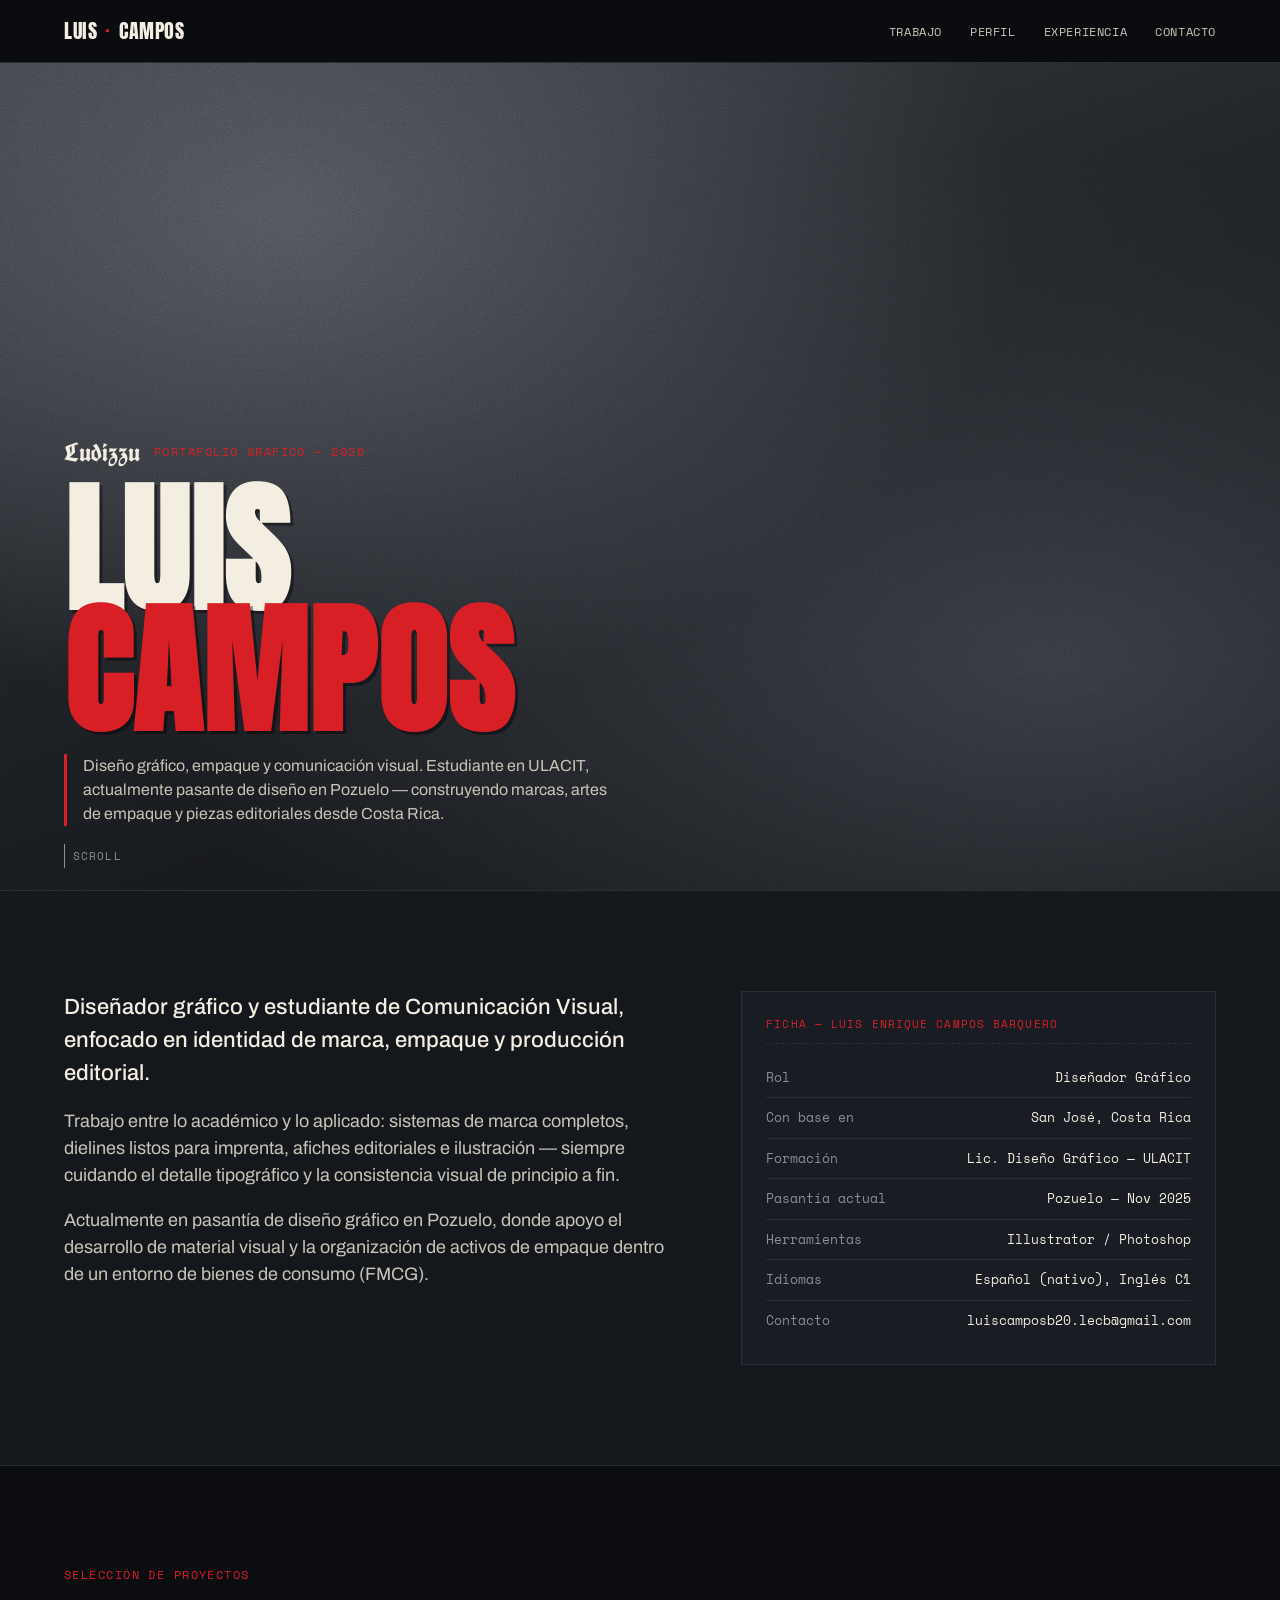
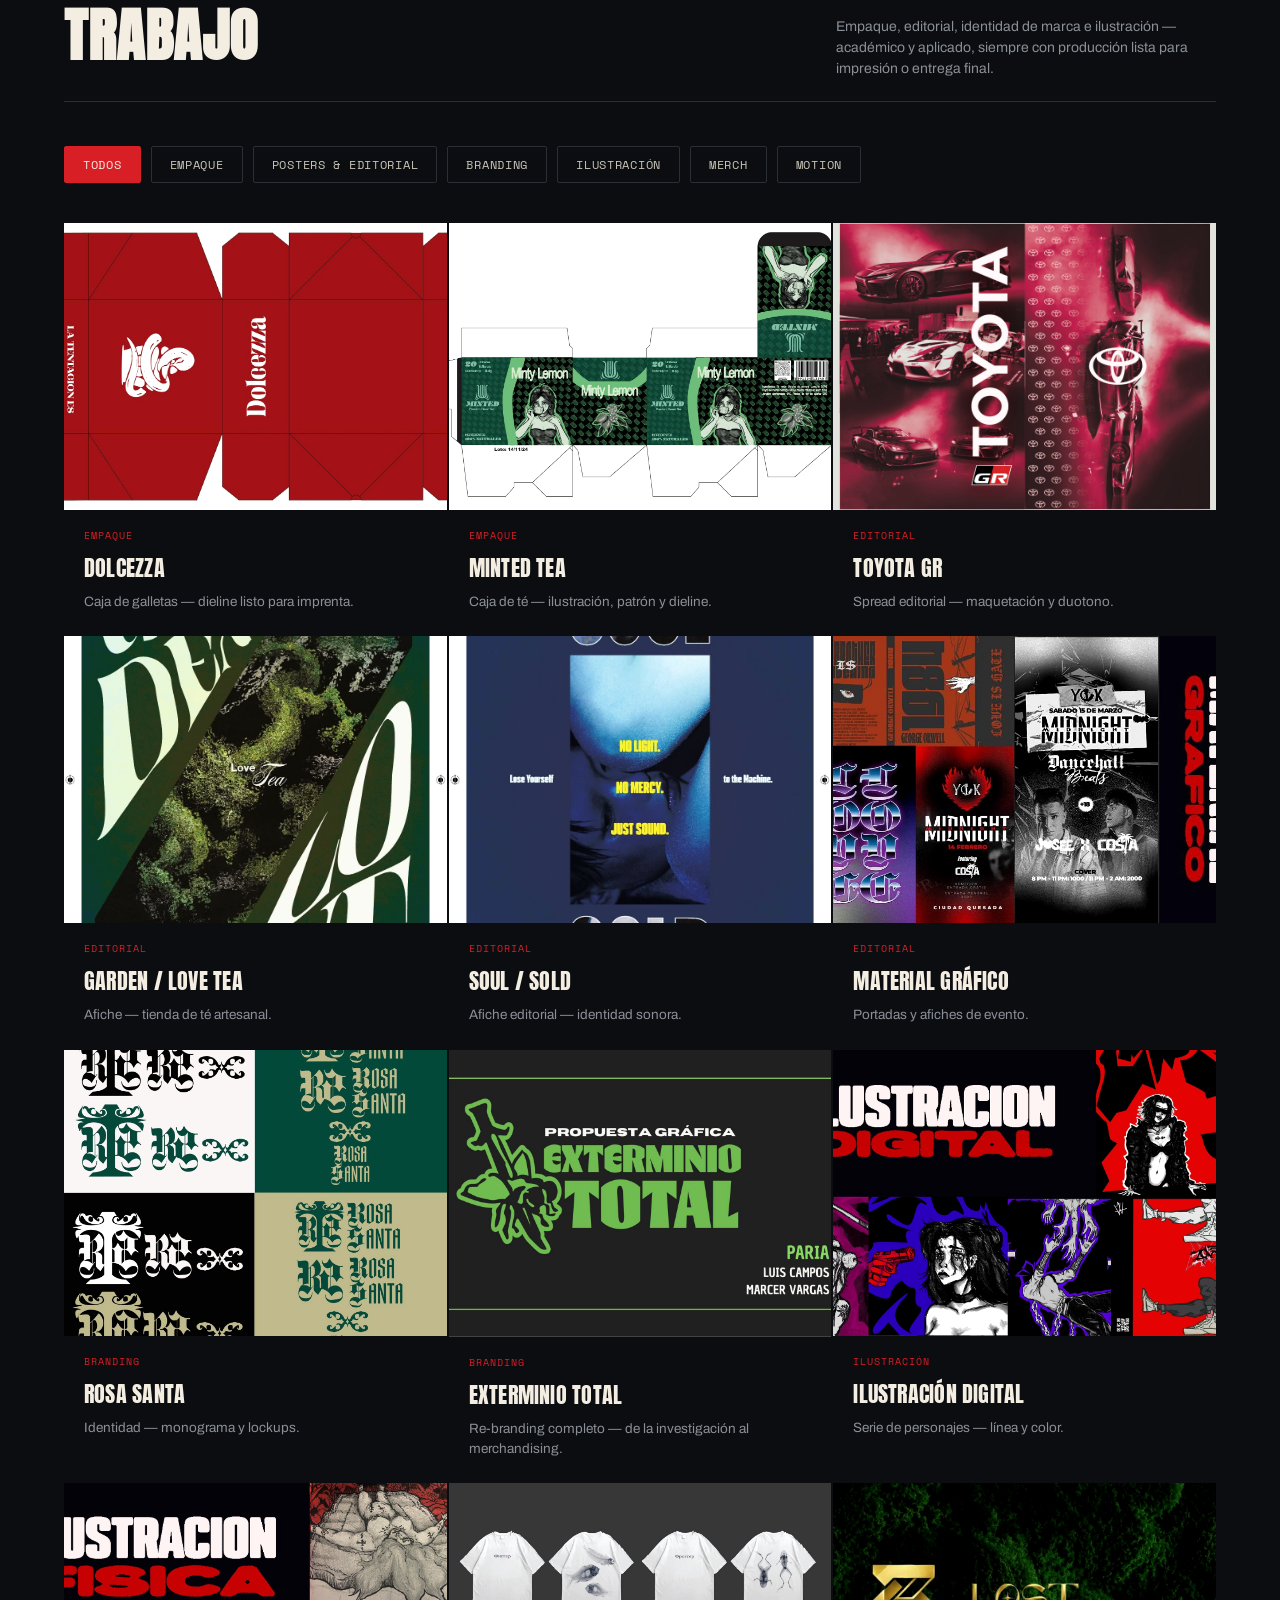
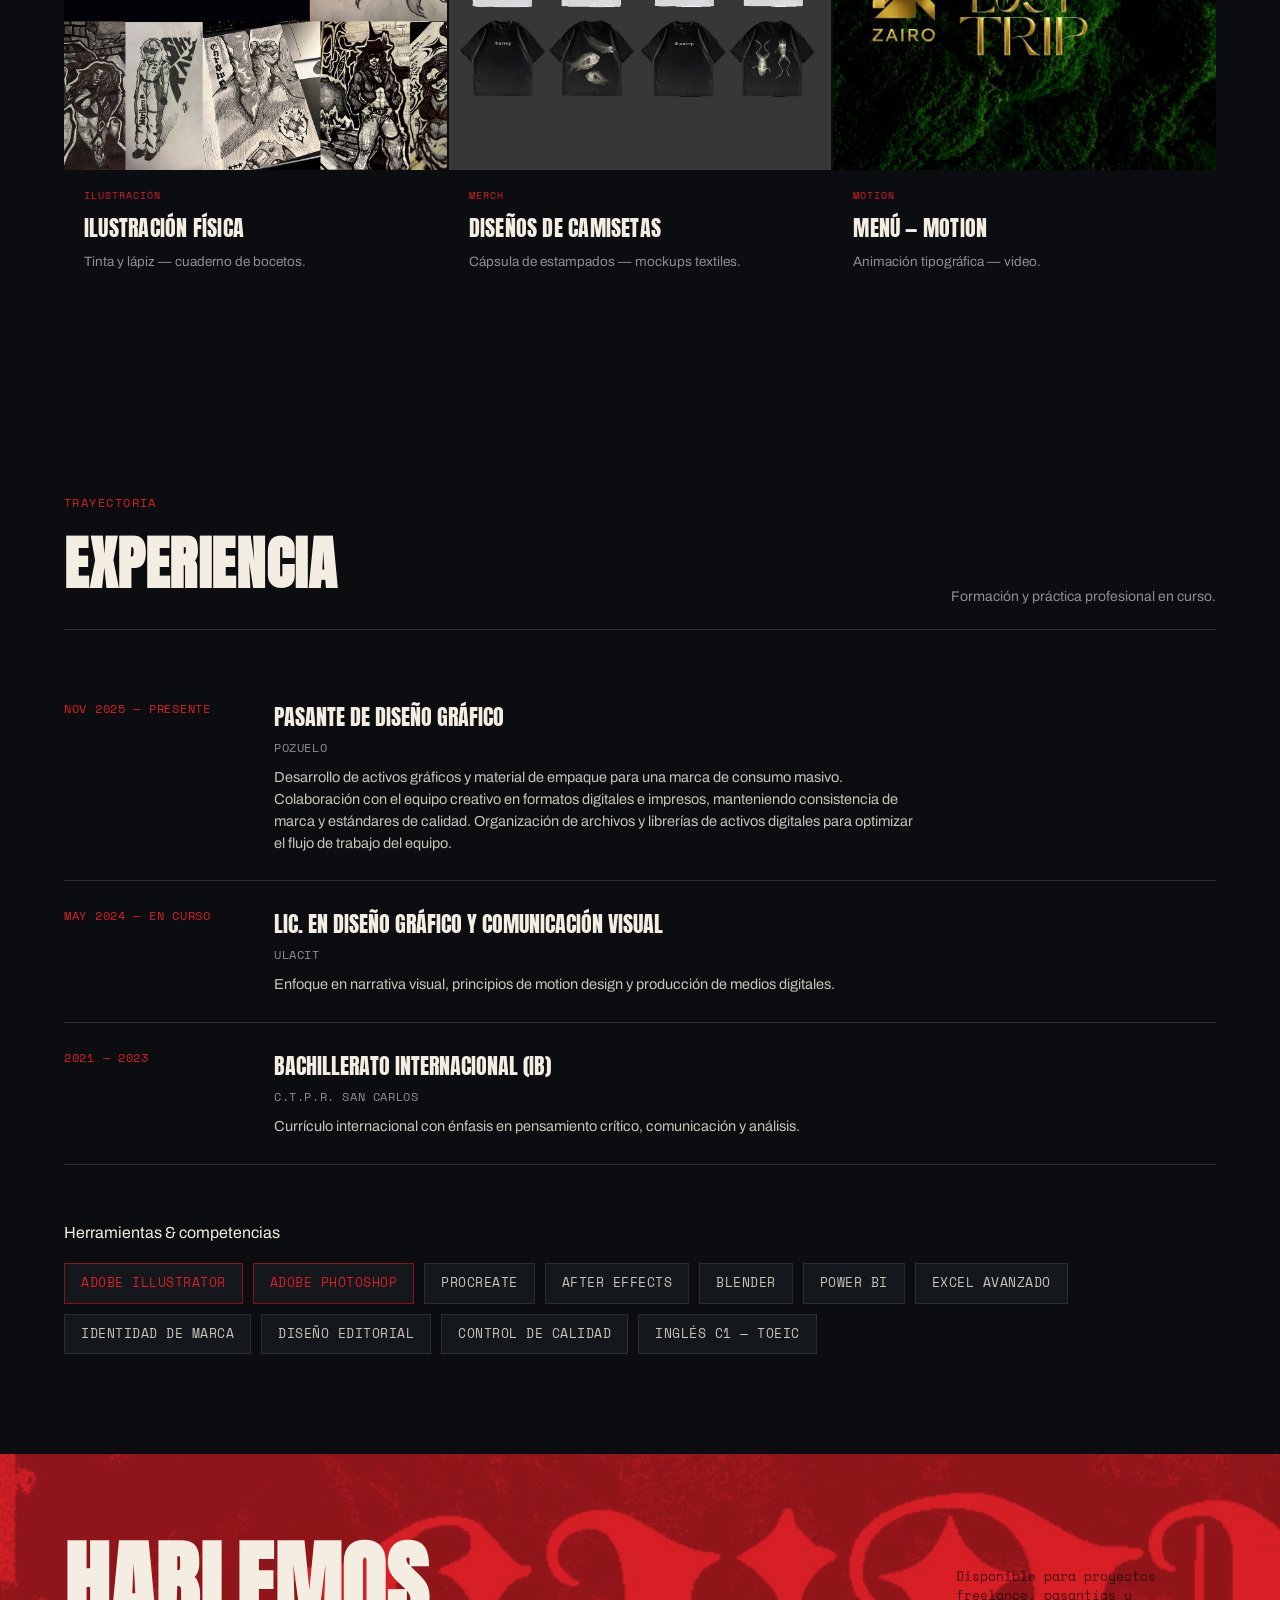
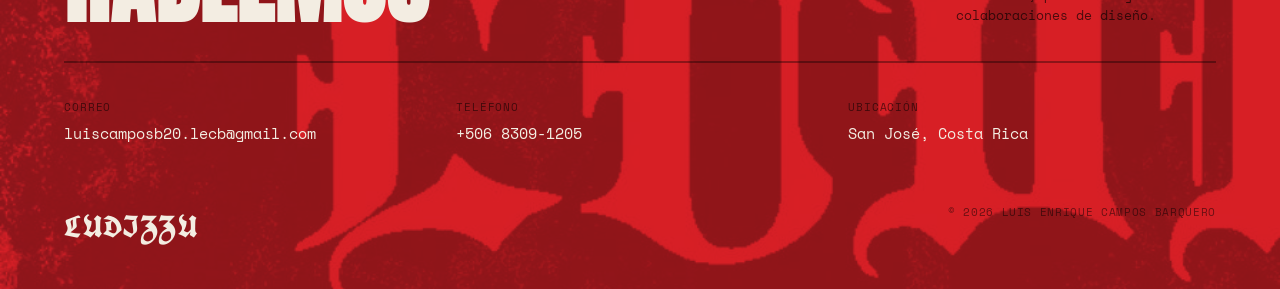
==== index.html @ 228c909e "Add files via upload" ====
<!DOCTYPE html>
<html lang="es">
<head>
<meta charset="UTF-8">
<meta name="viewport" content="width=device-width, initial-scale=1.0">
<title>Luis Campos — Portafolio Gráfico</title>
<meta name="description" content="Portafolio de diseño gráfico y comunicación visual de Luis Enrique Campos Barquero.">
<link rel="preconnect" href="https://fonts.googleapis.com">
<link rel="preconnect" href="https://fonts.gstatic.com" crossorigin>
<link href="https://fonts.googleapis.com/css2?family=Anton&family=Archivo:ital,wght@0,400;0,500;0,600;0,700;1,400&family=Space+Mono:wght@400;700&family=UnifrakturCook:wght@700&display=swap" rel="stylesheet">
<style>
  :root{
    --bg:#0b0d10;
    --bg-panel:#14171c;
    --bg-panel-2:#191c22;
    --ink:#f3ede2;
    --ink-dim:#c9c4b8;
    --red:#d81f26;
    --red-deep:#8f1116;
    --muted:#8b8f97;
    --line:#2a2e35;
    --olive:#b7b189;
    --green:#1f6b4a;
  }
  *{box-sizing:border-box; margin:0; padding:0;}
  html{scroll-behavior:smooth;}
  body{
    background:var(--bg);
    color:var(--ink);
    font-family:'Archivo', sans-serif;
    line-height:1.5;
    overflow-x:hidden;
  }
  ::selection{ background:var(--red); color:var(--ink); }

  .display{ font-family:'Anton', sans-serif; text-transform:uppercase; letter-spacing:0.01em; }
  .gothic{ font-family:'UnifrakturCook', serif; font-weight:700; }
  .mono{ font-family:'Space Mono', monospace; }

  a{ color:inherit; }

  img{ display:block; max-width:100%; }

  .noise{
    position:fixed; inset:0; pointer-events:none; z-index:2;
    opacity:0.05; mix-blend-mode:overlay;
    background-image:url("data:image/svg+xml,%3Csvg xmlns='http://www.w3.org/2000/svg' width='120' height='120'%3E%3Cfilter id='n'%3E%3CfeTurbulence type='fractalNoise' baseFrequency='0.9' numOctaves='2' stitchTiles='stitch'/%3E%3C/filter%3E%3Crect width='100%25' height='100%25' filter='url(%23n)'/%3E%3C/svg%3E");
  }

  /* ---------- NAV ---------- */
  header{
    position:sticky; top:0; z-index:50;
    display:flex; align-items:center; justify-content:space-between;
    padding:16px 5vw;
    background:rgba(11,13,16,0.88);
    backdrop-filter:blur(6px);
    border-bottom:1px solid var(--line);
  }
  .brandmark{
    display:flex; align-items:baseline; gap:8px;
    font-family:'Anton', sans-serif; font-size:20px; letter-spacing:0.03em;
  }
  .brandmark span{ color:var(--red); }
  nav ul{
    list-style:none; display:flex; gap:28px;
  }
  nav a{
    text-decoration:none; font-family:'Space Mono', monospace; font-size:12px;
    letter-spacing:0.05em; text-transform:uppercase; color:var(--ink-dim);
    position:relative; padding-bottom:4px;
    transition:color .2s ease;
  }
  nav a:hover{ color:var(--ink); }
  nav a::after{
    content:''; position:absolute; left:0; bottom:0; width:0; height:2px;
    background:var(--red); transition:width .25s ease;
  }
  nav a:hover::after{ width:100%; }
  .nav-toggle{ display:none; }

  /* ---------- HERO ---------- */
  .hero{
    position:relative;
    min-height:92vh;
    display:flex; align-items:flex-end;
    overflow:hidden;
    border-bottom:1px solid var(--line);
  }
  .hero::before{
    content:'';
    position:absolute; inset:0;
    background:
      radial-gradient(ellipse at 22% 18%, #4d5057 0%, transparent 52%),
      radial-gradient(ellipse at 82% 72%, #34373d 0%, transparent 60%),
      linear-gradient(160deg, #34373c 0%, #1b1d21 48%, #0b0d10 100%);
  }
  .hero::after{
    content:'';
    position:absolute; inset:0;
    opacity:0.5; mix-blend-mode:overlay;
    background-image:url("data:image/svg+xml,%3Csvg xmlns='http://www.w3.org/2000/svg' width='180' height='180'%3E%3Cfilter id='g'%3E%3CfeTurbulence type='fractalNoise' baseFrequency='0.85' numOctaves='3' stitchTiles='stitch'/%3E%3CfeColorMatrix type='saturate' values='0'/%3E%3C/filter%3E%3Crect width='100%25' height='100%25' filter='url(%23g)'/%3E%3C/svg%3E");
  }
  .hero-content{
    position:relative; z-index:2;
    padding:0 5vw 64px;
    width:100%;
  }
  .eyebrow-row{
    display:flex; align-items:center; gap:14px; margin-bottom:18px;
  }
  .eyebrow-row .gothic{ font-size:26px; color:var(--ink); }
  .eyebrow-row .mono{ font-size:12px; color:var(--red); letter-spacing:0.12em; text-transform:uppercase; }
  .hero h1{
    font-size:clamp(52px, 11vw, 148px);
    line-height:0.86;
    color:var(--ink);
    text-shadow: 3px 3px 0 rgba(0,0,0,0.4);
  }
  .hero h1 .accent{ color:var(--red); display:block; }
  .hero-sub{
    max-width:560px; margin-top:22px;
    font-size:16px; color:var(--ink-dim);
    border-left:3px solid var(--red); padding-left:16px;
  }
  .scroll-cue{
    position:absolute; bottom:22px; left:5vw; z-index:2;
    font-family:'Space Mono', monospace; font-size:11px; color:var(--muted);
    letter-spacing:0.1em; text-transform:uppercase;
    display:flex; align-items:center; gap:8px;
  }
  .scroll-cue .bar{ width:1px; height:24px; background:var(--muted); animation:pulse 1.8s infinite ease-in-out; }
  @keyframes pulse{ 0%,100%{opacity:.2} 50%{opacity:1} }

  /* ---------- SECTION SHELL ---------- */
  section{ padding:100px 5vw; position:relative; }
  .section-head{
    display:flex; justify-content:space-between; align-items:flex-end;
    gap:24px; margin-bottom:44px; flex-wrap:wrap;
    border-bottom:1px solid var(--line); padding-bottom:22px;
  }
  .section-head .tag{
    font-family:'Space Mono', monospace; font-size:12px; color:var(--red);
    text-transform:uppercase; letter-spacing:0.12em; margin-bottom:8px; display:block;
  }
  .section-head h2{ font-size:clamp(32px,5vw,58px); }
  .section-head p{ max-width:380px; color:var(--muted); font-size:14px; }

  /* ---------- ABOUT / SPEC STRIP ---------- */
  .about{ background:var(--bg-panel); border-bottom:1px solid var(--line); }
  .about-grid{
    display:grid; grid-template-columns:1.3fr 1fr; gap:60px;
  }
  .about-text p{ font-size:18px; color:var(--ink-dim); margin-bottom:18px; max-width:640px; }
  .about-text p:first-child{ font-size:22px; color:var(--ink); font-weight:500; }
  .spec-sheet{
    border:1px solid var(--line); padding:24px;
    background:var(--bg-panel-2);
  }
  .spec-sheet .label{
    font-family:'Space Mono', monospace; font-size:11px; color:var(--red);
    text-transform:uppercase; letter-spacing:0.1em; margin-bottom:14px;
    border-bottom:1px dashed var(--line); padding-bottom:10px;
  }
  .spec-row{
    display:flex; justify-content:space-between; gap:12px;
    padding:10px 0; border-bottom:1px solid var(--line);
    font-family:'Space Mono', monospace; font-size:13px;
  }
  .spec-row:last-child{ border-bottom:none; }
  .spec-row span:first-child{ color:var(--muted); }
  .spec-row span:last-child{ color:var(--ink); text-align:right; }

  /* ---------- FILTER ---------- */
  .filters{
    display:flex; flex-wrap:wrap; gap:10px; margin-bottom:40px;
  }
  .filter-btn{
    font-family:'Space Mono', monospace; font-size:12px; text-transform:uppercase;
    letter-spacing:0.06em; padding:9px 18px; border:1px solid var(--line);
    background:transparent; color:var(--ink-dim); cursor:pointer;
    transition:all .2s ease; border-radius:2px;
  }
  .filter-btn:hover{ border-color:var(--red); color:var(--ink); }
  .filter-btn.active{ background:var(--red); border-color:var(--red); color:var(--ink); }

  /* ---------- GRID ---------- */
  .grid{
    display:grid; grid-template-columns:repeat(3, 1fr); gap:2px;
    background:var(--bg);
  }
  @media (min-width:901px){
    .grid.few-3 { grid-template-columns:repeat(3, 1fr); }
    .grid.few-2 { grid-template-columns:repeat(2, 1fr); max-width:calc(2/3 * 100%); }
    .grid.few-1 { grid-template-columns:1fr; max-width:calc(1/3 * 100%); }
  }
  .card{
    background:var(--bg); cursor:pointer; position:relative; overflow:hidden;
    transition:transform 0.25s;
  }
  .card-img{
    position:relative; overflow:hidden; aspect-ratio:4/3; background:#000;
  }
  .card-img img{
    width:100%; height:100%; object-fit:cover;
    transition:transform .5s ease, filter .5s ease;
    filter:grayscale(0.15) contrast(1.05);
  }
  .card:hover .card-img img{ transform:scale(1.06); filter:grayscale(0) contrast(1.1); }
  .card-body{ padding:18px 20px 22px; }
  .card-cat{
    font-family:'Space Mono', monospace; font-size:10px; color:var(--red);
    text-transform:uppercase; letter-spacing:0.1em; margin-bottom:8px; display:block;
  }
  .card-title{ font-family:'Anton', sans-serif; font-size:22px; text-transform:uppercase; margin-bottom:8px; letter-spacing:0.01em;}
  .card-desc{ font-size:13.5px; color:var(--muted); line-height:1.5; }
  .card-view{
    position:absolute; top:14px; right:14px; z-index:2;
    font-family:'Space Mono', monospace; font-size:10px; color:var(--ink);
    background:rgba(0,0,0,0.55); border:1px solid rgba(255,255,255,0.2);
    padding:5px 10px; text-transform:uppercase; letter-spacing:0.08em;
    opacity:0; transition:opacity .25s ease;
  }
  .card:hover .card-view{ opacity:1; }
  .card.hide{ display:none; }

  /* ---------- EXPERIENCE ---------- */
  .exp-item{
    display:grid; grid-template-columns:180px 1fr; gap:30px;
    padding:26px 0; border-bottom:1px solid var(--line);
  }
  .exp-item:first-child{ border-top:1px solid var(--line); }
  .exp-date{ font-family:'Space Mono', monospace; font-size:12px; color:var(--red); text-transform:uppercase; letter-spacing:0.06em; }
  .exp-role{ font-family:'Anton', sans-serif; font-size:22px; text-transform:uppercase; margin-bottom:6px; }
  .exp-org{ font-family:'Space Mono', monospace; font-size:12px; color:var(--muted); margin-bottom:10px; text-transform:uppercase; letter-spacing:0.05em;}
  .exp-desc{ color:var(--ink-dim); font-size:14.5px; max-width:640px; }

  /* ---------- SKILLS ---------- */
  .skills-wrap{ display:flex; flex-wrap:wrap; gap:10px; }
  .chip{
    font-family:'Space Mono', monospace; font-size:12.5px; text-transform:uppercase;
    letter-spacing:0.04em; padding:10px 16px; border:1px solid var(--line);
    color:var(--ink-dim); background:var(--bg-panel);
  }
  .chip.red{ border-color:var(--red-deep); color:var(--red); }

  /* ---------- FOOTER ---------- */
  footer{
    background:var(--red);
    color:#1a0505;
    padding:90px 5vw 40px;
    position:relative; overflow:hidden;
  }
  footer::before{
    content:'';
    position:absolute; inset:0;
    background-image:url('assets/grunge_texture.jpg');
    background-size:cover; background-position:center;
    mix-blend-mode:multiply; opacity:0.35;
  }
  .footer-inner{ position:relative; z-index:1; }
  .footer-head{
    display:flex; justify-content:space-between; align-items:flex-end; flex-wrap:wrap;
    gap:20px; border-bottom:2px solid rgba(0,0,0,0.35); padding-bottom:36px; margin-bottom:36px;
  }
  footer h2{
    font-size:clamp(40px, 8vw, 90px); color:var(--ink);
    line-height:0.9;
  }
  .footer-cta{
    font-family:'Space Mono', monospace; font-size:13px; color:rgba(0,0,0,0.65);
    max-width:260px;
  }
  .footer-contact{
    display:grid; grid-template-columns:repeat(3,1fr); gap:24px;
    font-family:'Space Mono', monospace; font-size:13px;
  }
  .footer-contact .label{ display:block; color:rgba(0,0,0,0.55); margin-bottom:6px; text-transform:uppercase; font-size:11px; letter-spacing:0.08em;}
  .footer-contact a{ color:var(--ink); text-decoration:none; font-size:15px; }
  .footer-bottom{
    margin-top:60px; display:flex; justify-content:space-between; flex-wrap:wrap; gap:12px;
    font-family:'Space Mono', monospace; font-size:11px; color:rgba(0,0,0,0.5);
    text-transform:uppercase; letter-spacing:0.06em;
  }
  .footer-signature{ font-family:'UnifrakturCook', serif; font-size:30px; color:var(--ink); }

  /* ---------- LIGHTBOX ---------- */
  .lightbox{
    position:fixed; inset:0; z-index:100; background:rgba(6,7,9,0.94);
    display:flex; align-items:center; justify-content:center;
    opacity:0; pointer-events:none; transition:opacity .25s ease;
    padding:5vw;
  }
  .lightbox.open{ opacity:1; pointer-events:all; }
  .lightbox-inner{ max-width:1000px; width:100%; max-height:88vh; display:flex; flex-direction:column; }
  .lightbox-media{ position:relative; display:flex; align-items:center; justify-content:center; }
  .lightbox img{ width:100%; border:1px solid var(--line); max-height:70vh; object-fit:contain; background:#000; }
  .lightbox video{ width:100%; max-height:70vh; border:1px solid var(--line); background:#000; }
  .lightbox-nav{
    position:absolute; top:50%; transform:translateY(-50%);
    background:rgba(0,0,0,0.55); border:1px solid rgba(255,255,255,0.2); color:var(--ink);
    font-size:26px; width:44px; height:44px; cursor:pointer; z-index:3;
    display:flex; align-items:center; justify-content:center; line-height:1;
    transition:background .2s ease;
  }
  .lightbox-nav:hover{ background:var(--red); border-color:var(--red); }
  .lightbox-nav.prev{ left:10px; }
  .lightbox-nav.next{ right:10px; }
  .lightbox-nav.hidden{ display:none; }
  .lightbox-cap{ margin-top:18px; display:flex; justify-content:space-between; gap:20px; flex-wrap:wrap; align-items:flex-start;}
  .lightbox-cap h3{ font-family:'Anton', sans-serif; font-size:26px; text-transform:uppercase; }
  .lightbox-cap p{ color:var(--muted); font-size:13.5px; max-width:480px; }
  .lightbox-count{ font-size:12px; color:var(--muted); white-space:nowrap; }
  .lightbox-close{
    position:absolute; top:24px; right:5vw;
    font-family:'Space Mono', monospace; font-size:12px; color:var(--ink);
    border:1px solid var(--line); background:transparent; padding:10px 16px;
    cursor:pointer; text-transform:uppercase; letter-spacing:0.08em;
  }
  .lightbox-close:hover{ border-color:var(--red); color:var(--red); }

  /* ---------- RESPONSIVE ---------- */
  @media (max-width:900px){
    .about-grid{ grid-template-columns:1fr; }
    .grid{ grid-template-columns:repeat(2,1fr); }
    .exp-item{ grid-template-columns:1fr; gap:8px; }
    .footer-contact{ grid-template-columns:1fr; }
  }
  @media (max-width:640px){
    header{ padding:14px 6vw; flex-wrap:wrap; gap:10px; }
    nav ul{ gap:14px; width:100%; justify-content:flex-start; flex-wrap:wrap; }
    nav a{ font-size:10.5px; }
    .grid{ grid-template-columns:1fr; }
    .hero-figure{ opacity:0.5; }
    section{ padding:70px 6vw; }
  }
</style>
</head>
<body>

<div class="noise"></div>

<header>
  <div class="brandmark">LUIS<span>·</span>CAMPOS</div>
  <nav>
    <ul>
      <li><a href="#trabajo">Trabajo</a></li>
      <li><a href="#sobre-mi">Perfil</a></li>
      <li><a href="#experiencia">Experiencia</a></li>
      <li><a href="#contacto">Contacto</a></li>
    </ul>
  </nav>
</header>

<!-- HERO -->
<section class="hero" style="padding:0;">
  <div class="hero-content">
    <div class="eyebrow-row">
      <span class="gothic">Ludizzu</span>
      <span class="mono">Portafolio gráfico — 2026</span>
    </div>
    <h1 class="display">LUIS<span class="accent">CAMPOS</span></h1>
    <p class="hero-sub">Diseño gráfico, empaque y comunicación visual. Estudiante en ULACIT, actualmente pasante de diseño en Pozuelo — construyendo marcas, artes de empaque y piezas editoriales desde Costa Rica.</p>
  </div>
  <div class="scroll-cue"><span class="bar"></span> Scroll</div>
</section>

<!-- ABOUT -->
<section class="about" id="sobre-mi">
  <div class="about-grid">
    <div class="about-text">
      <p>Diseñador gráfico y estudiante de Comunicación Visual, enfocado en identidad de marca, empaque y producción editorial.</p>
      <p>Trabajo entre lo académico y lo aplicado: sistemas de marca completos, dielines listos para imprenta, afiches editoriales e ilustración — siempre cuidando el detalle tipográfico y la consistencia visual de principio a fin.</p>
      <p>Actualmente en pasantía de diseño gráfico en Pozuelo, donde apoyo el desarrollo de material visual y la organización de activos de empaque dentro de un entorno de bienes de consumo (FMCG).</p>
    </div>
    <div class="spec-sheet">
      <div class="label">Ficha — Luis Enrique Campos Barquero</div>
      <div class="spec-row"><span>Rol</span><span>Diseñador Gráfico</span></div>
      <div class="spec-row"><span>Con base en</span><span>San José, Costa Rica</span></div>
      <div class="spec-row"><span>Formación</span><span>Lic. Diseño Gráfico — ULACIT</span></div>
      <div class="spec-row"><span>Pasantía actual</span><span>Pozuelo — Nov 2025</span></div>
      <div class="spec-row"><span>Herramientas</span><span>Illustrator / Photoshop</span></div>
      <div class="spec-row"><span>Idiomas</span><span>Español (nativo), Inglés C1</span></div>
      <div class="spec-row"><span>Contacto</span><span>luiscamposb20.lecb@gmail.com</span></div>
    </div>
  </div>
</section>

<!-- WORK -->
<section id="trabajo">
  <div class="section-head">
    <div>
      <span class="tag">Selección de proyectos</span>
      <h2 class="display">Trabajo</h2>
    </div>
    <p>Empaque, editorial, identidad de marca e ilustración — académico y aplicado, siempre con producción lista para impresión o entrega final.</p>
  </div>

  <div class="filters" id="filters">
    <button class="filter-btn active" data-filter="all">Todos</button>
    <button class="filter-btn" data-filter="empaque">Empaque</button>
    <button class="filter-btn" data-filter="editorial">Posters &amp; Editorial</button>
    <button class="filter-btn" data-filter="branding">Branding</button>
    <button class="filter-btn" data-filter="ilustracion">Ilustración</button>
    <button class="filter-btn" data-filter="merch">Merch</button>
    <button class="filter-btn" data-filter="motion">Motion</button>
  </div>

  <div class="grid" id="grid">

    <div class="card" data-cat="empaque" data-img="assets/cookiebox-1.jpg"
      data-title="Dolcezza" data-desc="Dieline de empaque para caja de galletas estilo Crumbl. Tipografía serif editorial en blanco sobre rojo saturado, con justificación de diseño estructurada en 10 pasos.">
      <div class="card-img"><img src="assets/cookiebox-1.jpg" alt="Empaque Dolcezza"></div>
      <div class="card-view">Ver proyecto</div>
      <div class="card-body">
        <span class="card-cat">Empaque</span>
        <div class="card-title">Dolcezza</div>
        <p class="card-desc">Caja de galletas — dieline listo para imprenta.</p>
      </div>
    </div>

    <div class="card" data-cat="empaque" data-img="assets/tea-1.jpg"
      data-title="Minted — Minty Lemon" data-desc="Sistema de empaque para té verde premium. Ilustración de personaje, patrón geométrico repetitivo y dieline funcional con información nutricional e ingredientes.">
      <div class="card-img"><img src="assets/tea-1.jpg" alt="Empaque Minted Tea"></div>
      <div class="card-view">Ver proyecto</div>
      <div class="card-body">
        <span class="card-cat">Empaque</span>
        <div class="card-title">Minted Tea</div>
        <p class="card-desc">Caja de té — ilustración, patrón y dieline.</p>
      </div>
    </div>

    <div class="card" data-cat="editorial" data-img="assets/toyota_spread.jpg"
      data-title="Toyota GR — Spread Editorial" data-desc="Ejercicio de maquetación editorial a partir de material de archivo. Tratamiento tipográfico a gran escala, duotono y grid asimétrico sobre doble página.">
      <div class="card-img"><img src="assets/toyota_spread.jpg" alt="Spread editorial Toyota GR"></div>
      <div class="card-view">Ver proyecto</div>
      <div class="card-body">
        <span class="card-cat">Editorial</span>
        <div class="card-title">Toyota GR</div>
        <p class="card-desc">Spread editorial — maquetación y duotono.</p>
      </div>
    </div>

    <div class="card" data-cat="editorial" data-img="assets/afiche1-1.jpg"
      data-title="Garden — Love Tea" data-desc="Afiche promocional para tienda de té artesanal. Tipografía itálica a gran escala combinada con textura orgánica y paleta verde botella sobre negro.">
      <div class="card-img"><img src="assets/afiche1-1.jpg" alt="Afiche Garden Love Tea"></div>
      <div class="card-view">Ver proyecto</div>
      <div class="card-body">
        <span class="card-cat">Editorial</span>
        <div class="card-title">Garden / Love Tea</div>
        <p class="card-desc">Afiche — tienda de té artesanal.</p>
      </div>
    </div>

    <div class="card" data-cat="editorial" data-img="assets/afiche2-1.jpg"
      data-title="Soul / Sold" data-desc="Afiche editorial de identidad sonora. Tipografía impactada en alto contraste, fotografía en tono azul frío y ornamentos barrocos como contrapunto decorativo.">
      <div class="card-img"><img src="assets/afiche2-1.jpg" alt="Afiche Soul Sold"></div>
      <div class="card-view">Ver proyecto</div>
      <div class="card-body">
        <span class="card-cat">Editorial</span>
        <div class="card-title">Soul / Sold</div>
        <p class="card-desc">Afiche editorial — identidad sonora.</p>
      </div>
    </div>

    <div class="card" data-cat="editorial" data-img="assets/portafolio-2.jpg"
      data-title="Material Gráfico" data-desc="Portadas editoriales (1984 de George Orwell) y afiches de evento para noches de música electrónica — lettering, jerarquía tipográfica y composición fotográfica.">
      <div class="card-img"><img src="assets/portafolio-2.jpg" alt="Material gráfico — portadas y afiches"></div>
      <div class="card-view">Ver proyecto</div>
      <div class="card-body">
        <span class="card-cat">Editorial</span>
        <div class="card-title">Material Gráfico</div>
        <p class="card-desc">Portadas y afiches de evento.</p>
      </div>
    </div>

    <div class="card" data-cat="branding" data-img="assets/logo-2.jpg"
      data-title="Rosa Santa" data-desc="Sistema de marca de inspiración gótica: monograma, isotipo y lockups de wordmark resueltos en cuatro paletas de color, con set tipográfico blackletter a medida.">
      <div class="card-img"><img src="assets/logo-2.jpg" alt="Identidad Rosa Santa"></div>
      <div class="card-view">Ver proyecto</div>
      <div class="card-body">
        <span class="card-cat">Branding</span>
        <div class="card-title">Rosa Santa</div>
        <p class="card-desc">Identidad — monograma y lockups.</p>
      </div>
    </div>

    <div class="card" data-cat="branding"
      data-images='["assets/ext01_cover.jpg","assets/ext03_problema.jpg","assets/ext04_moodboard.jpg","assets/ext05_bocetaje.jpg","assets/ext07_rebranding.jpg","assets/ext09_papeleria.jpg","assets/ext17_banner.jpg","assets/ext20_camisetas.jpg"]'
      data-title="Exterminio Total" data-desc="Propuesta de re-branding completa para un servicio de control de plagas: investigación de público, moodboard, bocetaje, sistema de logotipo, papelería, piezas para redes sociales, banners y aplicaciones textiles. Proyecto en conjunto con Marcer Vargas.">
      <div class="card-img"><img src="assets/ext01_cover.jpg" alt="Re-branding Exterminio Total"></div>
      <div class="card-view">Ver proyecto</div>
      <div class="card-body">
        <span class="card-cat">Branding</span>
        <div class="card-title">Exterminio Total</div>
        <p class="card-desc">Re-branding completo — de la investigación al merchandising.</p>
      </div>
    </div>

    <div class="card" data-cat="ilustracion" data-img="assets/ilustracion_digital.jpg"
      data-title="Ilustración Digital" data-desc="Serie de ilustración digital de estilo cómic/manga — línea marcada, paletas saturadas de dos y tres colores, y composición dinámica de personajes.">
      <div class="card-img"><img src="assets/ilustracion_digital.jpg" alt="Ilustración digital"></div>
      <div class="card-view">Ver proyecto</div>
      <div class="card-body">
        <span class="card-cat">Ilustración</span>
        <div class="card-title">Ilustración Digital</div>
        <p class="card-desc">Serie de personajes — línea y color.</p>
      </div>
    </div>

    <div class="card" data-cat="ilustracion" data-img="assets/ilustracion_fisica.jpg"
      data-title="Ilustración Física" data-desc="Trabajo de ilustración a mano en tinta y lápiz — bocetos de cuaderno, estudios de personaje y composiciones exploratorias en blanco y negro.">
      <div class="card-img"><img src="assets/ilustracion_fisica.jpg" alt="Ilustración física"></div>
      <div class="card-view">Ver proyecto</div>
      <div class="card-body">
        <span class="card-cat">Ilustración</span>
        <div class="card-title">Ilustración Física</div>
        <p class="card-desc">Tinta y lápiz — cuaderno de bocetos.</p>
      </div>
    </div>

    <div class="card" data-cat="merch"
      data-images='["assets/camisetas_01.jpg","assets/camisetas_02.jpg","assets/camisetas_03.jpg"]'
      data-title="Diseños de Camisetas" data-desc="Cápsula de estampados para camiseta oversize — ilustración de radiografías de animales, figuras vintage y estudios botánicos, cada uno con su propio nombre y mockup en blanco y negro.">
      <div class="card-img"><img src="assets/camisetas_01.jpg" alt="Diseños de camisetas"></div>
      <div class="card-view">Ver proyecto</div>
      <div class="card-body">
        <span class="card-cat">Merch</span>
        <div class="card-title">Diseños de Camisetas</div>
        <p class="card-desc">Cápsula de estampados — mockups textiles.</p>
      </div>
    </div>

    <div class="card" data-cat="motion" data-video="assets/menu.mp4" data-poster="assets/menu_poster.jpg"
      data-title="Menú — Motion" data-desc="Pieza de motion graphics para presentación de menú. Animación tipográfica y transiciones producidas para formato de video.">
      <div class="card-img"><img src="assets/menu_poster.jpg" alt="Motion — Menú"></div>
      <div class="card-view">Ver video</div>
      <div class="card-body">
        <span class="card-cat">Motion</span>
        <div class="card-title">Menú — Motion</div>
        <p class="card-desc">Animación tipográfica — video.</p>
      </div>
    </div>

  </div>
</section>

<!-- EXPERIENCE -->
<section id="experiencia">
  <div class="section-head">
    <div>
      <span class="tag">Trayectoria</span>
      <h2 class="display">Experiencia</h2>
    </div>
    <p>Formación y práctica profesional en curso.</p>
  </div>

  <div class="exp-item">
    <div class="exp-date">Nov 2025 — Presente</div>
    <div>
      <div class="exp-role">Pasante de Diseño Gráfico</div>
      <div class="exp-org">Pozuelo</div>
      <p class="exp-desc">Desarrollo de activos gráficos y material de empaque para una marca de consumo masivo. Colaboración con el equipo creativo en formatos digitales e impresos, manteniendo consistencia de marca y estándares de calidad. Organización de archivos y librerías de activos digitales para optimizar el flujo de trabajo del equipo.</p>
    </div>
  </div>
  <div class="exp-item">
    <div class="exp-date">May 2024 — En curso</div>
    <div>
      <div class="exp-role">Lic. en Diseño Gráfico y Comunicación Visual</div>
      <div class="exp-org">ULACIT</div>
      <p class="exp-desc">Enfoque en narrativa visual, principios de motion design y producción de medios digitales.</p>
    </div>
  </div>
  <div class="exp-item">
    <div class="exp-date">2021 — 2023</div>
    <div>
      <div class="exp-role">Bachillerato Internacional (IB)</div>
      <div class="exp-org">C.T.P.R. San Carlos</div>
      <p class="exp-desc">Currículo internacional con énfasis en pensamiento crítico, comunicación y análisis.</p>
    </div>
  </div>

  <div style="margin-top:56px;">
    <span class="tag" style="display:block;margin-bottom:18px;">Herramientas &amp; competencias</span>
    <div class="skills-wrap">
      <span class="chip red">Adobe Illustrator</span>
      <span class="chip red">Adobe Photoshop</span>
      <span class="chip">Procreate</span>
      <span class="chip">After Effects</span>
      <span class="chip">Blender</span>
      <span class="chip">Power BI</span>
      <span class="chip">Excel avanzado</span>
      <span class="chip">Identidad de marca</span>
      <span class="chip">Diseño editorial</span>
      <span class="chip">Control de calidad</span>
      <span class="chip">Inglés C1 — TOEIC</span>
    </div>
  </div>
</section>

<!-- FOOTER / CONTACT -->
<footer id="contacto">
  <div class="footer-inner">
    <div class="footer-head">
      <h2 class="display">Hablemos</h2>
      <p class="footer-cta">Disponible para proyectos freelance, pasantías y colaboraciones de diseño.</p>
    </div>
    <div class="footer-contact">
      <div>
        <span class="label">Correo</span>
        <a href="mailto:luiscamposb20.lecb@gmail.com">luiscamposb20.lecb@gmail.com</a>
      </div>
      <div>
        <span class="label">Teléfono</span>
        <a href="tel:+50683091205">+506 8309-1205</a>
      </div>
      <div>
        <span class="label">Ubicación</span>
        <a href="#">San José, Costa Rica</a>
      </div>
    </div>
    <div class="footer-bottom">
      <span class="footer-signature gothic">Ludizzu</span>
      <span>© 2026 Luis Enrique Campos Barquero</span>
    </div>
  </div>
</footer>

<!-- LIGHTBOX -->
<div class="lightbox" id="lightbox">
  <button class="lightbox-close" id="lightboxClose">Cerrar ✕</button>
  <div class="lightbox-inner">
    <div class="lightbox-media">
      <button class="lightbox-nav prev" id="lightboxPrev">‹</button>
      <img id="lightboxImg" src="" alt="">
      <video id="lightboxVideo" controls playsinline style="display:none;"></video>
      <button class="lightbox-nav next" id="lightboxNext">›</button>
    </div>
    <div class="lightbox-cap">
      <div>
        <h3 id="lightboxTitle"></h3>
        <p id="lightboxDesc"></p>
      </div>
      <span class="lightbox-count mono" id="lightboxCount"></span>
    </div>
  </div>
</div>

<script>
  // Filtering
  const filterBtns = document.querySelectorAll('.filter-btn');
  const cards = document.querySelectorAll('.card');
  const grid = document.getElementById('grid');
  function applyGridWidth(){
    const visible = Array.from(cards).filter(c=>!c.classList.contains('hide')).length;
    grid.classList.remove('few-1','few-2','few-3');
    if(visible === 1) grid.classList.add('few-1');
    else if(visible === 2) grid.classList.add('few-2');
    else grid.classList.add('few-3');
  }
  filterBtns.forEach(btn=>{
    btn.addEventListener('click', ()=>{
      filterBtns.forEach(b=>b.classList.remove('active'));
      btn.classList.add('active');
      const f = btn.dataset.filter;
      cards.forEach(c=>{
        if(f === 'all' || c.dataset.cat === f){ c.classList.remove('hide'); }
        else{ c.classList.add('hide'); }
      });
      applyGridWidth();
    });
  });
  applyGridWidth();

  // Lightbox
  const lightbox = document.getElementById('lightbox');
  const lightboxImg = document.getElementById('lightboxImg');
  const lightboxVideo = document.getElementById('lightboxVideo');
  const lightboxTitle = document.getElementById('lightboxTitle');
  const lightboxDesc = document.getElementById('lightboxDesc');
  const lightboxCount = document.getElementById('lightboxCount');
  const lightboxClose = document.getElementById('lightboxClose');
  const lightboxPrev = document.getElementById('lightboxPrev');
  const lightboxNext = document.getElementById('lightboxNext');

  let currentImages = [];
  let currentIndex = 0;
  let isVideo = false;

  function stopVideo(){
    lightboxVideo.pause();
    lightboxVideo.removeAttribute('src');
    lightboxVideo.load();
  }

  function renderSlide(){
    if(isVideo){
      lightboxImg.style.display = 'none';
      lightboxVideo.style.display = 'block';
      lightboxVideo.src = currentImages[0];
      lightboxNav(false);
      lightboxCount.textContent = '';
    } else {
      lightboxVideo.style.display = 'none';
      lightboxImg.style.display = 'block';
      lightboxImg.src = currentImages[currentIndex];
      lightboxNav(currentImages.length > 1);
      lightboxCount.textContent = currentImages.length > 1 ? (currentIndex+1) + ' / ' + currentImages.length : '';
    }
  }
  function lightboxNav(show){
    lightboxPrev.classList.toggle('hidden', !show);
    lightboxNext.classList.toggle('hidden', !show);
  }

  cards.forEach(c=>{
    c.addEventListener('click', ()=>{
      stopVideo();
      lightboxTitle.textContent = c.dataset.title;
      lightboxDesc.textContent = c.dataset.desc;
      if(c.dataset.video){
        isVideo = true;
        currentImages = [c.dataset.video];
        currentIndex = 0;
      } else if(c.dataset.images){
        isVideo = false;
        currentImages = JSON.parse(c.dataset.images);
        currentIndex = 0;
      } else {
        isVideo = false;
        currentImages = [c.dataset.img];
        currentIndex = 0;
      }
      renderSlide();
      lightbox.classList.add('open');
    });
  });

  lightboxPrev.addEventListener('click', (e)=>{
    e.stopPropagation();
    currentIndex = (currentIndex - 1 + currentImages.length) % currentImages.length;
    renderSlide();
  });
  lightboxNext.addEventListener('click', (e)=>{
    e.stopPropagation();
    currentIndex = (currentIndex + 1) % currentImages.length;
    renderSlide();
  });

  function closeLightbox(){
    stopVideo();
    lightbox.classList.remove('open');
  }
  lightboxClose.addEventListener('click', closeLightbox);
  lightbox.addEventListener('click', (e)=>{ if(e.target === lightbox) closeLightbox(); });
  document.addEventListener('keydown', (e)=>{
    if(!lightbox.classList.contains('open')) return;
    if(e.key === 'Escape') closeLightbox();
    if(e.key === 'ArrowRight' && !isVideo && currentImages.length>1){ currentIndex=(currentIndex+1)%currentImages.length; renderSlide(); }
    if(e.key === 'ArrowLeft' && !isVideo && currentImages.length>1){ currentIndex=(currentIndex-1+currentImages.length)%currentImages.length; renderSlide(); }
  });
</script>

</body>
</html>
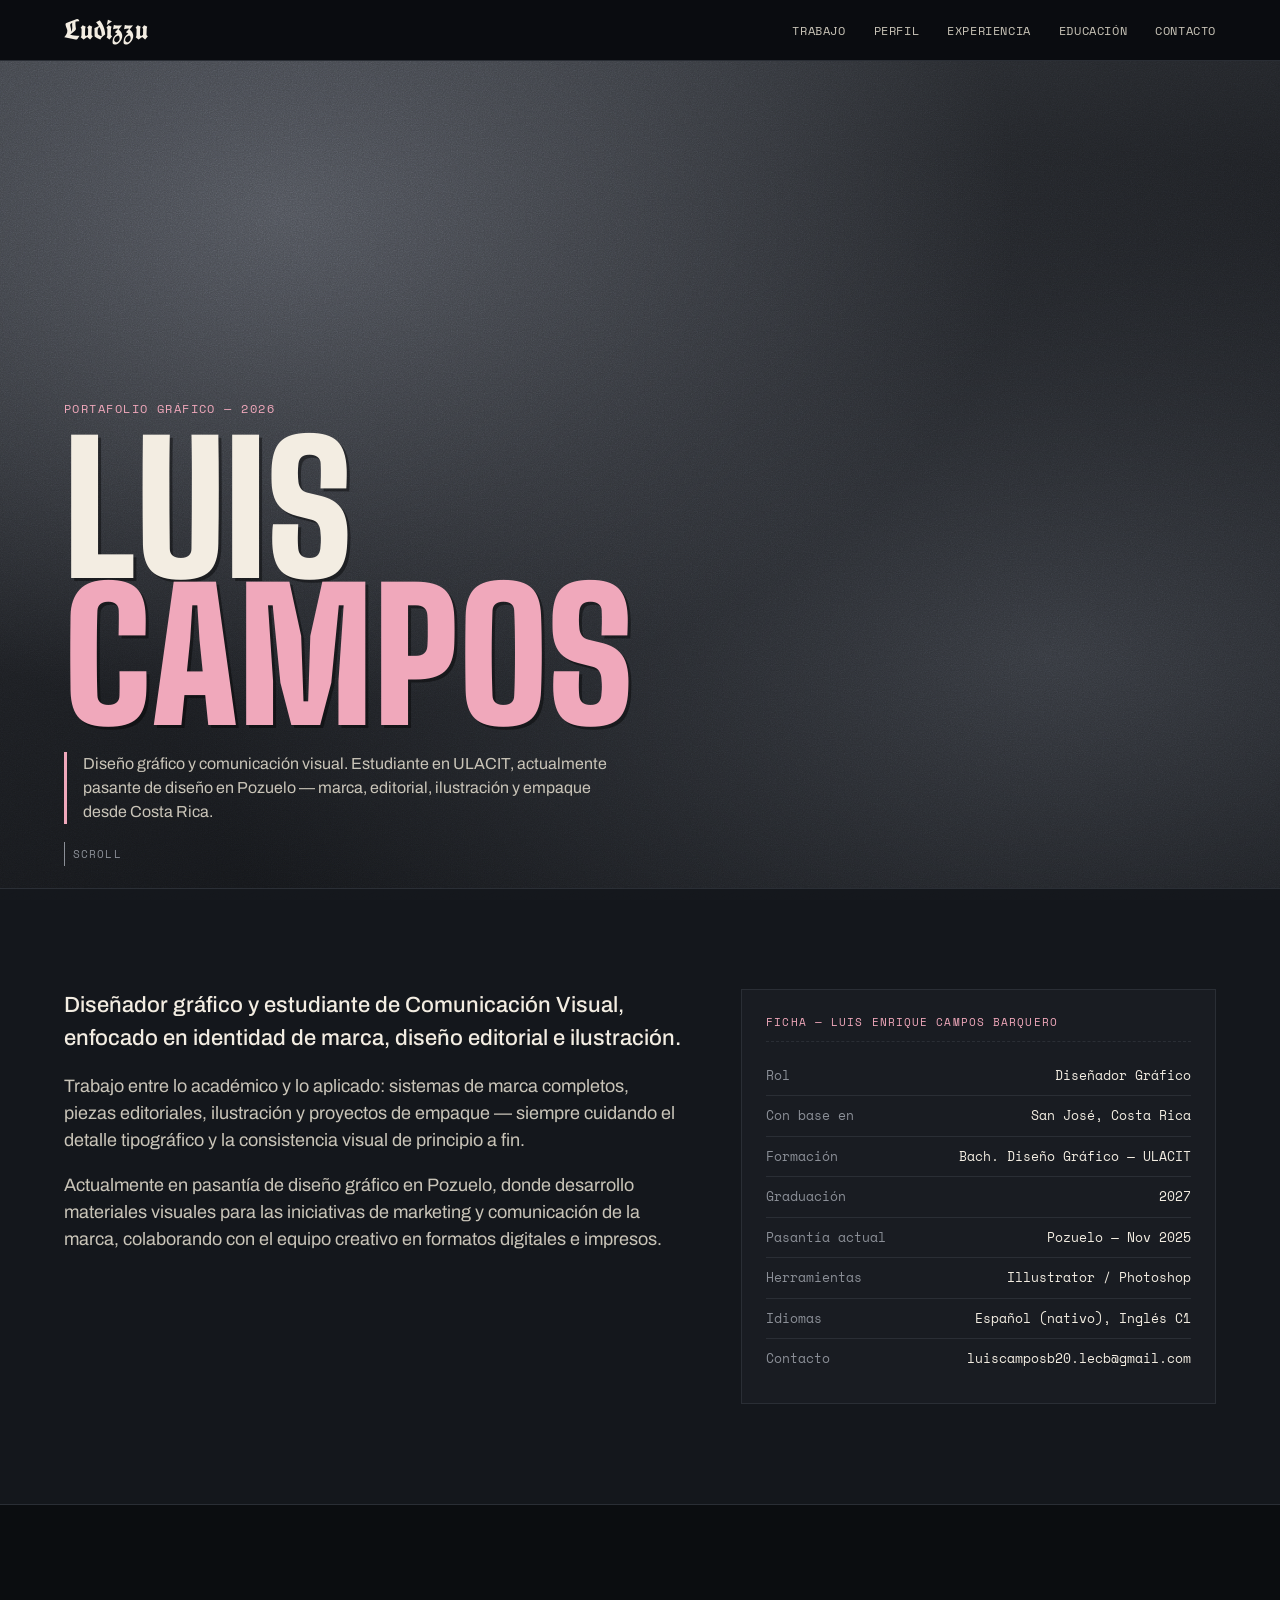
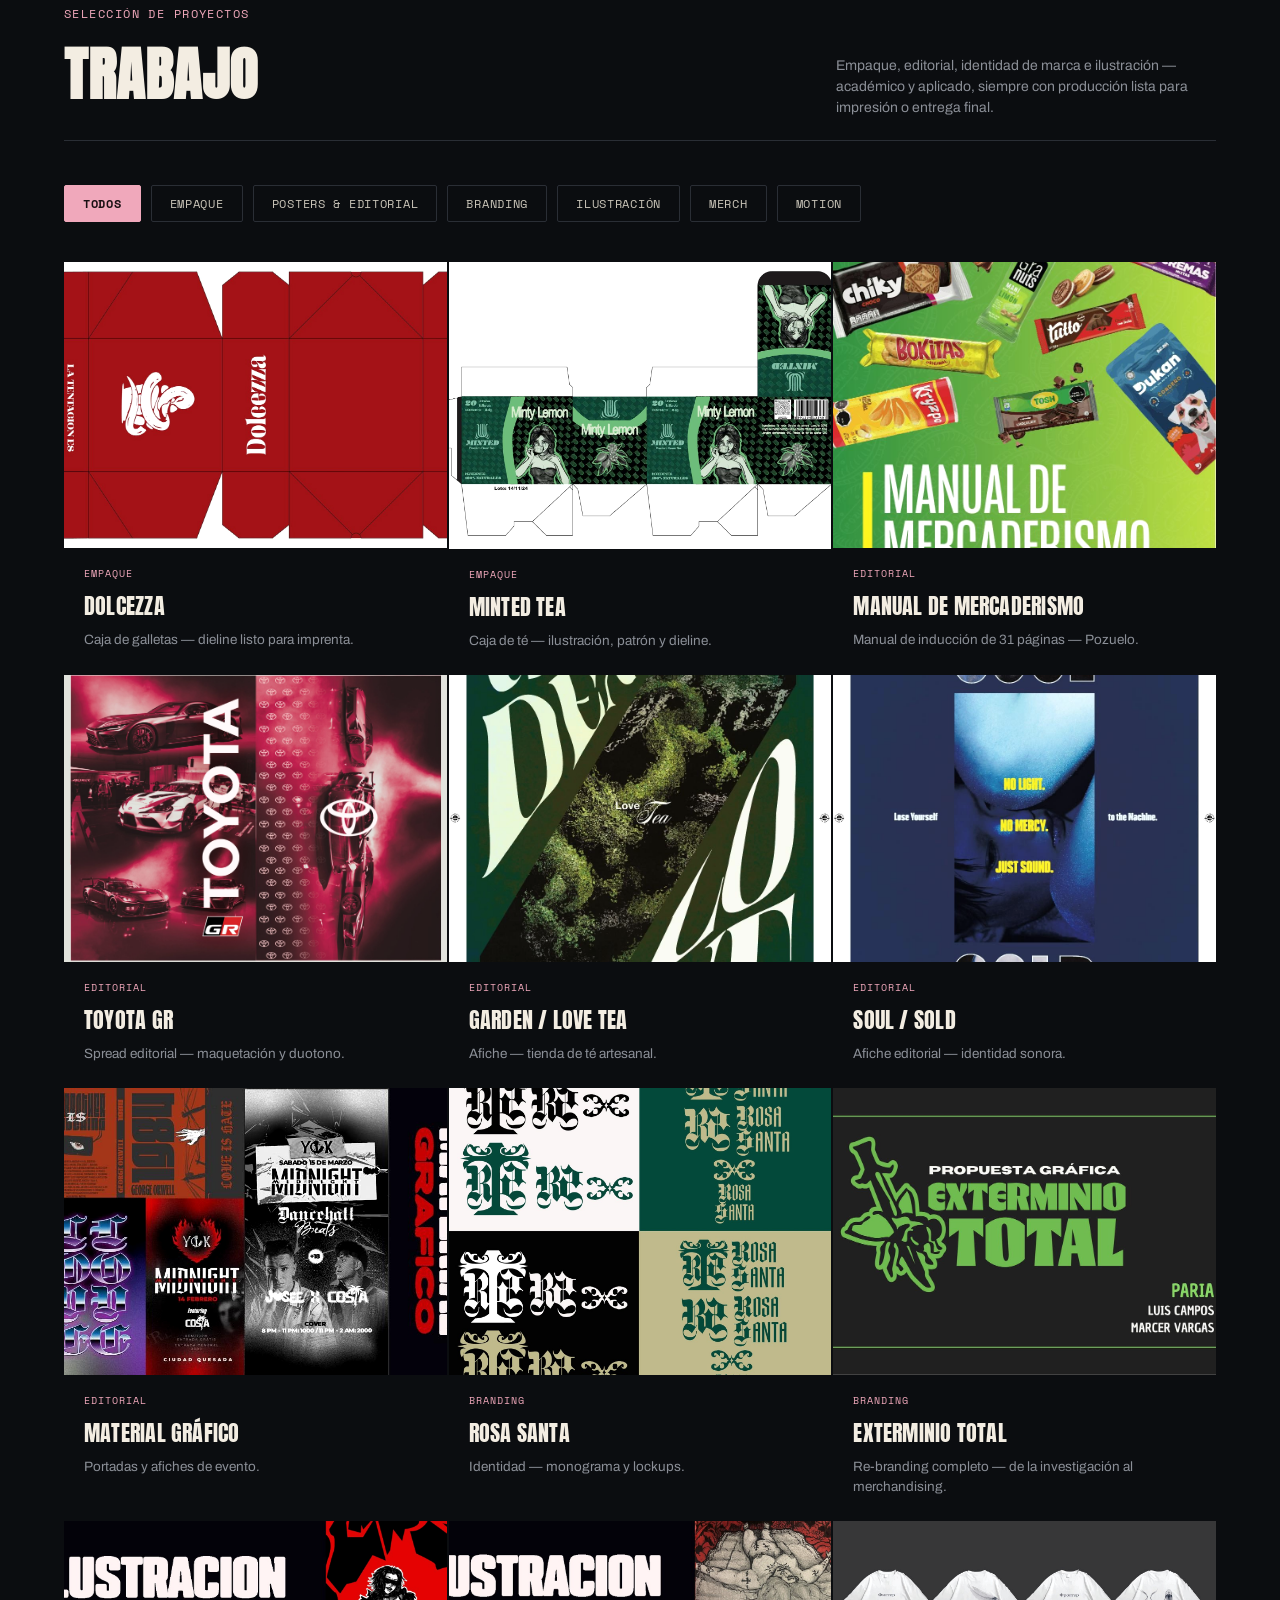
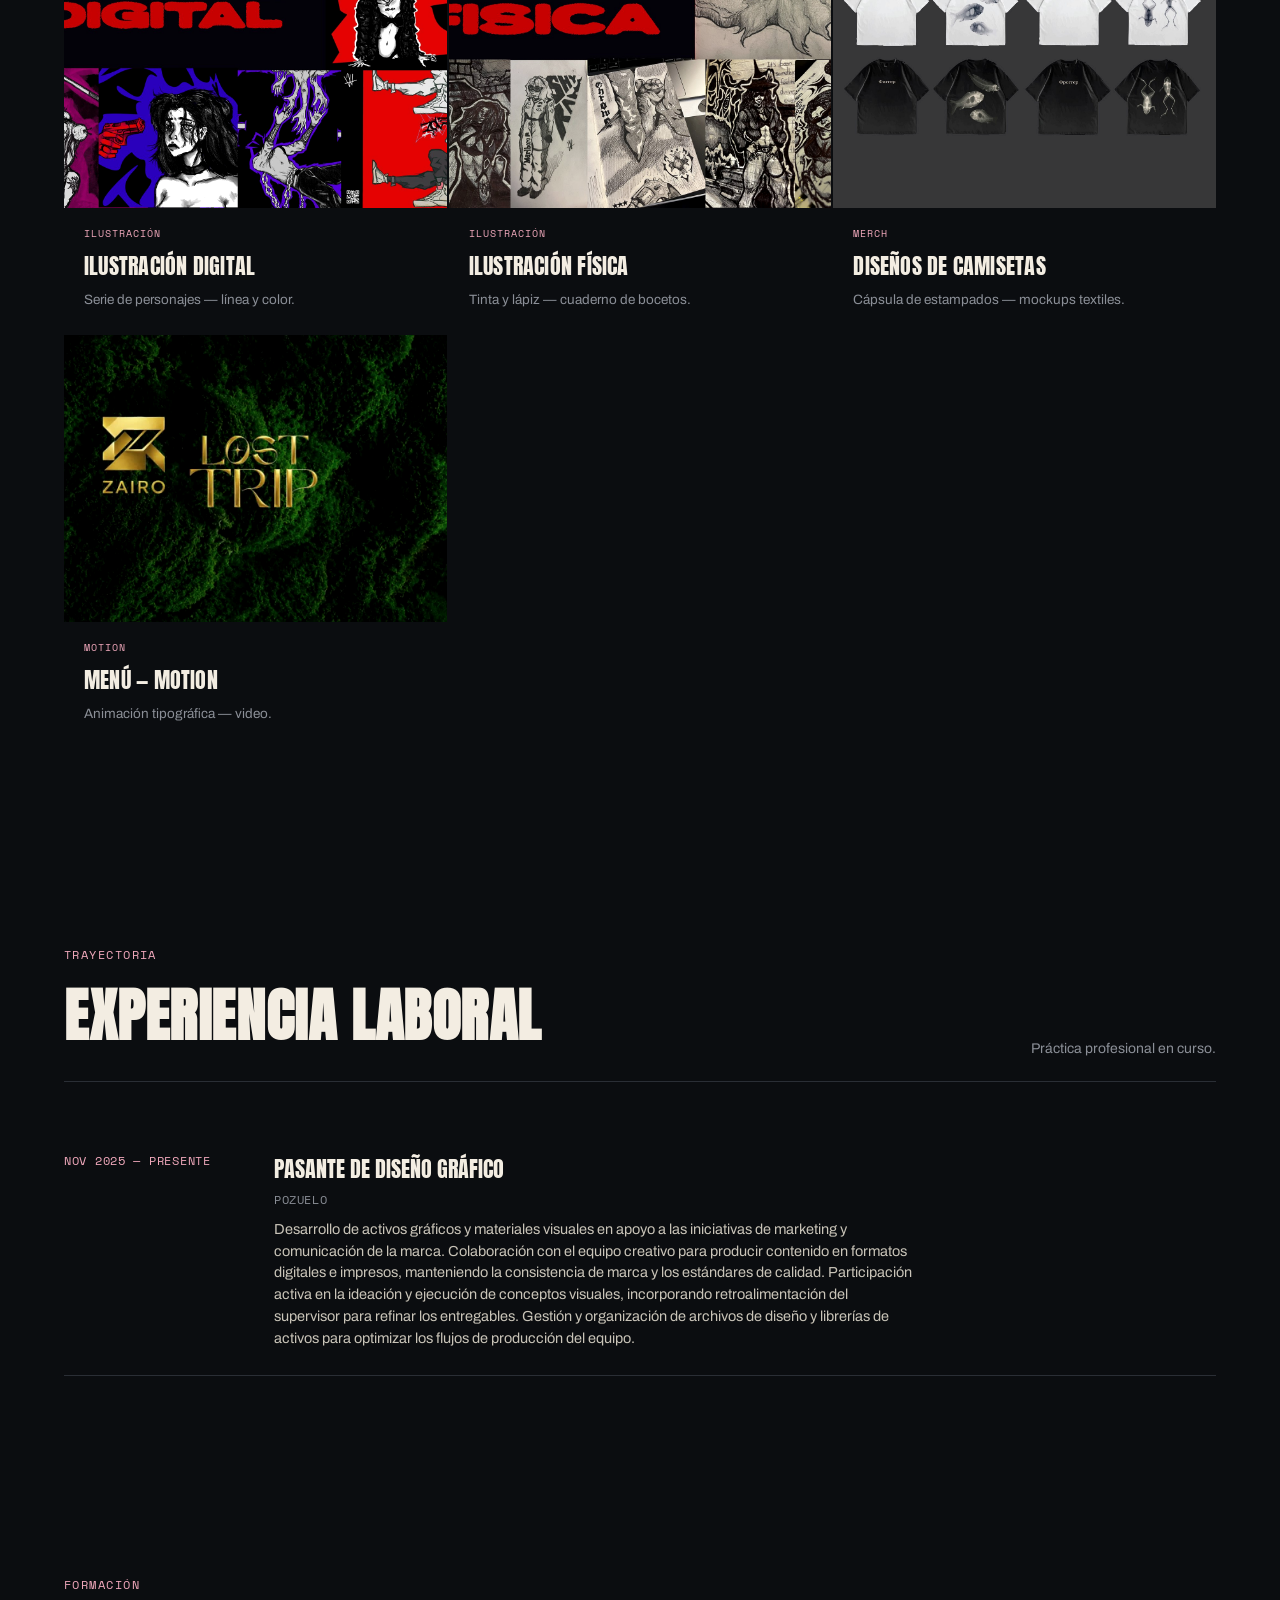
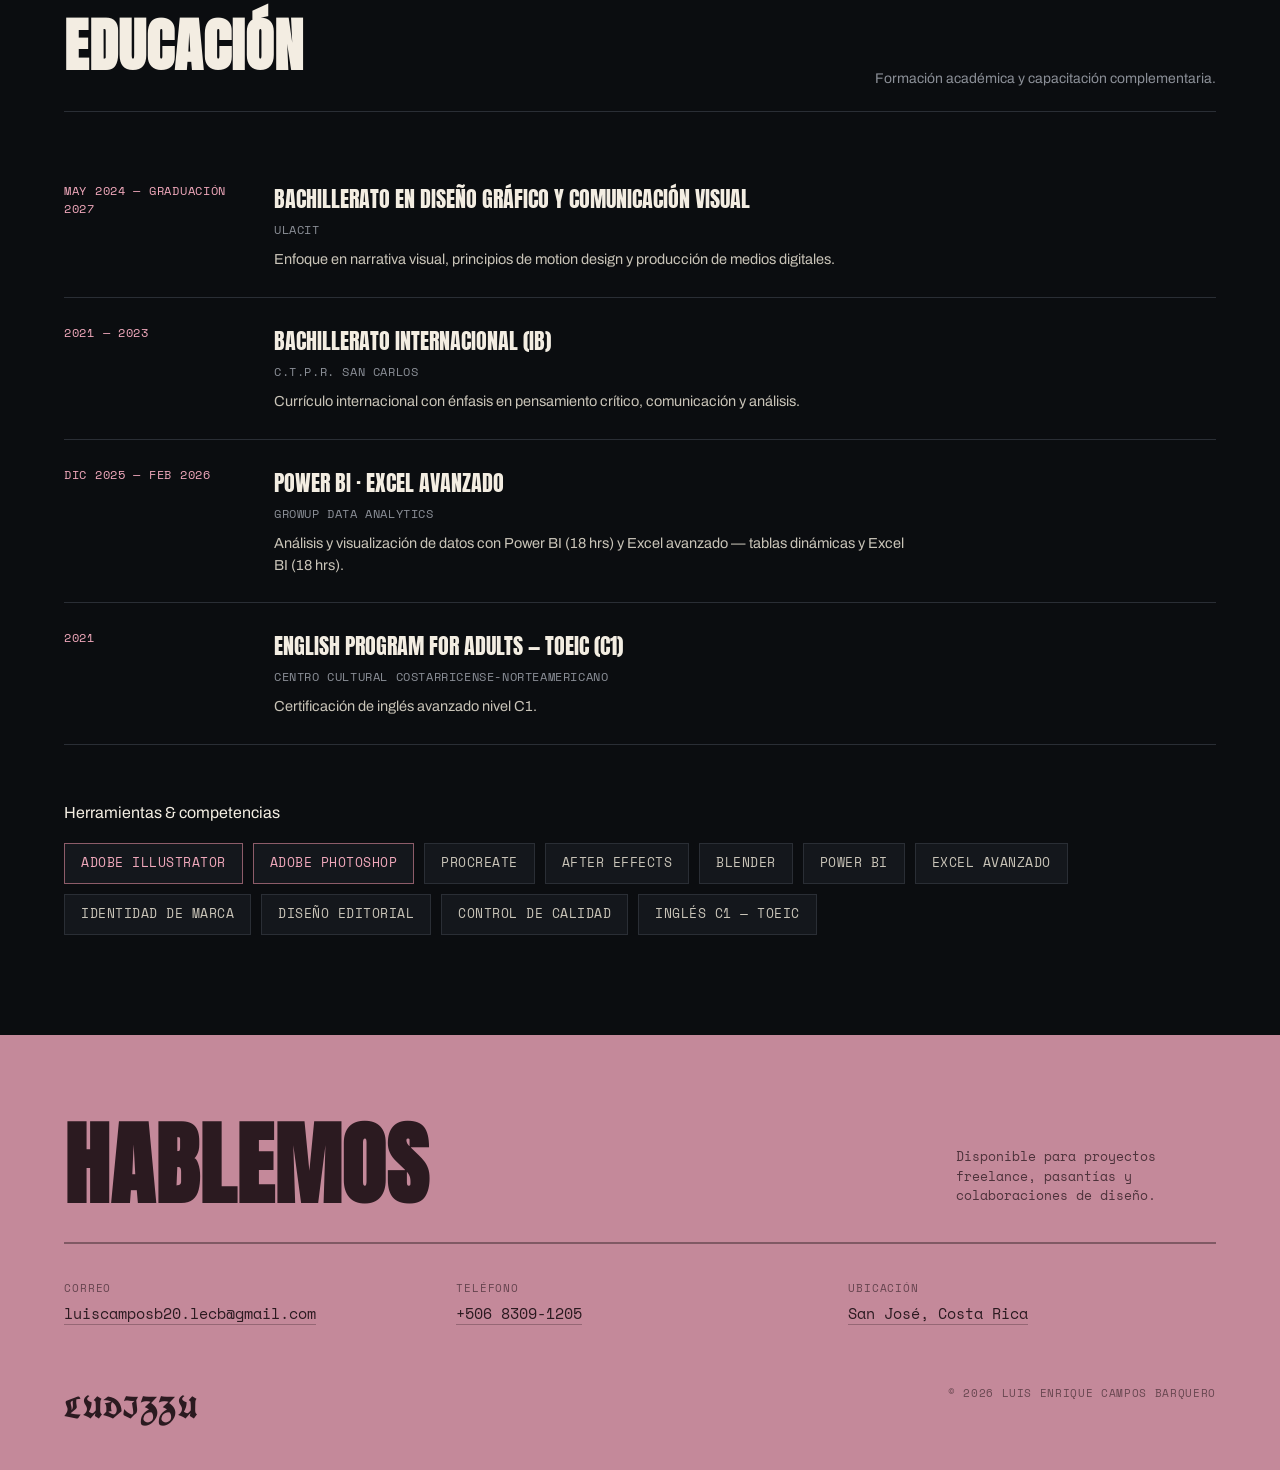
==== commit 0391f008: "Add files via upload" ====
--- a/index.html
+++ b/index.html
@@ -5,9 +5,27 @@
 <meta name="viewport" content="width=device-width, initial-scale=1.0">
 <title>Luis Campos — Portafolio Gráfico</title>
 <meta name="description" content="Portafolio de diseño gráfico y comunicación visual de Luis Enrique Campos Barquero.">
+
+<!-- Favicon — las dos "z" de Ludizzu (UnifrakturCook) en rosa #f0a8bb -->
+<link rel="icon" href="assets/favicon.svg" type="image/svg+xml">
+<link rel="icon" href="assets/favicon-32.png" type="image/png" sizes="32x32">
+<link rel="alternate icon" href="assets/favicon.ico" sizes="16x16 32x32 48x48">
+<link rel="apple-touch-icon" href="assets/apple-touch-icon.png" sizes="180x180">
+<meta name="theme-color" content="#0b0d10">
 <link rel="preconnect" href="https://fonts.googleapis.com">
 <link rel="preconnect" href="https://fonts.gstatic.com" crossorigin>
 <link href="https://fonts.googleapis.com/css2?family=Anton&family=Archivo:ital,wght@0,400;0,500;0,600;0,700;1,400&family=Space+Mono:wght@400;700&family=UnifrakturCook:wght@700&display=swap" rel="stylesheet">
+<link href="https://fonts.googleapis.com/css2?family=Big+Shoulders+Display:wght@700;800;900&display=swap" rel="stylesheet">
+<!--
+  TIPOGRAFÍA "MONGOOSE" (Kostic Type Foundry) — fuente comercial, no libre.
+  Está disponible en Adobe Fonts. Si tenés Adobe Creative Cloud:
+    1. Entrá a https://fonts.adobe.com/fonts/mongoose
+    2. Creá un "Web Project" y activá Mongoose
+    3. Pegá acá el <link> del kit que te da Adobe, por ejemplo:
+       <link rel="stylesheet" href="https://use.typekit.net/TU_KIT_ID.css">
+  Una vez agregado, el título principal usa Mongoose automáticamente.
+  Mientras tanto se muestra Big Shoulders Display, la alternativa libre más parecida.
+-->
 <style>
   :root{
     --bg:#0b0d10;
@@ -15,12 +33,16 @@
     --bg-panel-2:#191c22;
     --ink:#f3ede2;
     --ink-dim:#c9c4b8;
-    --red:#d81f26;
-    --red-deep:#8f1116;
+    /* Rosa pastel — reemplaza el rojo anterior */
+    --pink:#f0a8bb;
+    --pink-soft:#f7c9d5;
+    --pink-deep:#8d5c69;
+    --pink-dark:#c4899a;   /* rosa pastel oscuro — fondo de contacto */
     --muted:#8b8f97;
     --line:#2a2e35;
-    --olive:#b7b189;
-    --green:#1f6b4a;
+    /* Stack tipográfico del título principal */
+    --display-main:'Mongoose','Big Shoulders Display','Big Shoulders','Anton',
+                   'Archivo Narrow','Oswald',sans-serif;
   }
   *{box-sizing:border-box; margin:0; padding:0;}
   html{scroll-behavior:smooth;}
@@ -31,7 +53,7 @@
     line-height:1.5;
     overflow-x:hidden;
   }
-  ::selection{ background:var(--red); color:var(--ink); }
+  ::selection{ background:var(--pink); color:var(--ink); }
 
   .display{ font-family:'Anton', sans-serif; text-transform:uppercase; letter-spacing:0.01em; }
   .gothic{ font-family:'UnifrakturCook', serif; font-weight:700; }
@@ -57,10 +79,15 @@
     border-bottom:1px solid var(--line);
   }
   .brandmark{
-    display:flex; align-items:baseline; gap:8px;
-    font-family:'Anton', sans-serif; font-size:20px; letter-spacing:0.03em;
-  }
-  .brandmark span{ color:var(--red); }
+    display:inline-flex; align-items:center;
+    font-family:'UnifrakturCook', serif; font-weight:700;
+    font-size:28px; line-height:1; letter-spacing:0.01em;
+    color:var(--ink); text-decoration:none;
+    background:none; border:none; padding:0; cursor:pointer;
+    transition:color .2s ease, transform .2s ease;
+  }
+  .brandmark:hover{ color:var(--pink); transform:translateY(-1px); }
+  .brandmark:focus-visible{ outline:2px solid var(--pink); outline-offset:4px; }
   nav ul{
     list-style:none; display:flex; gap:28px;
   }
@@ -73,10 +100,11 @@
   nav a:hover{ color:var(--ink); }
   nav a::after{
     content:''; position:absolute; left:0; bottom:0; width:0; height:2px;
-    background:var(--red); transition:width .25s ease;
+    background:var(--pink); transition:width .25s ease;
   }
   nav a:hover::after{ width:100%; }
-  .nav-toggle{ display:none; }
+  /* Compensa el header fijo al navegar por anclas */
+  section[id], footer[id]{ scroll-margin-top:84px; }
 
   /* ---------- HERO ---------- */
   .hero{
@@ -109,18 +137,21 @@
     display:flex; align-items:center; gap:14px; margin-bottom:18px;
   }
   .eyebrow-row .gothic{ font-size:26px; color:var(--ink); }
-  .eyebrow-row .mono{ font-size:12px; color:var(--red); letter-spacing:0.12em; text-transform:uppercase; }
+  .eyebrow-row .mono{ font-size:12px; color:var(--pink); letter-spacing:0.12em; text-transform:uppercase; }
   .hero h1{
-    font-size:clamp(52px, 11vw, 148px);
-    line-height:0.86;
+    font-family:var(--display-main);
+    font-weight:900;
+    font-size:clamp(64px, 14vw, 190px);
+    line-height:0.82;
+    letter-spacing:0.005em;
     color:var(--ink);
     text-shadow: 3px 3px 0 rgba(0,0,0,0.4);
   }
-  .hero h1 .accent{ color:var(--red); display:block; }
+  .hero h1 .accent{ color:var(--pink); display:block; }
   .hero-sub{
     max-width:560px; margin-top:22px;
     font-size:16px; color:var(--ink-dim);
-    border-left:3px solid var(--red); padding-left:16px;
+    border-left:3px solid var(--pink); padding-left:16px;
   }
   .scroll-cue{
     position:absolute; bottom:22px; left:5vw; z-index:2;
@@ -139,7 +170,7 @@
     border-bottom:1px solid var(--line); padding-bottom:22px;
   }
   .section-head .tag{
-    font-family:'Space Mono', monospace; font-size:12px; color:var(--red);
+    font-family:'Space Mono', monospace; font-size:12px; color:var(--pink);
     text-transform:uppercase; letter-spacing:0.12em; margin-bottom:8px; display:block;
   }
   .section-head h2{ font-size:clamp(32px,5vw,58px); }
@@ -157,7 +188,7 @@
     background:var(--bg-panel-2);
   }
   .spec-sheet .label{
-    font-family:'Space Mono', monospace; font-size:11px; color:var(--red);
+    font-family:'Space Mono', monospace; font-size:11px; color:var(--pink);
     text-transform:uppercase; letter-spacing:0.1em; margin-bottom:14px;
     border-bottom:1px dashed var(--line); padding-bottom:10px;
   }
@@ -180,8 +211,8 @@
     background:transparent; color:var(--ink-dim); cursor:pointer;
     transition:all .2s ease; border-radius:2px;
   }
-  .filter-btn:hover{ border-color:var(--red); color:var(--ink); }
-  .filter-btn.active{ background:var(--red); border-color:var(--red); color:var(--ink); }
+  .filter-btn:hover{ border-color:var(--pink); color:var(--ink); }
+  .filter-btn.active{ background:var(--pink); border-color:var(--pink); color:#1a1013; font-weight:700; }
 
   /* ---------- GRID ---------- */
   .grid{
@@ -190,8 +221,8 @@
   }
   @media (min-width:901px){
     .grid.few-3 { grid-template-columns:repeat(3, 1fr); }
-    .grid.few-2 { grid-template-columns:repeat(2, 1fr); max-width:calc(2/3 * 100%); }
-    .grid.few-1 { grid-template-columns:1fr; max-width:calc(1/3 * 100%); }
+    .grid.few-2 { grid-template-columns:repeat(2, 1fr); max-width:calc(200% / 3); }
+    .grid.few-1 { grid-template-columns:1fr; max-width:calc(100% / 3); }
   }
   .card{
     background:var(--bg); cursor:pointer; position:relative; overflow:hidden;
@@ -208,7 +239,7 @@
   .card:hover .card-img img{ transform:scale(1.06); filter:grayscale(0) contrast(1.1); }
   .card-body{ padding:18px 20px 22px; }
   .card-cat{
-    font-family:'Space Mono', monospace; font-size:10px; color:var(--red);
+    font-family:'Space Mono', monospace; font-size:10px; color:var(--pink);
     text-transform:uppercase; letter-spacing:0.1em; margin-bottom:8px; display:block;
   }
   .card-title{ font-family:'Anton', sans-serif; font-size:22px; text-transform:uppercase; margin-bottom:8px; letter-spacing:0.01em;}
@@ -220,8 +251,13 @@
     padding:5px 10px; text-transform:uppercase; letter-spacing:0.08em;
     opacity:0; transition:opacity .25s ease;
   }
-  .card:hover .card-view{ opacity:1; }
+  .card:hover .card-view, .card:focus-visible .card-view{ opacity:1; }
+  .card:focus-visible{ outline:2px solid var(--pink); outline-offset:-2px; }
   .card.hide{ display:none; }
+  @media (prefers-reduced-motion: reduce){
+    *{ animation:none !important; transition:none !important; }
+    html{ scroll-behavior:auto; }
+  }
 
   /* ---------- EXPERIENCE ---------- */
   .exp-item{
@@ -229,7 +265,7 @@
     padding:26px 0; border-bottom:1px solid var(--line);
   }
   .exp-item:first-child{ border-top:1px solid var(--line); }
-  .exp-date{ font-family:'Space Mono', monospace; font-size:12px; color:var(--red); text-transform:uppercase; letter-spacing:0.06em; }
+  .exp-date{ font-family:'Space Mono', monospace; font-size:12px; color:var(--pink); text-transform:uppercase; letter-spacing:0.06em; }
   .exp-role{ font-family:'Anton', sans-serif; font-size:22px; text-transform:uppercase; margin-bottom:6px; }
   .exp-org{ font-family:'Space Mono', monospace; font-size:12px; color:var(--muted); margin-bottom:10px; text-transform:uppercase; letter-spacing:0.05em;}
   .exp-desc{ color:var(--ink-dim); font-size:14.5px; max-width:640px; }
@@ -241,21 +277,14 @@
     letter-spacing:0.04em; padding:10px 16px; border:1px solid var(--line);
     color:var(--ink-dim); background:var(--bg-panel);
   }
-  .chip.red{ border-color:var(--red-deep); color:var(--red); }
+  .chip.red{ border-color:var(--pink-deep); color:var(--pink); }
 
   /* ---------- FOOTER ---------- */
   footer{
-    background:var(--red);
-    color:#1a0505;
+    background:var(--pink-dark);
+    color:#2b1a20;
     padding:90px 5vw 40px;
     position:relative; overflow:hidden;
-  }
-  footer::before{
-    content:'';
-    position:absolute; inset:0;
-    background-image:url('assets/grunge_texture.jpg');
-    background-size:cover; background-position:center;
-    mix-blend-mode:multiply; opacity:0.35;
   }
   .footer-inner{ position:relative; z-index:1; }
   .footer-head{
@@ -263,25 +292,26 @@
     gap:20px; border-bottom:2px solid rgba(0,0,0,0.35); padding-bottom:36px; margin-bottom:36px;
   }
   footer h2{
-    font-size:clamp(40px, 8vw, 90px); color:var(--ink);
+    font-size:clamp(40px, 8vw, 90px); color:#2b1a20;
     line-height:0.9;
   }
   .footer-cta{
-    font-family:'Space Mono', monospace; font-size:13px; color:rgba(0,0,0,0.65);
+    font-family:'Space Mono', monospace; font-size:13px; color:rgba(43,26,32,0.78);
     max-width:260px;
   }
   .footer-contact{
     display:grid; grid-template-columns:repeat(3,1fr); gap:24px;
     font-family:'Space Mono', monospace; font-size:13px;
   }
-  .footer-contact .label{ display:block; color:rgba(0,0,0,0.55); margin-bottom:6px; text-transform:uppercase; font-size:11px; letter-spacing:0.08em;}
-  .footer-contact a{ color:var(--ink); text-decoration:none; font-size:15px; }
+  .footer-contact .label{ display:block; color:rgba(43,26,32,0.62); margin-bottom:6px; text-transform:uppercase; font-size:11px; letter-spacing:0.08em;}
+  .footer-contact a{ color:#2b1a20; text-decoration:none; font-size:15px; border-bottom:1px solid rgba(43,26,32,0.3); transition:border-color .2s ease; }
+  .footer-contact a:hover{ border-color:#2b1a20; }
   .footer-bottom{
     margin-top:60px; display:flex; justify-content:space-between; flex-wrap:wrap; gap:12px;
-    font-family:'Space Mono', monospace; font-size:11px; color:rgba(0,0,0,0.5);
+    font-family:'Space Mono', monospace; font-size:11px; color:rgba(43,26,32,0.6);
     text-transform:uppercase; letter-spacing:0.06em;
   }
-  .footer-signature{ font-family:'UnifrakturCook', serif; font-size:30px; color:var(--ink); }
+  .footer-signature{ font-family:'UnifrakturCook', serif; font-size:30px; color:#2b1a20; }
 
   /* ---------- LIGHTBOX ---------- */
   .lightbox{
@@ -302,7 +332,7 @@
     display:flex; align-items:center; justify-content:center; line-height:1;
     transition:background .2s ease;
   }
-  .lightbox-nav:hover{ background:var(--red); border-color:var(--red); }
+  .lightbox-nav:hover{ background:var(--pink); border-color:var(--pink); color:#1a1013; }
   .lightbox-nav.prev{ left:10px; }
   .lightbox-nav.next{ right:10px; }
   .lightbox-nav.hidden{ display:none; }
@@ -316,7 +346,7 @@
     border:1px solid var(--line); background:transparent; padding:10px 16px;
     cursor:pointer; text-transform:uppercase; letter-spacing:0.08em;
   }
-  .lightbox-close:hover{ border-color:var(--red); color:var(--red); }
+  .lightbox-close:hover{ border-color:var(--pink); color:var(--pink); }
 
   /* ---------- RESPONSIVE ---------- */
   @media (max-width:900px){
@@ -338,14 +368,16 @@
 <body>
 
 <div class="noise"></div>
+<span id="top"></span>
 
 <header>
-  <div class="brandmark">LUIS<span>·</span>CAMPOS</div>
+  <a class="brandmark" href="#top" id="brandHome" aria-label="Ludizzu — volver al inicio">Ludizzu</a>
   <nav>
     <ul>
       <li><a href="#trabajo">Trabajo</a></li>
       <li><a href="#sobre-mi">Perfil</a></li>
       <li><a href="#experiencia">Experiencia</a></li>
+      <li><a href="#educacion">Educación</a></li>
       <li><a href="#contacto">Contacto</a></li>
     </ul>
   </nav>
@@ -355,11 +387,10 @@
 <section class="hero" style="padding:0;">
   <div class="hero-content">
     <div class="eyebrow-row">
-      <span class="gothic">Ludizzu</span>
       <span class="mono">Portafolio gráfico — 2026</span>
     </div>
-    <h1 class="display">LUIS<span class="accent">CAMPOS</span></h1>
-    <p class="hero-sub">Diseño gráfico, empaque y comunicación visual. Estudiante en ULACIT, actualmente pasante de diseño en Pozuelo — construyendo marcas, artes de empaque y piezas editoriales desde Costa Rica.</p>
+    <h1>LUIS<span class="accent">CAMPOS</span></h1>
+    <p class="hero-sub">Diseño gráfico y comunicación visual. Estudiante en ULACIT, actualmente pasante de diseño en Pozuelo — marca, editorial, ilustración y empaque desde Costa Rica.</p>
   </div>
   <div class="scroll-cue"><span class="bar"></span> Scroll</div>
 </section>
@@ -368,15 +399,16 @@
 <section class="about" id="sobre-mi">
   <div class="about-grid">
     <div class="about-text">
-      <p>Diseñador gráfico y estudiante de Comunicación Visual, enfocado en identidad de marca, empaque y producción editorial.</p>
-      <p>Trabajo entre lo académico y lo aplicado: sistemas de marca completos, dielines listos para imprenta, afiches editoriales e ilustración — siempre cuidando el detalle tipográfico y la consistencia visual de principio a fin.</p>
-      <p>Actualmente en pasantía de diseño gráfico en Pozuelo, donde apoyo el desarrollo de material visual y la organización de activos de empaque dentro de un entorno de bienes de consumo (FMCG).</p>
+      <p>Diseñador gráfico y estudiante de Comunicación Visual, enfocado en identidad de marca, diseño editorial e ilustración.</p>
+      <p>Trabajo entre lo académico y lo aplicado: sistemas de marca completos, piezas editoriales, ilustración y proyectos de empaque — siempre cuidando el detalle tipográfico y la consistencia visual de principio a fin.</p>
+      <p>Actualmente en pasantía de diseño gráfico en Pozuelo, donde desarrollo materiales visuales para las iniciativas de marketing y comunicación de la marca, colaborando con el equipo creativo en formatos digitales e impresos.</p>
     </div>
     <div class="spec-sheet">
       <div class="label">Ficha — Luis Enrique Campos Barquero</div>
       <div class="spec-row"><span>Rol</span><span>Diseñador Gráfico</span></div>
       <div class="spec-row"><span>Con base en</span><span>San José, Costa Rica</span></div>
-      <div class="spec-row"><span>Formación</span><span>Lic. Diseño Gráfico — ULACIT</span></div>
+      <div class="spec-row"><span>Formación</span><span>Bach. Diseño Gráfico — ULACIT</span></div>
+      <div class="spec-row"><span>Graduación</span><span>2027</span></div>
       <div class="spec-row"><span>Pasantía actual</span><span>Pozuelo — Nov 2025</span></div>
       <div class="spec-row"><span>Herramientas</span><span>Illustrator / Photoshop</span></div>
       <div class="spec-row"><span>Idiomas</span><span>Español (nativo), Inglés C1</span></div>
@@ -429,6 +461,18 @@
       </div>
     </div>
 
+    <div class="card" data-cat="editorial"
+      data-images='["assets/MM_01.jpg","assets/MM_02.jpg","assets/MM_03.jpg","assets/MM_04.jpg","assets/MM_05.jpg","assets/MM_06.jpg","assets/MM_07.jpg","assets/MM_08.jpg","assets/MM_09.jpg","assets/MM_10.jpg","assets/MM_11.jpg","assets/MM_12.jpg","assets/MM_13.jpg","assets/MM_14.jpg","assets/MM_15.jpg","assets/MM_16.jpg","assets/MM_17.jpg","assets/MM_18.jpg","assets/MM_19.jpg","assets/MM_20.jpg","assets/MM_21.jpg","assets/MM_22.jpg","assets/MM_23.jpg","assets/MM_24.jpg","assets/MM_25.jpg","assets/MM_26.jpg","assets/MM_27.jpg","assets/MM_28.jpg","assets/MM_29.jpg","assets/MM_30.jpg","assets/MM_31.jpg"]'
+      data-title="Manual de Mercaderismo" data-desc="Manual de inducción de 31 páginas para el equipo de mercaderistas de Pozuelo. Diseño editorial completo: sistema de retícula, jerarquía de información, iconografía, ilustración de personajes y diagramación de procesos paso a paso para uso interno en punto de venta.">
+      <div class="card-img"><img src="assets/MM_01.jpg" alt="Manual de Mercaderismo — Pozuelo" loading="lazy"></div>
+      <div class="card-view">Ver proyecto</div>
+      <div class="card-body">
+        <span class="card-cat">Editorial</span>
+        <div class="card-title">Manual de Mercaderismo</div>
+        <p class="card-desc">Manual de inducción de 31 páginas — Pozuelo.</p>
+      </div>
+    </div>
+
     <div class="card" data-cat="editorial" data-img="assets/toyota_spread.jpg"
       data-title="Toyota GR — Spread Editorial" data-desc="Ejercicio de maquetación editorial a partir de material de archivo. Tratamiento tipográfico a gran escala, duotono y grid asimétrico sobre doble página.">
       <div class="card-img"><img src="assets/toyota_spread.jpg" alt="Spread editorial Toyota GR"></div>
@@ -485,9 +529,9 @@
     </div>
 
     <div class="card" data-cat="branding"
-      data-images='["assets/ext01_cover.jpg","assets/ext03_problema.jpg","assets/ext04_moodboard.jpg","assets/ext05_bocetaje.jpg","assets/ext07_rebranding.jpg","assets/ext09_papeleria.jpg","assets/ext17_banner.jpg","assets/ext20_camisetas.jpg"]'
-      data-title="Exterminio Total" data-desc="Propuesta de re-branding completa para un servicio de control de plagas: investigación de público, moodboard, bocetaje, sistema de logotipo, papelería, piezas para redes sociales, banners y aplicaciones textiles. Proyecto en conjunto con Marcer Vargas.">
-      <div class="card-img"><img src="assets/ext01_cover.jpg" alt="Re-branding Exterminio Total"></div>
+      data-images='["assets/ET_01.jpg","assets/ET_02.jpg","assets/ET_03.jpg","assets/ET_04.jpg","assets/ET_05.jpg","assets/ET_06.jpg","assets/ET_07.jpg","assets/ET_08.jpg","assets/ET_09.jpg","assets/ET_10.jpg","assets/ET_11.jpg","assets/ET_12.jpg","assets/ET_13.jpg","assets/ET_14.jpg","assets/ET_15.jpg","assets/ET_16.jpg","assets/ET_17.jpg","assets/ET_18.jpg","assets/ET_19.jpg","assets/ET_20.jpg","assets/ET_21.jpg"]'
+      data-title="Exterminio Total" data-desc="Propuesta de re-branding completa para un servicio de control de plagas: investigación de público, moodboard, bocetaje, sistema de logotipo, papelería, piezas para redes sociales, banners y aplicaciones textiles. Presentación completa de 21 páginas. Proyecto en conjunto con Marcer Vargas.">
+      <div class="card-img"><img src="assets/ET_01.jpg" alt="Re-branding Exterminio Total" loading="lazy"></div>
       <div class="card-view">Ver proyecto</div>
       <div class="card-body">
         <span class="card-cat">Branding</span>
@@ -549,9 +593,9 @@
   <div class="section-head">
     <div>
       <span class="tag">Trayectoria</span>
-      <h2 class="display">Experiencia</h2>
-    </div>
-    <p>Formación y práctica profesional en curso.</p>
+      <h2 class="display">Experiencia laboral</h2>
+    </div>
+    <p>Práctica profesional en curso.</p>
   </div>
 
   <div class="exp-item">
@@ -559,13 +603,24 @@
     <div>
       <div class="exp-role">Pasante de Diseño Gráfico</div>
       <div class="exp-org">Pozuelo</div>
-      <p class="exp-desc">Desarrollo de activos gráficos y material de empaque para una marca de consumo masivo. Colaboración con el equipo creativo en formatos digitales e impresos, manteniendo consistencia de marca y estándares de calidad. Organización de archivos y librerías de activos digitales para optimizar el flujo de trabajo del equipo.</p>
-    </div>
-  </div>
+      <p class="exp-desc">Desarrollo de activos gráficos y materiales visuales en apoyo a las iniciativas de marketing y comunicación de la marca. Colaboración con el equipo creativo para producir contenido en formatos digitales e impresos, manteniendo la consistencia de marca y los estándares de calidad. Participación activa en la ideación y ejecución de conceptos visuales, incorporando retroalimentación del supervisor para refinar los entregables. Gestión y organización de archivos de diseño y librerías de activos para optimizar los flujos de producción del equipo.</p>
+    </div>
+  </div>
+</section>
+
+<section id="educacion">
+  <div class="section-head">
+    <div>
+      <span class="tag">Formación</span>
+      <h2 class="display">Educación</h2>
+    </div>
+    <p>Formación académica y capacitación complementaria.</p>
+  </div>
+
   <div class="exp-item">
-    <div class="exp-date">May 2024 — En curso</div>
+    <div class="exp-date">May 2024 — Graduación 2027</div>
     <div>
-      <div class="exp-role">Lic. en Diseño Gráfico y Comunicación Visual</div>
+      <div class="exp-role">Bachillerato en Diseño Gráfico y Comunicación Visual</div>
       <div class="exp-org">ULACIT</div>
       <p class="exp-desc">Enfoque en narrativa visual, principios de motion design y producción de medios digitales.</p>
     </div>
@@ -576,6 +631,22 @@
       <div class="exp-role">Bachillerato Internacional (IB)</div>
       <div class="exp-org">C.T.P.R. San Carlos</div>
       <p class="exp-desc">Currículo internacional con énfasis en pensamiento crítico, comunicación y análisis.</p>
+    </div>
+  </div>
+  <div class="exp-item">
+    <div class="exp-date">Dic 2025 — Feb 2026</div>
+    <div>
+      <div class="exp-role">Power BI · Excel Avanzado</div>
+      <div class="exp-org">Growup Data Analytics</div>
+      <p class="exp-desc">Análisis y visualización de datos con Power BI (18 hrs) y Excel avanzado — tablas dinámicas y Excel BI (18 hrs).</p>
+    </div>
+  </div>
+  <div class="exp-item">
+    <div class="exp-date">2021</div>
+    <div>
+      <div class="exp-role">English Program for Adults — TOEIC (C1)</div>
+      <div class="exp-org">Centro Cultural Costarricense-Norteamericano</div>
+      <p class="exp-desc">Certificación de inglés avanzado nivel C1.</p>
     </div>
   </div>
 
@@ -632,7 +703,7 @@
     <div class="lightbox-media">
       <button class="lightbox-nav prev" id="lightboxPrev">‹</button>
       <img id="lightboxImg" src="" alt="">
-      <video id="lightboxVideo" controls playsinline style="display:none;"></video>
+      <video id="lightboxVideo" controls playsinline preload="metadata" style="display:none;"></video>
       <button class="lightbox-nav next" id="lightboxNext">›</button>
     </div>
     <div class="lightbox-cap">
@@ -711,6 +782,22 @@
     lightboxPrev.classList.toggle('hidden', !show);
     lightboxNext.classList.toggle('hidden', !show);
   }
+
+  // Accesibilidad: las tarjetas se pueden abrir con teclado
+  cards.forEach(c=>{
+    c.setAttribute('tabindex','0');
+    c.setAttribute('role','button');
+    c.setAttribute('aria-label','Ver proyecto: ' + (c.dataset.title || ''));
+    c.addEventListener('keydown', (e)=>{
+      if(e.key === 'Enter' || e.key === ' '){ e.preventDefault(); c.click(); }
+    });
+  });
+
+  // Carga diferida para todas las imágenes de las tarjetas
+  document.querySelectorAll('.card-img img').forEach(img=>{
+    if(!img.hasAttribute('loading')) img.setAttribute('loading','lazy');
+    img.setAttribute('decoding','async');
+  });
 
   cards.forEach(c=>{
     c.addEventListener('click', ()=>{
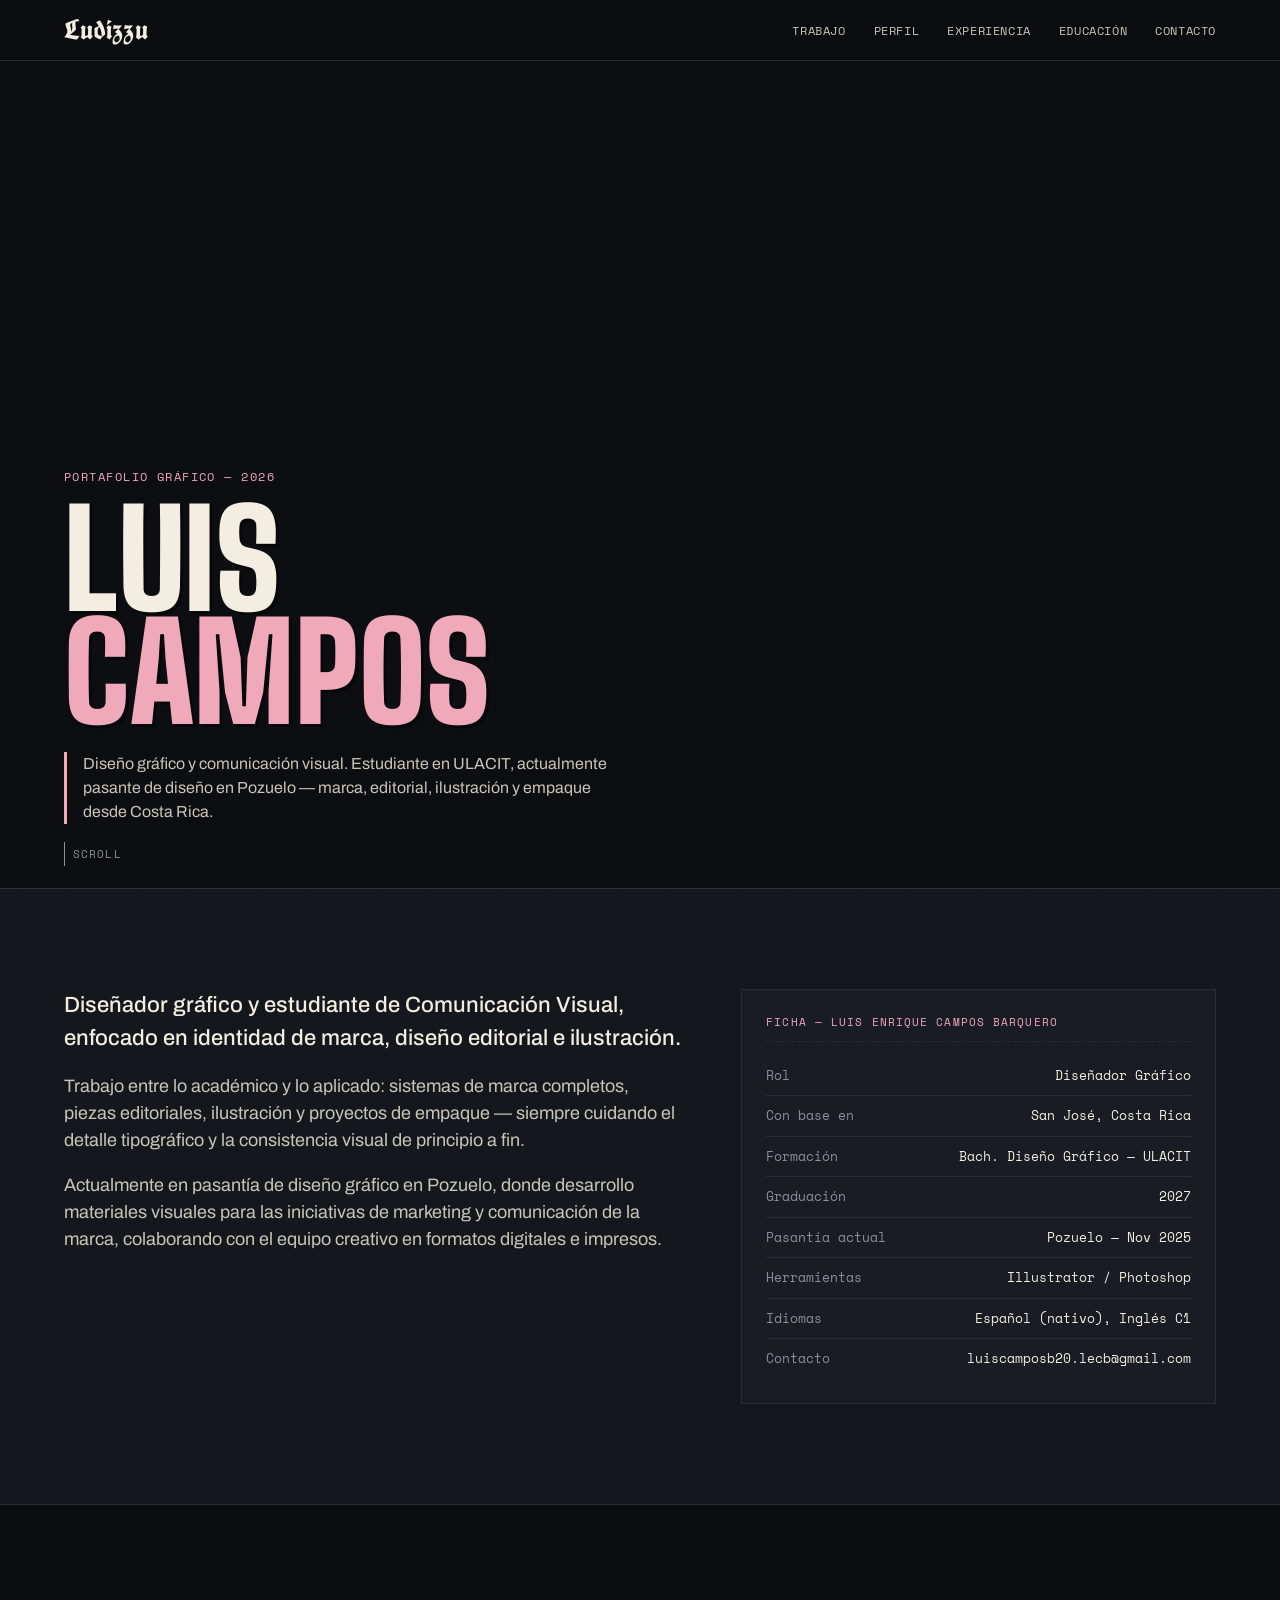
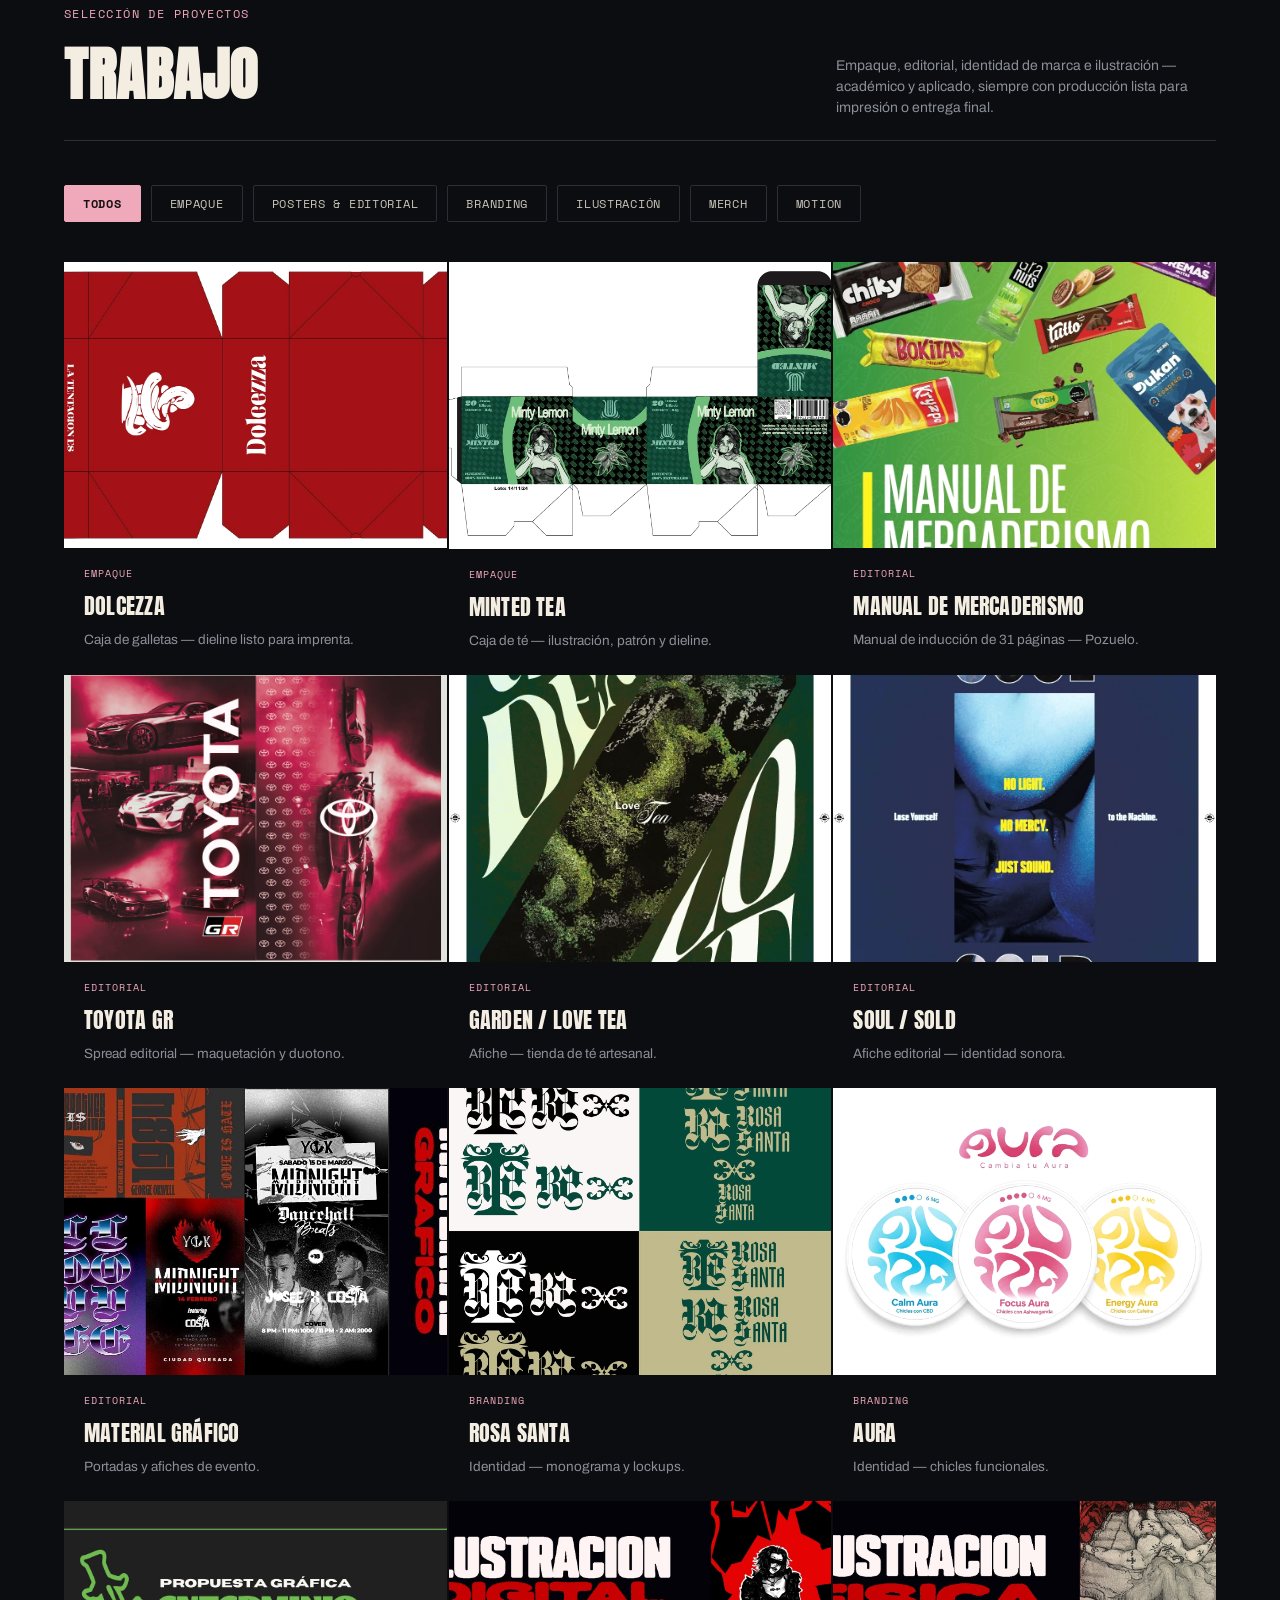
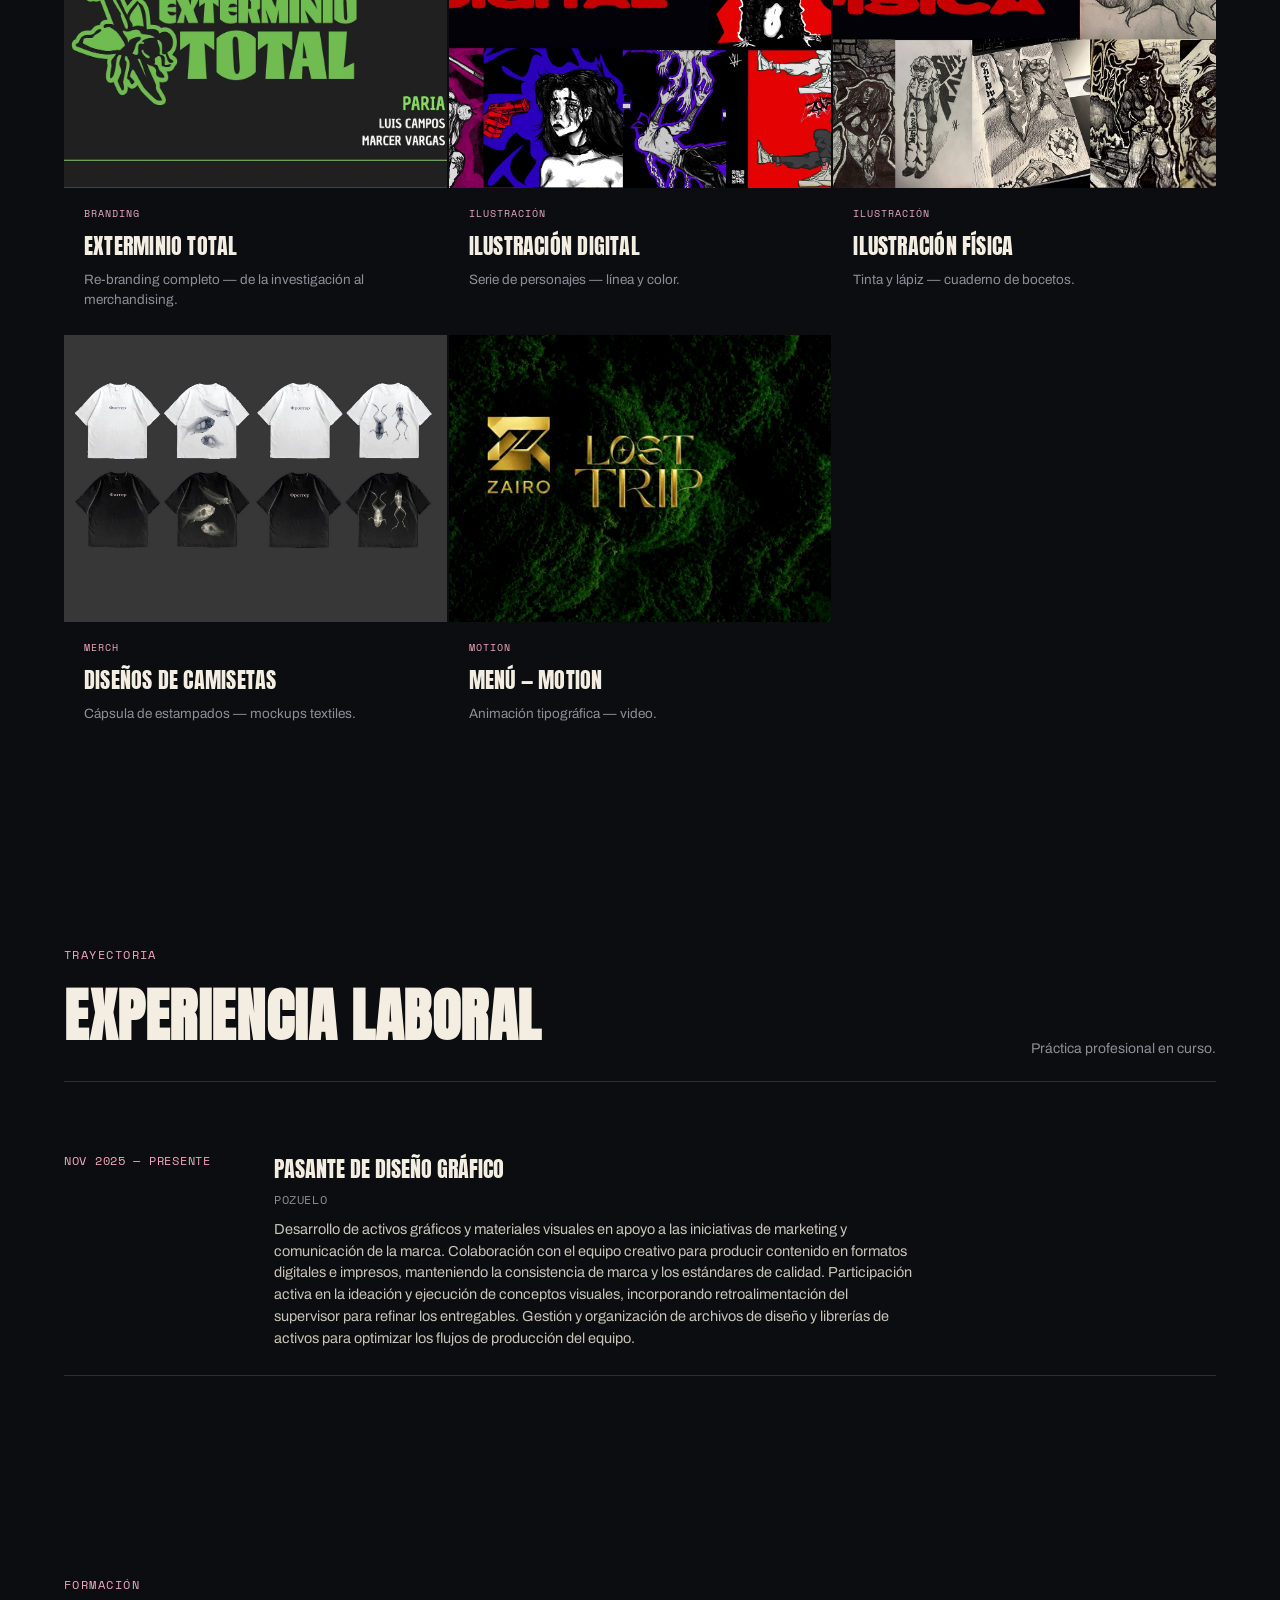
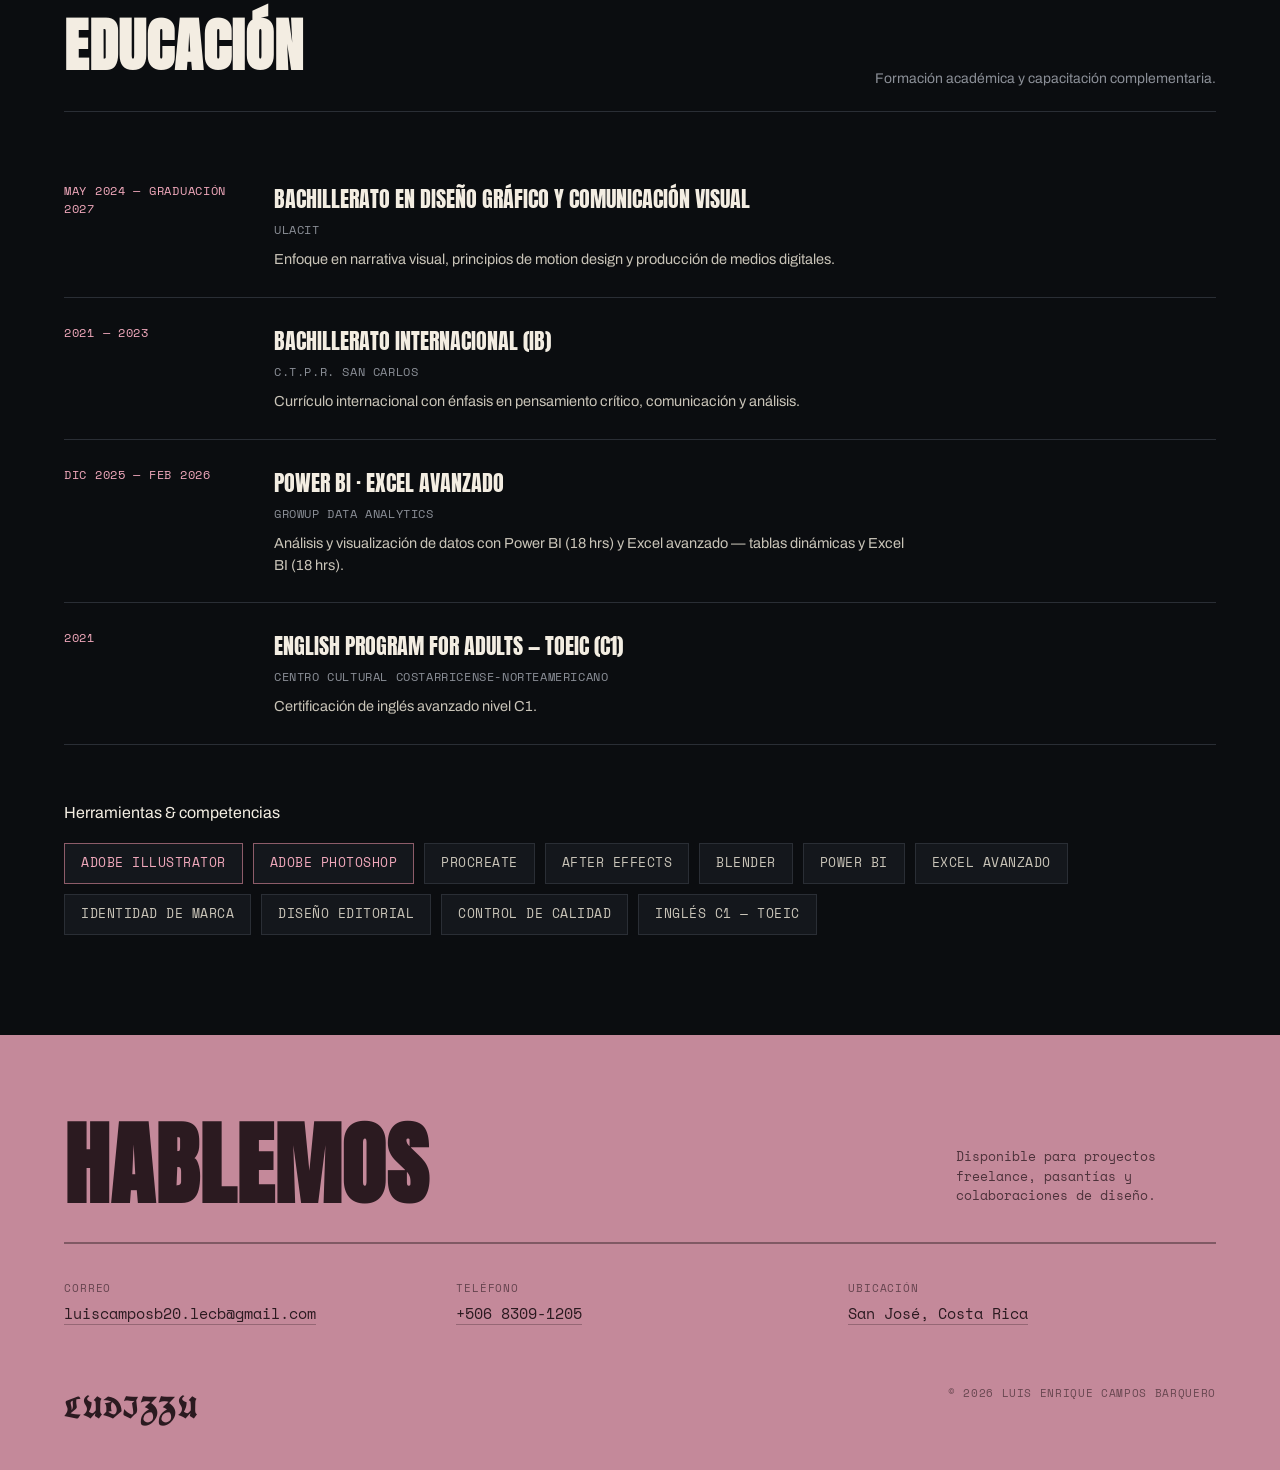
==== commit cb716c96: "Add files via upload" ====
--- a/index.html
+++ b/index.html
@@ -26,344 +26,7 @@
   Una vez agregado, el título principal usa Mongoose automáticamente.
   Mientras tanto se muestra Big Shoulders Display, la alternativa libre más parecida.
 -->
-<style>
-  :root{
-    --bg:#0b0d10;
-    --bg-panel:#14171c;
-    --bg-panel-2:#191c22;
-    --ink:#f3ede2;
-    --ink-dim:#c9c4b8;
-    /* Rosa pastel — reemplaza el rojo anterior */
-    --pink:#f0a8bb;
-    --pink-soft:#f7c9d5;
-    --pink-deep:#8d5c69;
-    --pink-dark:#c4899a;   /* rosa pastel oscuro — fondo de contacto */
-    --muted:#8b8f97;
-    --line:#2a2e35;
-    /* Stack tipográfico del título principal */
-    --display-main:'Mongoose','Big Shoulders Display','Big Shoulders','Anton',
-                   'Archivo Narrow','Oswald',sans-serif;
-  }
-  *{box-sizing:border-box; margin:0; padding:0;}
-  html{scroll-behavior:smooth;}
-  body{
-    background:var(--bg);
-    color:var(--ink);
-    font-family:'Archivo', sans-serif;
-    line-height:1.5;
-    overflow-x:hidden;
-  }
-  ::selection{ background:var(--pink); color:var(--ink); }
-
-  .display{ font-family:'Anton', sans-serif; text-transform:uppercase; letter-spacing:0.01em; }
-  .gothic{ font-family:'UnifrakturCook', serif; font-weight:700; }
-  .mono{ font-family:'Space Mono', monospace; }
-
-  a{ color:inherit; }
-
-  img{ display:block; max-width:100%; }
-
-  .noise{
-    position:fixed; inset:0; pointer-events:none; z-index:2;
-    opacity:0.05; mix-blend-mode:overlay;
-    background-image:url("data:image/svg+xml,%3Csvg xmlns='http://www.w3.org/2000/svg' width='120' height='120'%3E%3Cfilter id='n'%3E%3CfeTurbulence type='fractalNoise' baseFrequency='0.9' numOctaves='2' stitchTiles='stitch'/%3E%3C/filter%3E%3Crect width='100%25' height='100%25' filter='url(%23n)'/%3E%3C/svg%3E");
-  }
-
-  /* ---------- NAV ---------- */
-  header{
-    position:sticky; top:0; z-index:50;
-    display:flex; align-items:center; justify-content:space-between;
-    padding:16px 5vw;
-    background:rgba(11,13,16,0.88);
-    backdrop-filter:blur(6px);
-    border-bottom:1px solid var(--line);
-  }
-  .brandmark{
-    display:inline-flex; align-items:center;
-    font-family:'UnifrakturCook', serif; font-weight:700;
-    font-size:28px; line-height:1; letter-spacing:0.01em;
-    color:var(--ink); text-decoration:none;
-    background:none; border:none; padding:0; cursor:pointer;
-    transition:color .2s ease, transform .2s ease;
-  }
-  .brandmark:hover{ color:var(--pink); transform:translateY(-1px); }
-  .brandmark:focus-visible{ outline:2px solid var(--pink); outline-offset:4px; }
-  nav ul{
-    list-style:none; display:flex; gap:28px;
-  }
-  nav a{
-    text-decoration:none; font-family:'Space Mono', monospace; font-size:12px;
-    letter-spacing:0.05em; text-transform:uppercase; color:var(--ink-dim);
-    position:relative; padding-bottom:4px;
-    transition:color .2s ease;
-  }
-  nav a:hover{ color:var(--ink); }
-  nav a::after{
-    content:''; position:absolute; left:0; bottom:0; width:0; height:2px;
-    background:var(--pink); transition:width .25s ease;
-  }
-  nav a:hover::after{ width:100%; }
-  /* Compensa el header fijo al navegar por anclas */
-  section[id], footer[id]{ scroll-margin-top:84px; }
-
-  /* ---------- HERO ---------- */
-  .hero{
-    position:relative;
-    min-height:92vh;
-    display:flex; align-items:flex-end;
-    overflow:hidden;
-    border-bottom:1px solid var(--line);
-  }
-  .hero::before{
-    content:'';
-    position:absolute; inset:0;
-    background:
-      radial-gradient(ellipse at 22% 18%, #4d5057 0%, transparent 52%),
-      radial-gradient(ellipse at 82% 72%, #34373d 0%, transparent 60%),
-      linear-gradient(160deg, #34373c 0%, #1b1d21 48%, #0b0d10 100%);
-  }
-  .hero::after{
-    content:'';
-    position:absolute; inset:0;
-    opacity:0.5; mix-blend-mode:overlay;
-    background-image:url("data:image/svg+xml,%3Csvg xmlns='http://www.w3.org/2000/svg' width='180' height='180'%3E%3Cfilter id='g'%3E%3CfeTurbulence type='fractalNoise' baseFrequency='0.85' numOctaves='3' stitchTiles='stitch'/%3E%3CfeColorMatrix type='saturate' values='0'/%3E%3C/filter%3E%3Crect width='100%25' height='100%25' filter='url(%23g)'/%3E%3C/svg%3E");
-  }
-  .hero-content{
-    position:relative; z-index:2;
-    padding:0 5vw 64px;
-    width:100%;
-  }
-  .eyebrow-row{
-    display:flex; align-items:center; gap:14px; margin-bottom:18px;
-  }
-  .eyebrow-row .gothic{ font-size:26px; color:var(--ink); }
-  .eyebrow-row .mono{ font-size:12px; color:var(--pink); letter-spacing:0.12em; text-transform:uppercase; }
-  .hero h1{
-    font-family:var(--display-main);
-    font-weight:900;
-    font-size:clamp(64px, 14vw, 190px);
-    line-height:0.82;
-    letter-spacing:0.005em;
-    color:var(--ink);
-    text-shadow: 3px 3px 0 rgba(0,0,0,0.4);
-  }
-  .hero h1 .accent{ color:var(--pink); display:block; }
-  .hero-sub{
-    max-width:560px; margin-top:22px;
-    font-size:16px; color:var(--ink-dim);
-    border-left:3px solid var(--pink); padding-left:16px;
-  }
-  .scroll-cue{
-    position:absolute; bottom:22px; left:5vw; z-index:2;
-    font-family:'Space Mono', monospace; font-size:11px; color:var(--muted);
-    letter-spacing:0.1em; text-transform:uppercase;
-    display:flex; align-items:center; gap:8px;
-  }
-  .scroll-cue .bar{ width:1px; height:24px; background:var(--muted); animation:pulse 1.8s infinite ease-in-out; }
-  @keyframes pulse{ 0%,100%{opacity:.2} 50%{opacity:1} }
-
-  /* ---------- SECTION SHELL ---------- */
-  section{ padding:100px 5vw; position:relative; }
-  .section-head{
-    display:flex; justify-content:space-between; align-items:flex-end;
-    gap:24px; margin-bottom:44px; flex-wrap:wrap;
-    border-bottom:1px solid var(--line); padding-bottom:22px;
-  }
-  .section-head .tag{
-    font-family:'Space Mono', monospace; font-size:12px; color:var(--pink);
-    text-transform:uppercase; letter-spacing:0.12em; margin-bottom:8px; display:block;
-  }
-  .section-head h2{ font-size:clamp(32px,5vw,58px); }
-  .section-head p{ max-width:380px; color:var(--muted); font-size:14px; }
-
-  /* ---------- ABOUT / SPEC STRIP ---------- */
-  .about{ background:var(--bg-panel); border-bottom:1px solid var(--line); }
-  .about-grid{
-    display:grid; grid-template-columns:1.3fr 1fr; gap:60px;
-  }
-  .about-text p{ font-size:18px; color:var(--ink-dim); margin-bottom:18px; max-width:640px; }
-  .about-text p:first-child{ font-size:22px; color:var(--ink); font-weight:500; }
-  .spec-sheet{
-    border:1px solid var(--line); padding:24px;
-    background:var(--bg-panel-2);
-  }
-  .spec-sheet .label{
-    font-family:'Space Mono', monospace; font-size:11px; color:var(--pink);
-    text-transform:uppercase; letter-spacing:0.1em; margin-bottom:14px;
-    border-bottom:1px dashed var(--line); padding-bottom:10px;
-  }
-  .spec-row{
-    display:flex; justify-content:space-between; gap:12px;
-    padding:10px 0; border-bottom:1px solid var(--line);
-    font-family:'Space Mono', monospace; font-size:13px;
-  }
-  .spec-row:last-child{ border-bottom:none; }
-  .spec-row span:first-child{ color:var(--muted); }
-  .spec-row span:last-child{ color:var(--ink); text-align:right; }
-
-  /* ---------- FILTER ---------- */
-  .filters{
-    display:flex; flex-wrap:wrap; gap:10px; margin-bottom:40px;
-  }
-  .filter-btn{
-    font-family:'Space Mono', monospace; font-size:12px; text-transform:uppercase;
-    letter-spacing:0.06em; padding:9px 18px; border:1px solid var(--line);
-    background:transparent; color:var(--ink-dim); cursor:pointer;
-    transition:all .2s ease; border-radius:2px;
-  }
-  .filter-btn:hover{ border-color:var(--pink); color:var(--ink); }
-  .filter-btn.active{ background:var(--pink); border-color:var(--pink); color:#1a1013; font-weight:700; }
-
-  /* ---------- GRID ---------- */
-  .grid{
-    display:grid; grid-template-columns:repeat(3, 1fr); gap:2px;
-    background:var(--bg);
-  }
-  @media (min-width:901px){
-    .grid.few-3 { grid-template-columns:repeat(3, 1fr); }
-    .grid.few-2 { grid-template-columns:repeat(2, 1fr); max-width:calc(200% / 3); }
-    .grid.few-1 { grid-template-columns:1fr; max-width:calc(100% / 3); }
-  }
-  .card{
-    background:var(--bg); cursor:pointer; position:relative; overflow:hidden;
-    transition:transform 0.25s;
-  }
-  .card-img{
-    position:relative; overflow:hidden; aspect-ratio:4/3; background:#000;
-  }
-  .card-img img{
-    width:100%; height:100%; object-fit:cover;
-    transition:transform .5s ease, filter .5s ease;
-    filter:grayscale(0.15) contrast(1.05);
-  }
-  .card:hover .card-img img{ transform:scale(1.06); filter:grayscale(0) contrast(1.1); }
-  .card-body{ padding:18px 20px 22px; }
-  .card-cat{
-    font-family:'Space Mono', monospace; font-size:10px; color:var(--pink);
-    text-transform:uppercase; letter-spacing:0.1em; margin-bottom:8px; display:block;
-  }
-  .card-title{ font-family:'Anton', sans-serif; font-size:22px; text-transform:uppercase; margin-bottom:8px; letter-spacing:0.01em;}
-  .card-desc{ font-size:13.5px; color:var(--muted); line-height:1.5; }
-  .card-view{
-    position:absolute; top:14px; right:14px; z-index:2;
-    font-family:'Space Mono', monospace; font-size:10px; color:var(--ink);
-    background:rgba(0,0,0,0.55); border:1px solid rgba(255,255,255,0.2);
-    padding:5px 10px; text-transform:uppercase; letter-spacing:0.08em;
-    opacity:0; transition:opacity .25s ease;
-  }
-  .card:hover .card-view, .card:focus-visible .card-view{ opacity:1; }
-  .card:focus-visible{ outline:2px solid var(--pink); outline-offset:-2px; }
-  .card.hide{ display:none; }
-  @media (prefers-reduced-motion: reduce){
-    *{ animation:none !important; transition:none !important; }
-    html{ scroll-behavior:auto; }
-  }
-
-  /* ---------- EXPERIENCE ---------- */
-  .exp-item{
-    display:grid; grid-template-columns:180px 1fr; gap:30px;
-    padding:26px 0; border-bottom:1px solid var(--line);
-  }
-  .exp-item:first-child{ border-top:1px solid var(--line); }
-  .exp-date{ font-family:'Space Mono', monospace; font-size:12px; color:var(--pink); text-transform:uppercase; letter-spacing:0.06em; }
-  .exp-role{ font-family:'Anton', sans-serif; font-size:22px; text-transform:uppercase; margin-bottom:6px; }
-  .exp-org{ font-family:'Space Mono', monospace; font-size:12px; color:var(--muted); margin-bottom:10px; text-transform:uppercase; letter-spacing:0.05em;}
-  .exp-desc{ color:var(--ink-dim); font-size:14.5px; max-width:640px; }
-
-  /* ---------- SKILLS ---------- */
-  .skills-wrap{ display:flex; flex-wrap:wrap; gap:10px; }
-  .chip{
-    font-family:'Space Mono', monospace; font-size:12.5px; text-transform:uppercase;
-    letter-spacing:0.04em; padding:10px 16px; border:1px solid var(--line);
-    color:var(--ink-dim); background:var(--bg-panel);
-  }
-  .chip.red{ border-color:var(--pink-deep); color:var(--pink); }
-
-  /* ---------- FOOTER ---------- */
-  footer{
-    background:var(--pink-dark);
-    color:#2b1a20;
-    padding:90px 5vw 40px;
-    position:relative; overflow:hidden;
-  }
-  .footer-inner{ position:relative; z-index:1; }
-  .footer-head{
-    display:flex; justify-content:space-between; align-items:flex-end; flex-wrap:wrap;
-    gap:20px; border-bottom:2px solid rgba(0,0,0,0.35); padding-bottom:36px; margin-bottom:36px;
-  }
-  footer h2{
-    font-size:clamp(40px, 8vw, 90px); color:#2b1a20;
-    line-height:0.9;
-  }
-  .footer-cta{
-    font-family:'Space Mono', monospace; font-size:13px; color:rgba(43,26,32,0.78);
-    max-width:260px;
-  }
-  .footer-contact{
-    display:grid; grid-template-columns:repeat(3,1fr); gap:24px;
-    font-family:'Space Mono', monospace; font-size:13px;
-  }
-  .footer-contact .label{ display:block; color:rgba(43,26,32,0.62); margin-bottom:6px; text-transform:uppercase; font-size:11px; letter-spacing:0.08em;}
-  .footer-contact a{ color:#2b1a20; text-decoration:none; font-size:15px; border-bottom:1px solid rgba(43,26,32,0.3); transition:border-color .2s ease; }
-  .footer-contact a:hover{ border-color:#2b1a20; }
-  .footer-bottom{
-    margin-top:60px; display:flex; justify-content:space-between; flex-wrap:wrap; gap:12px;
-    font-family:'Space Mono', monospace; font-size:11px; color:rgba(43,26,32,0.6);
-    text-transform:uppercase; letter-spacing:0.06em;
-  }
-  .footer-signature{ font-family:'UnifrakturCook', serif; font-size:30px; color:#2b1a20; }
-
-  /* ---------- LIGHTBOX ---------- */
-  .lightbox{
-    position:fixed; inset:0; z-index:100; background:rgba(6,7,9,0.94);
-    display:flex; align-items:center; justify-content:center;
-    opacity:0; pointer-events:none; transition:opacity .25s ease;
-    padding:5vw;
-  }
-  .lightbox.open{ opacity:1; pointer-events:all; }
-  .lightbox-inner{ max-width:1000px; width:100%; max-height:88vh; display:flex; flex-direction:column; }
-  .lightbox-media{ position:relative; display:flex; align-items:center; justify-content:center; }
-  .lightbox img{ width:100%; border:1px solid var(--line); max-height:70vh; object-fit:contain; background:#000; }
-  .lightbox video{ width:100%; max-height:70vh; border:1px solid var(--line); background:#000; }
-  .lightbox-nav{
-    position:absolute; top:50%; transform:translateY(-50%);
-    background:rgba(0,0,0,0.55); border:1px solid rgba(255,255,255,0.2); color:var(--ink);
-    font-size:26px; width:44px; height:44px; cursor:pointer; z-index:3;
-    display:flex; align-items:center; justify-content:center; line-height:1;
-    transition:background .2s ease;
-  }
-  .lightbox-nav:hover{ background:var(--pink); border-color:var(--pink); color:#1a1013; }
-  .lightbox-nav.prev{ left:10px; }
-  .lightbox-nav.next{ right:10px; }
-  .lightbox-nav.hidden{ display:none; }
-  .lightbox-cap{ margin-top:18px; display:flex; justify-content:space-between; gap:20px; flex-wrap:wrap; align-items:flex-start;}
-  .lightbox-cap h3{ font-family:'Anton', sans-serif; font-size:26px; text-transform:uppercase; }
-  .lightbox-cap p{ color:var(--muted); font-size:13.5px; max-width:480px; }
-  .lightbox-count{ font-size:12px; color:var(--muted); white-space:nowrap; }
-  .lightbox-close{
-    position:absolute; top:24px; right:5vw;
-    font-family:'Space Mono', monospace; font-size:12px; color:var(--ink);
-    border:1px solid var(--line); background:transparent; padding:10px 16px;
-    cursor:pointer; text-transform:uppercase; letter-spacing:0.08em;
-  }
-  .lightbox-close:hover{ border-color:var(--pink); color:var(--pink); }
-
-  /* ---------- RESPONSIVE ---------- */
-  @media (max-width:900px){
-    .about-grid{ grid-template-columns:1fr; }
-    .grid{ grid-template-columns:repeat(2,1fr); }
-    .exp-item{ grid-template-columns:1fr; gap:8px; }
-    .footer-contact{ grid-template-columns:1fr; }
-  }
-  @media (max-width:640px){
-    header{ padding:14px 6vw; flex-wrap:wrap; gap:10px; }
-    nav ul{ gap:14px; width:100%; justify-content:flex-start; flex-wrap:wrap; }
-    nav a{ font-size:10.5px; }
-    .grid{ grid-template-columns:1fr; }
-    .hero-figure{ opacity:0.5; }
-    section{ padding:70px 6vw; }
-  }
-</style>
+<link rel="stylesheet" href="css/styles.css">
 </head>
 <body>
 
@@ -385,6 +48,12 @@
 
 <!-- HERO -->
 <section class="hero" style="padding:0;">
+  <picture class="hero-media">
+    <!-- Vertical para teléfono, horizontal para escritorio -->
+    <source media="(max-width: 640px)" srcset="assets/hero-mobile.jpg">
+    <source media="(min-width: 641px)" srcset="assets/hero-desktop.jpg">
+    <img src="assets/hero-desktop.jpg" alt="Luis Campos — retrato" fetchpriority="high" decoding="async">
+  </picture>
   <div class="hero-content">
     <div class="eyebrow-row">
       <span class="mono">Portafolio gráfico — 2026</span>
@@ -525,6 +194,18 @@
         <span class="card-cat">Branding</span>
         <div class="card-title">Rosa Santa</div>
         <p class="card-desc">Identidad — monograma y lockups.</p>
+      </div>
+    </div>
+
+    <div class="card" data-cat="branding"
+      data-images='["assets/AU_1.jpg","assets/AU_2.jpg","assets/AU_3.jpg","assets/AU_4.jpg","assets/AU_5.jpg"]'
+      data-title="Aura" data-desc="Identidad de marca para una línea de chicles funcionales. El isotipo construye un cerebro a partir de las propias letras del nombre, y el sistema se declina en tres variantes de producto — Focus (ashwagandha), Calm (CBD) y Energy (cafeína) — cada una con su código cromático. Incluye paleta, sistema tipográfico (Podium Soft y Bootzy) y aplicación sobre empaque circular.">
+      <div class="card-img"><img src="assets/AU_4.jpg" alt="Identidad de marca Aura" loading="lazy"></div>
+      <div class="card-view">Ver proyecto</div>
+      <div class="card-body">
+        <span class="card-cat">Branding</span>
+        <div class="card-title">Aura</div>
+        <p class="card-desc">Identidad — chicles funcionales.</p>
       </div>
     </div>
 
@@ -716,136 +397,7 @@
   </div>
 </div>
 
-<script>
-  // Filtering
-  const filterBtns = document.querySelectorAll('.filter-btn');
-  const cards = document.querySelectorAll('.card');
-  const grid = document.getElementById('grid');
-  function applyGridWidth(){
-    const visible = Array.from(cards).filter(c=>!c.classList.contains('hide')).length;
-    grid.classList.remove('few-1','few-2','few-3');
-    if(visible === 1) grid.classList.add('few-1');
-    else if(visible === 2) grid.classList.add('few-2');
-    else grid.classList.add('few-3');
-  }
-  filterBtns.forEach(btn=>{
-    btn.addEventListener('click', ()=>{
-      filterBtns.forEach(b=>b.classList.remove('active'));
-      btn.classList.add('active');
-      const f = btn.dataset.filter;
-      cards.forEach(c=>{
-        if(f === 'all' || c.dataset.cat === f){ c.classList.remove('hide'); }
-        else{ c.classList.add('hide'); }
-      });
-      applyGridWidth();
-    });
-  });
-  applyGridWidth();
-
-  // Lightbox
-  const lightbox = document.getElementById('lightbox');
-  const lightboxImg = document.getElementById('lightboxImg');
-  const lightboxVideo = document.getElementById('lightboxVideo');
-  const lightboxTitle = document.getElementById('lightboxTitle');
-  const lightboxDesc = document.getElementById('lightboxDesc');
-  const lightboxCount = document.getElementById('lightboxCount');
-  const lightboxClose = document.getElementById('lightboxClose');
-  const lightboxPrev = document.getElementById('lightboxPrev');
-  const lightboxNext = document.getElementById('lightboxNext');
-
-  let currentImages = [];
-  let currentIndex = 0;
-  let isVideo = false;
-
-  function stopVideo(){
-    lightboxVideo.pause();
-    lightboxVideo.removeAttribute('src');
-    lightboxVideo.load();
-  }
-
-  function renderSlide(){
-    if(isVideo){
-      lightboxImg.style.display = 'none';
-      lightboxVideo.style.display = 'block';
-      lightboxVideo.src = currentImages[0];
-      lightboxNav(false);
-      lightboxCount.textContent = '';
-    } else {
-      lightboxVideo.style.display = 'none';
-      lightboxImg.style.display = 'block';
-      lightboxImg.src = currentImages[currentIndex];
-      lightboxNav(currentImages.length > 1);
-      lightboxCount.textContent = currentImages.length > 1 ? (currentIndex+1) + ' / ' + currentImages.length : '';
-    }
-  }
-  function lightboxNav(show){
-    lightboxPrev.classList.toggle('hidden', !show);
-    lightboxNext.classList.toggle('hidden', !show);
-  }
-
-  // Accesibilidad: las tarjetas se pueden abrir con teclado
-  cards.forEach(c=>{
-    c.setAttribute('tabindex','0');
-    c.setAttribute('role','button');
-    c.setAttribute('aria-label','Ver proyecto: ' + (c.dataset.title || ''));
-    c.addEventListener('keydown', (e)=>{
-      if(e.key === 'Enter' || e.key === ' '){ e.preventDefault(); c.click(); }
-    });
-  });
-
-  // Carga diferida para todas las imágenes de las tarjetas
-  document.querySelectorAll('.card-img img').forEach(img=>{
-    if(!img.hasAttribute('loading')) img.setAttribute('loading','lazy');
-    img.setAttribute('decoding','async');
-  });
-
-  cards.forEach(c=>{
-    c.addEventListener('click', ()=>{
-      stopVideo();
-      lightboxTitle.textContent = c.dataset.title;
-      lightboxDesc.textContent = c.dataset.desc;
-      if(c.dataset.video){
-        isVideo = true;
-        currentImages = [c.dataset.video];
-        currentIndex = 0;
-      } else if(c.dataset.images){
-        isVideo = false;
-        currentImages = JSON.parse(c.dataset.images);
-        currentIndex = 0;
-      } else {
-        isVideo = false;
-        currentImages = [c.dataset.img];
-        currentIndex = 0;
-      }
-      renderSlide();
-      lightbox.classList.add('open');
-    });
-  });
-
-  lightboxPrev.addEventListener('click', (e)=>{
-    e.stopPropagation();
-    currentIndex = (currentIndex - 1 + currentImages.length) % currentImages.length;
-    renderSlide();
-  });
-  lightboxNext.addEventListener('click', (e)=>{
-    e.stopPropagation();
-    currentIndex = (currentIndex + 1) % currentImages.length;
-    renderSlide();
-  });
-
-  function closeLightbox(){
-    stopVideo();
-    lightbox.classList.remove('open');
-  }
-  lightboxClose.addEventListener('click', closeLightbox);
-  lightbox.addEventListener('click', (e)=>{ if(e.target === lightbox) closeLightbox(); });
-  document.addEventListener('keydown', (e)=>{
-    if(!lightbox.classList.contains('open')) return;
-    if(e.key === 'Escape') closeLightbox();
-    if(e.key === 'ArrowRight' && !isVideo && currentImages.length>1){ currentIndex=(currentIndex+1)%currentImages.length; renderSlide(); }
-    if(e.key === 'ArrowLeft' && !isVideo && currentImages.length>1){ currentIndex=(currentIndex-1+currentImages.length)%currentImages.length; renderSlide(); }
-  });
-</script>
+<script src="js/main.js" defer></script>
 
 </body>
 </html>
--- a/css/styles.css
+++ b/css/styles.css
@@ -0,0 +1,374 @@
+/* ==========================================================================
+   Portafolio — Luis Enrique Campos Barquero (Ludizzu)
+   Hoja de estilos principal
+   --------------------------------------------------------------------------
+   Índice:
+     1.  Variables y reset
+     2.  Utilidades tipográficas
+     3.  Header y navegación
+     4.  Portada (hero)
+     5.  Secciones y encabezados
+     6.  Perfil y ficha técnica
+     7.  Filtros
+     8.  Grid de proyectos
+     9.  Experiencia y educación
+     10. Habilidades
+     11. Footer / contacto
+     12. Lightbox
+     13. Responsive
+   ========================================================================== */
+
+:root{
+  --bg:#0b0d10;
+  --bg-panel:#14171c;
+  --bg-panel-2:#191c22;
+  --ink:#f3ede2;
+  --ink-dim:#c9c4b8;
+  /* Rosa pastel — reemplaza el rojo anterior */
+  --pink:#f0a8bb;
+  --pink-soft:#f7c9d5;
+  --pink-deep:#8d5c69;
+  --pink-dark:#c4899a;   /* rosa pastel oscuro — fondo de contacto */
+  --muted:#8b8f97;
+  --line:#2a2e35;
+  /* Stack tipográfico del título principal */
+  --display-main:'Mongoose','Big Shoulders Display','Big Shoulders','Anton',
+                 'Archivo Narrow','Oswald',sans-serif;
+}
+*{box-sizing:border-box; margin:0; padding:0;}
+html{scroll-behavior:smooth;}
+body{
+  background:var(--bg);
+  color:var(--ink);
+  font-family:'Archivo', sans-serif;
+  line-height:1.5;
+  overflow-x:hidden;
+}
+::selection{ background:var(--pink); color:var(--ink); }
+
+.display{ font-family:'Anton', sans-serif; text-transform:uppercase; letter-spacing:0.01em; }
+.gothic{ font-family:'UnifrakturCook', serif; font-weight:700; }
+.mono{ font-family:'Space Mono', monospace; }
+
+a{ color:inherit; }
+
+img{ display:block; max-width:100%; }
+
+.noise{
+  position:fixed; inset:0; pointer-events:none; z-index:2;
+  opacity:0.05; mix-blend-mode:overlay;
+  background-image:url("data:image/svg+xml,%3Csvg xmlns='http://www.w3.org/2000/svg' width='120' height='120'%3E%3Cfilter id='n'%3E%3CfeTurbulence type='fractalNoise' baseFrequency='0.9' numOctaves='2' stitchTiles='stitch'/%3E%3C/filter%3E%3Crect width='100%25' height='100%25' filter='url(%23n)'/%3E%3C/svg%3E");
+}
+
+/* ---------- NAV ---------- */
+header{
+  position:sticky; top:0; z-index:50;
+  display:flex; align-items:center; justify-content:space-between;
+  padding:16px 5vw;
+  background:rgba(11,13,16,0.88);
+  backdrop-filter:blur(6px);
+  border-bottom:1px solid var(--line);
+}
+.brandmark{
+  display:inline-flex; align-items:center;
+  font-family:'UnifrakturCook', serif; font-weight:700;
+  font-size:28px; line-height:1; letter-spacing:0.01em;
+  color:var(--ink); text-decoration:none;
+  background:none; border:none; padding:0; cursor:pointer;
+  transition:color .2s ease, transform .2s ease;
+}
+.brandmark:hover{ color:var(--pink); transform:translateY(-1px); }
+.brandmark:focus-visible{ outline:2px solid var(--pink); outline-offset:4px; }
+nav ul{
+  list-style:none; display:flex; gap:28px;
+}
+nav a{
+  text-decoration:none; font-family:'Space Mono', monospace; font-size:12px;
+  letter-spacing:0.05em; text-transform:uppercase; color:var(--ink-dim);
+  position:relative; padding-bottom:4px;
+  transition:color .2s ease;
+}
+nav a:hover{ color:var(--ink); }
+nav a::after{
+  content:''; position:absolute; left:0; bottom:0; width:0; height:2px;
+  background:var(--pink); transition:width .25s ease;
+}
+nav a:hover::after{ width:100%; }
+/* Compensa el header fijo al navegar por anclas */
+section[id], footer[id]{ scroll-margin-top:84px; }
+
+/* ---------- HERO ---------- */
+.hero{
+  position:relative;
+  min-height:92vh;
+  display:flex; align-items:flex-end;
+  overflow:hidden;
+  border-bottom:1px solid var(--line);
+}
+/* Imagen de portada — servida por <picture>, ver .hero-media */
+.hero-media{
+  position:absolute; inset:0; z-index:0;
+  margin:0;
+}
+.hero-media img{
+  width:100%; height:100%;
+  object-fit:cover;
+  object-position:center right;
+}
+/* Velo que garantiza legibilidad del titular sobre la foto */
+.hero::after{
+  content:'';
+  position:absolute; inset:0; z-index:1;
+  background:linear-gradient(
+    100deg,
+    rgba(11,13,16,0.86) 0%,
+    rgba(11,13,16,0.55) 32%,
+    rgba(11,13,16,0.12) 56%,
+    rgba(11,13,16,0) 100%
+  );
+}
+.hero-content{
+  position:relative; z-index:2;
+  padding:0 5vw 64px;
+  width:100%;
+}
+.eyebrow-row{
+  display:flex; align-items:center; gap:14px; margin-bottom:18px;
+}
+.eyebrow-row .gothic{ font-size:26px; color:var(--ink); }
+.eyebrow-row .mono{ font-size:12px; color:var(--pink); letter-spacing:0.12em; text-transform:uppercase; }
+.hero h1{
+  font-family:var(--display-main);
+  font-weight:900;
+  font-size:clamp(54px, 10.5vw, 150px);
+  line-height:0.84;
+  letter-spacing:0.005em;
+  color:var(--ink);
+  text-shadow: 3px 3px 0 rgba(0,0,0,0.4);
+}
+.hero h1 .accent{ color:var(--pink); display:block; }
+.hero-sub{
+  max-width:560px; margin-top:22px;
+  font-size:16px; color:var(--ink-dim);
+  border-left:3px solid var(--pink); padding-left:16px;
+}
+.scroll-cue{
+  position:absolute; bottom:22px; left:5vw; z-index:2;
+  font-family:'Space Mono', monospace; font-size:11px; color:var(--muted);
+  letter-spacing:0.1em; text-transform:uppercase;
+  display:flex; align-items:center; gap:8px;
+}
+.scroll-cue .bar{ width:1px; height:24px; background:var(--muted); animation:pulse 1.8s infinite ease-in-out; }
+@keyframes pulse{ 0%,100%{opacity:.2} 50%{opacity:1} }
+
+/* ---------- SECTION SHELL ---------- */
+section{ padding:100px 5vw; position:relative; }
+.section-head{
+  display:flex; justify-content:space-between; align-items:flex-end;
+  gap:24px; margin-bottom:44px; flex-wrap:wrap;
+  border-bottom:1px solid var(--line); padding-bottom:22px;
+}
+.section-head .tag{
+  font-family:'Space Mono', monospace; font-size:12px; color:var(--pink);
+  text-transform:uppercase; letter-spacing:0.12em; margin-bottom:8px; display:block;
+}
+.section-head h2{ font-size:clamp(32px,5vw,58px); }
+.section-head p{ max-width:380px; color:var(--muted); font-size:14px; }
+
+/* ---------- ABOUT / SPEC STRIP ---------- */
+.about{ background:var(--bg-panel); border-bottom:1px solid var(--line); }
+.about-grid{
+  display:grid; grid-template-columns:1.3fr 1fr; gap:60px;
+}
+.about-text p{ font-size:18px; color:var(--ink-dim); margin-bottom:18px; max-width:640px; }
+.about-text p:first-child{ font-size:22px; color:var(--ink); font-weight:500; }
+.spec-sheet{
+  border:1px solid var(--line); padding:24px;
+  background:var(--bg-panel-2);
+}
+.spec-sheet .label{
+  font-family:'Space Mono', monospace; font-size:11px; color:var(--pink);
+  text-transform:uppercase; letter-spacing:0.1em; margin-bottom:14px;
+  border-bottom:1px dashed var(--line); padding-bottom:10px;
+}
+.spec-row{
+  display:flex; justify-content:space-between; gap:12px;
+  padding:10px 0; border-bottom:1px solid var(--line);
+  font-family:'Space Mono', monospace; font-size:13px;
+}
+.spec-row:last-child{ border-bottom:none; }
+.spec-row span:first-child{ color:var(--muted); }
+.spec-row span:last-child{ color:var(--ink); text-align:right; }
+
+/* ---------- FILTER ---------- */
+.filters{
+  display:flex; flex-wrap:wrap; gap:10px; margin-bottom:40px;
+}
+.filter-btn{
+  font-family:'Space Mono', monospace; font-size:12px; text-transform:uppercase;
+  letter-spacing:0.06em; padding:9px 18px; border:1px solid var(--line);
+  background:transparent; color:var(--ink-dim); cursor:pointer;
+  transition:all .2s ease; border-radius:2px;
+}
+.filter-btn:hover{ border-color:var(--pink); color:var(--ink); }
+.filter-btn.active{ background:var(--pink); border-color:var(--pink); color:#1a1013; font-weight:700; }
+
+/* ---------- GRID ---------- */
+.grid{
+  display:grid; grid-template-columns:repeat(3, 1fr); gap:2px;
+  background:var(--bg);
+}
+@media (min-width:901px){
+  .grid.few-3 { grid-template-columns:repeat(3, 1fr); }
+  .grid.few-2 { grid-template-columns:repeat(2, 1fr); max-width:calc(200% / 3); }
+  .grid.few-1 { grid-template-columns:1fr; max-width:calc(100% / 3); }
+}
+.card{
+  background:var(--bg); cursor:pointer; position:relative; overflow:hidden;
+  transition:transform 0.25s;
+}
+.card-img{
+  position:relative; overflow:hidden; aspect-ratio:4/3; background:#000;
+}
+.card-img img{
+  width:100%; height:100%; object-fit:cover;
+  transition:transform .5s ease, filter .5s ease;
+  filter:grayscale(0.15) contrast(1.05);
+}
+.card:hover .card-img img{ transform:scale(1.06); filter:grayscale(0) contrast(1.1); }
+.card-body{ padding:18px 20px 22px; }
+.card-cat{
+  font-family:'Space Mono', monospace; font-size:10px; color:var(--pink);
+  text-transform:uppercase; letter-spacing:0.1em; margin-bottom:8px; display:block;
+}
+.card-title{ font-family:'Anton', sans-serif; font-size:22px; text-transform:uppercase; margin-bottom:8px; letter-spacing:0.01em;}
+.card-desc{ font-size:13.5px; color:var(--muted); line-height:1.5; }
+.card-view{
+  position:absolute; top:14px; right:14px; z-index:2;
+  font-family:'Space Mono', monospace; font-size:10px; color:var(--ink);
+  background:rgba(0,0,0,0.55); border:1px solid rgba(255,255,255,0.2);
+  padding:5px 10px; text-transform:uppercase; letter-spacing:0.08em;
+  opacity:0; transition:opacity .25s ease;
+}
+.card:hover .card-view, .card:focus-visible .card-view{ opacity:1; }
+.card:focus-visible{ outline:2px solid var(--pink); outline-offset:-2px; }
+.card.hide{ display:none; }
+@media (prefers-reduced-motion: reduce){
+  *{ animation:none !important; transition:none !important; }
+  html{ scroll-behavior:auto; }
+}
+
+/* ---------- EXPERIENCE ---------- */
+.exp-item{
+  display:grid; grid-template-columns:180px 1fr; gap:30px;
+  padding:26px 0; border-bottom:1px solid var(--line);
+}
+.exp-item:first-child{ border-top:1px solid var(--line); }
+.exp-date{ font-family:'Space Mono', monospace; font-size:12px; color:var(--pink); text-transform:uppercase; letter-spacing:0.06em; }
+.exp-role{ font-family:'Anton', sans-serif; font-size:22px; text-transform:uppercase; margin-bottom:6px; }
+.exp-org{ font-family:'Space Mono', monospace; font-size:12px; color:var(--muted); margin-bottom:10px; text-transform:uppercase; letter-spacing:0.05em;}
+.exp-desc{ color:var(--ink-dim); font-size:14.5px; max-width:640px; }
+
+/* ---------- SKILLS ---------- */
+.skills-wrap{ display:flex; flex-wrap:wrap; gap:10px; }
+.chip{
+  font-family:'Space Mono', monospace; font-size:12.5px; text-transform:uppercase;
+  letter-spacing:0.04em; padding:10px 16px; border:1px solid var(--line);
+  color:var(--ink-dim); background:var(--bg-panel);
+}
+.chip.red{ border-color:var(--pink-deep); color:var(--pink); }
+
+/* ---------- FOOTER ---------- */
+footer{
+  background:var(--pink-dark);
+  color:#2b1a20;
+  padding:90px 5vw 40px;
+  position:relative; overflow:hidden;
+}
+.footer-inner{ position:relative; z-index:1; }
+.footer-head{
+  display:flex; justify-content:space-between; align-items:flex-end; flex-wrap:wrap;
+  gap:20px; border-bottom:2px solid rgba(0,0,0,0.35); padding-bottom:36px; margin-bottom:36px;
+}
+footer h2{
+  font-size:clamp(40px, 8vw, 90px); color:#2b1a20;
+  line-height:0.9;
+}
+.footer-cta{
+  font-family:'Space Mono', monospace; font-size:13px; color:rgba(43,26,32,0.78);
+  max-width:260px;
+}
+.footer-contact{
+  display:grid; grid-template-columns:repeat(3,1fr); gap:24px;
+  font-family:'Space Mono', monospace; font-size:13px;
+}
+.footer-contact .label{ display:block; color:rgba(43,26,32,0.62); margin-bottom:6px; text-transform:uppercase; font-size:11px; letter-spacing:0.08em;}
+.footer-contact a{ color:#2b1a20; text-decoration:none; font-size:15px; border-bottom:1px solid rgba(43,26,32,0.3); transition:border-color .2s ease; }
+.footer-contact a:hover{ border-color:#2b1a20; }
+.footer-bottom{
+  margin-top:60px; display:flex; justify-content:space-between; flex-wrap:wrap; gap:12px;
+  font-family:'Space Mono', monospace; font-size:11px; color:rgba(43,26,32,0.6);
+  text-transform:uppercase; letter-spacing:0.06em;
+}
+.footer-signature{ font-family:'UnifrakturCook', serif; font-size:30px; color:#2b1a20; }
+
+/* ---------- LIGHTBOX ---------- */
+.lightbox{
+  position:fixed; inset:0; z-index:100; background:rgba(6,7,9,0.94);
+  display:flex; align-items:center; justify-content:center;
+  opacity:0; pointer-events:none; transition:opacity .25s ease;
+  padding:5vw;
+}
+.lightbox.open{ opacity:1; pointer-events:all; }
+.lightbox-inner{ max-width:1000px; width:100%; max-height:88vh; display:flex; flex-direction:column; }
+.lightbox-media{ position:relative; display:flex; align-items:center; justify-content:center; }
+.lightbox img{ width:100%; border:1px solid var(--line); max-height:70vh; object-fit:contain; background:#000; }
+.lightbox video{ width:100%; max-height:70vh; border:1px solid var(--line); background:#000; }
+.lightbox-nav{
+  position:absolute; top:50%; transform:translateY(-50%);
+  background:rgba(0,0,0,0.55); border:1px solid rgba(255,255,255,0.2); color:var(--ink);
+  font-size:26px; width:44px; height:44px; cursor:pointer; z-index:3;
+  display:flex; align-items:center; justify-content:center; line-height:1;
+  transition:background .2s ease;
+}
+.lightbox-nav:hover{ background:var(--pink); border-color:var(--pink); color:#1a1013; }
+.lightbox-nav.prev{ left:10px; }
+.lightbox-nav.next{ right:10px; }
+.lightbox-nav.hidden{ display:none; }
+.lightbox-cap{ margin-top:18px; display:flex; justify-content:space-between; gap:20px; flex-wrap:wrap; align-items:flex-start;}
+.lightbox-cap h3{ font-family:'Anton', sans-serif; font-size:26px; text-transform:uppercase; }
+.lightbox-cap p{ color:var(--muted); font-size:13.5px; max-width:480px; }
+.lightbox-count{ font-size:12px; color:var(--muted); white-space:nowrap; }
+.lightbox-close{
+  position:absolute; top:24px; right:5vw;
+  font-family:'Space Mono', monospace; font-size:12px; color:var(--ink);
+  border:1px solid var(--line); background:transparent; padding:10px 16px;
+  cursor:pointer; text-transform:uppercase; letter-spacing:0.08em;
+}
+.lightbox-close:hover{ border-color:var(--pink); color:var(--pink); }
+
+/* ---------- RESPONSIVE ---------- */
+@media (max-width:900px){
+  .about-grid{ grid-template-columns:1fr; }
+  .grid{ grid-template-columns:repeat(2,1fr); }
+  .exp-item{ grid-template-columns:1fr; gap:8px; }
+  .footer-contact{ grid-template-columns:1fr; }
+}
+@media (max-width:640px){
+  header{ padding:14px 6vw; flex-wrap:wrap; gap:10px; }
+  nav ul{ gap:14px; width:100%; justify-content:flex-start; flex-wrap:wrap; }
+  nav a{ font-size:10.5px; }
+  .grid{ grid-template-columns:1fr; }
+  section{ padding:70px 6vw; }
+  /* En vertical la foto se encuadra al centro y el velo sube desde abajo */
+  .hero-media img{ object-position:center top; }
+  .hero::after{
+    background:linear-gradient(
+      180deg,
+      rgba(11,13,16,0.55) 0%,
+      rgba(11,13,16,0.30) 30%,
+      rgba(11,13,16,0.85) 62%,
+      rgba(11,13,16,0.97) 100%
+    );
+  }
+}
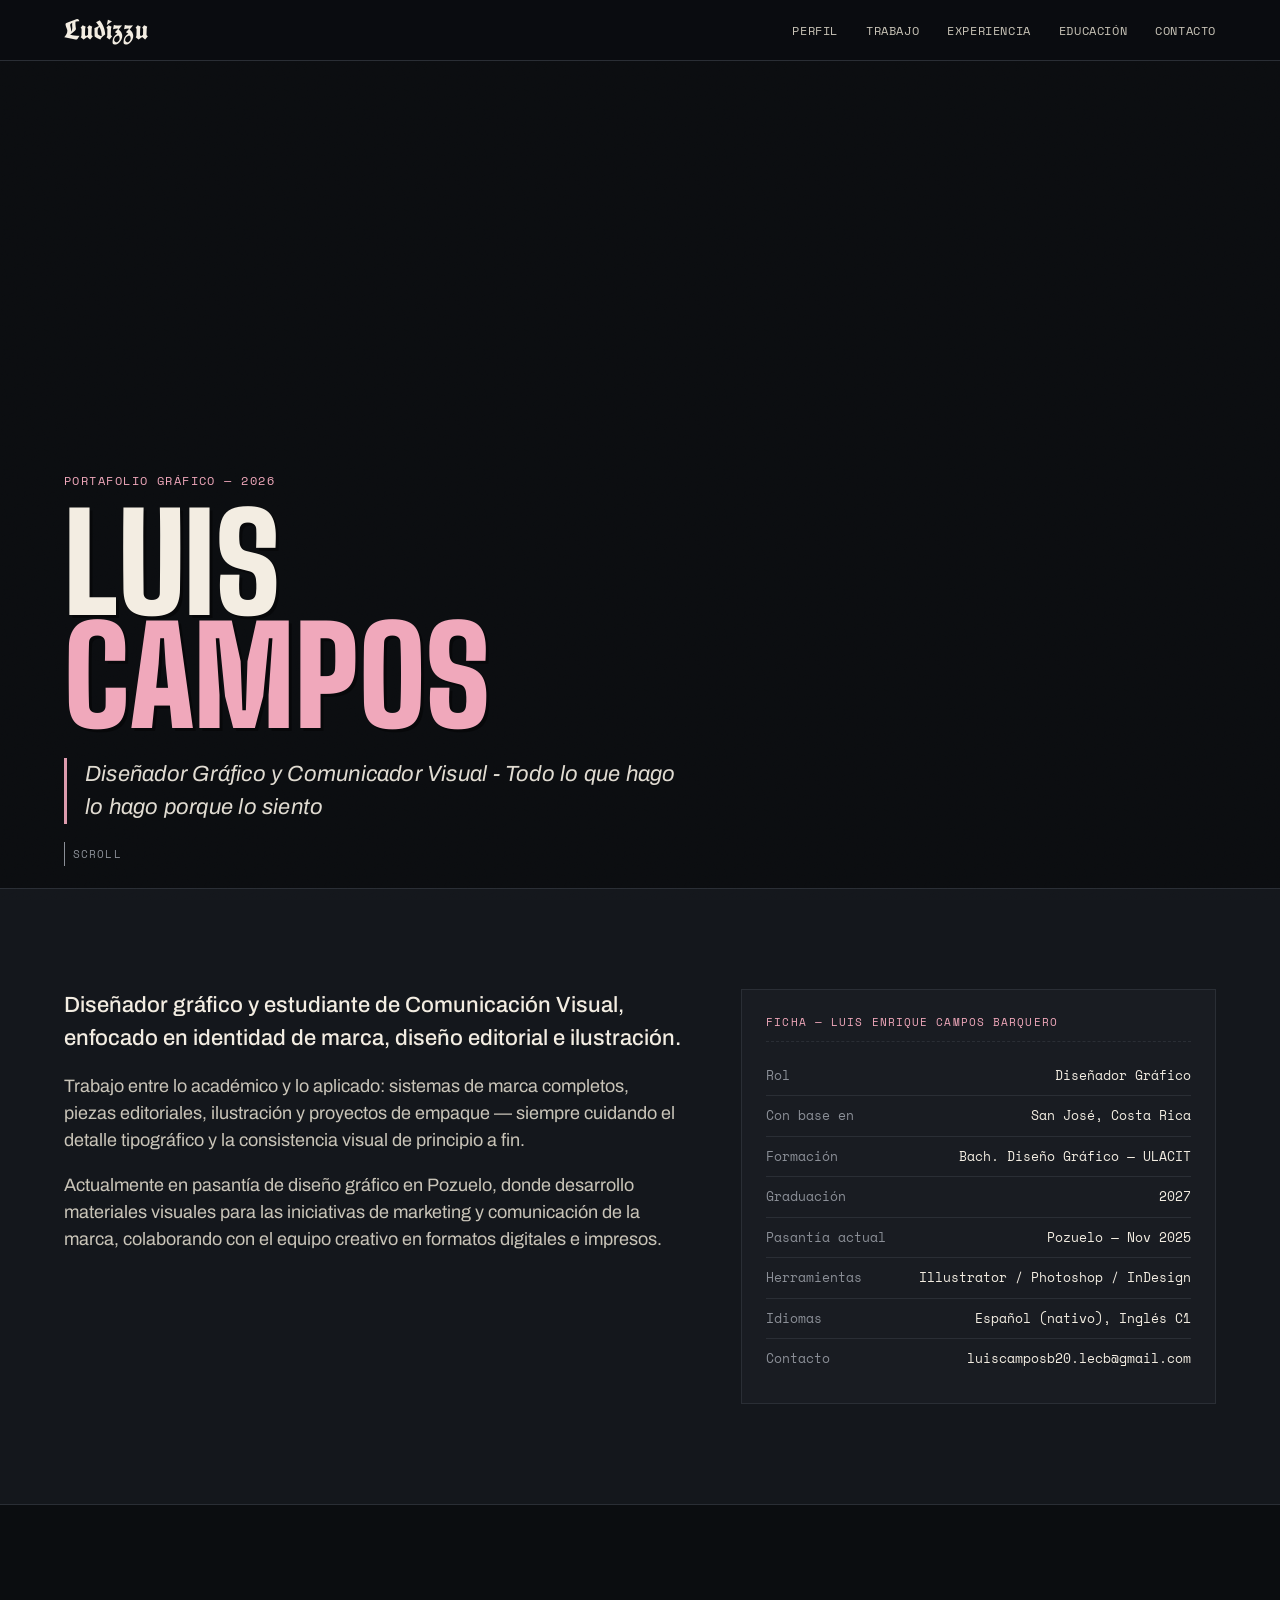
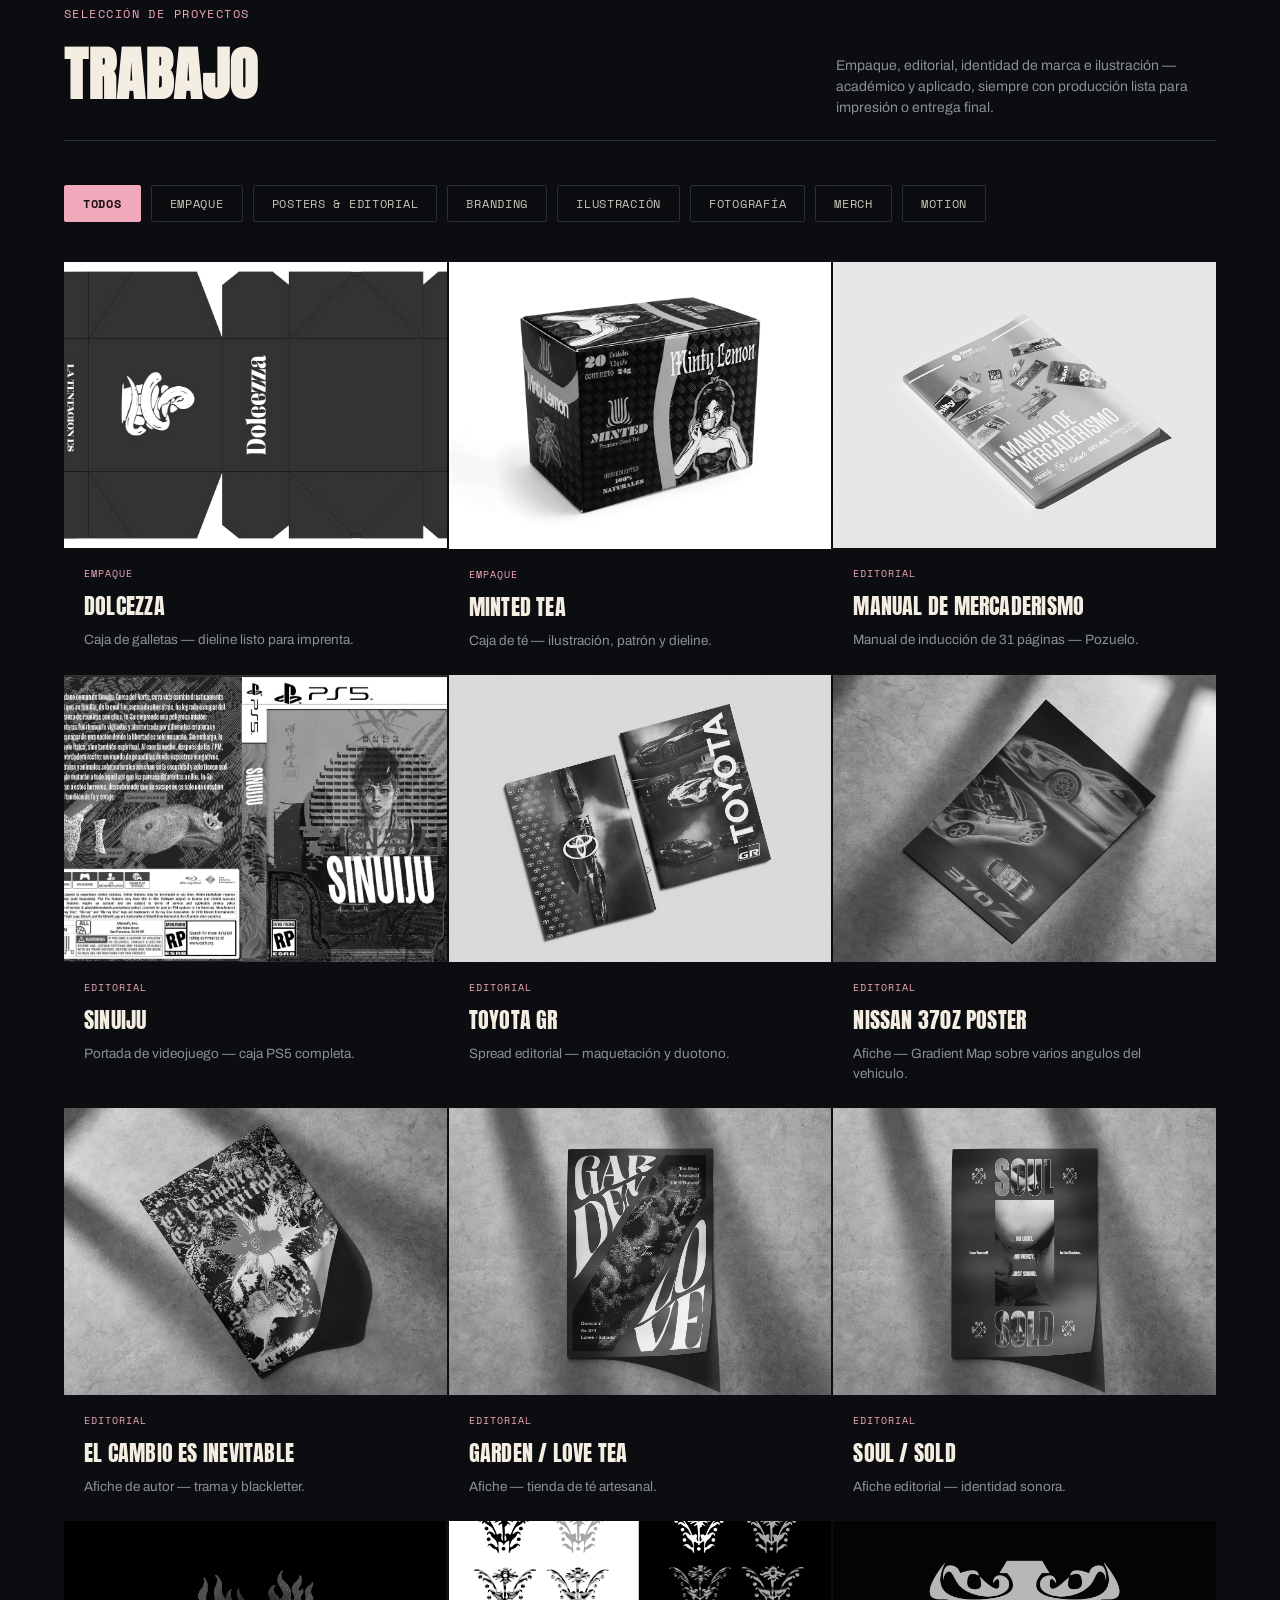
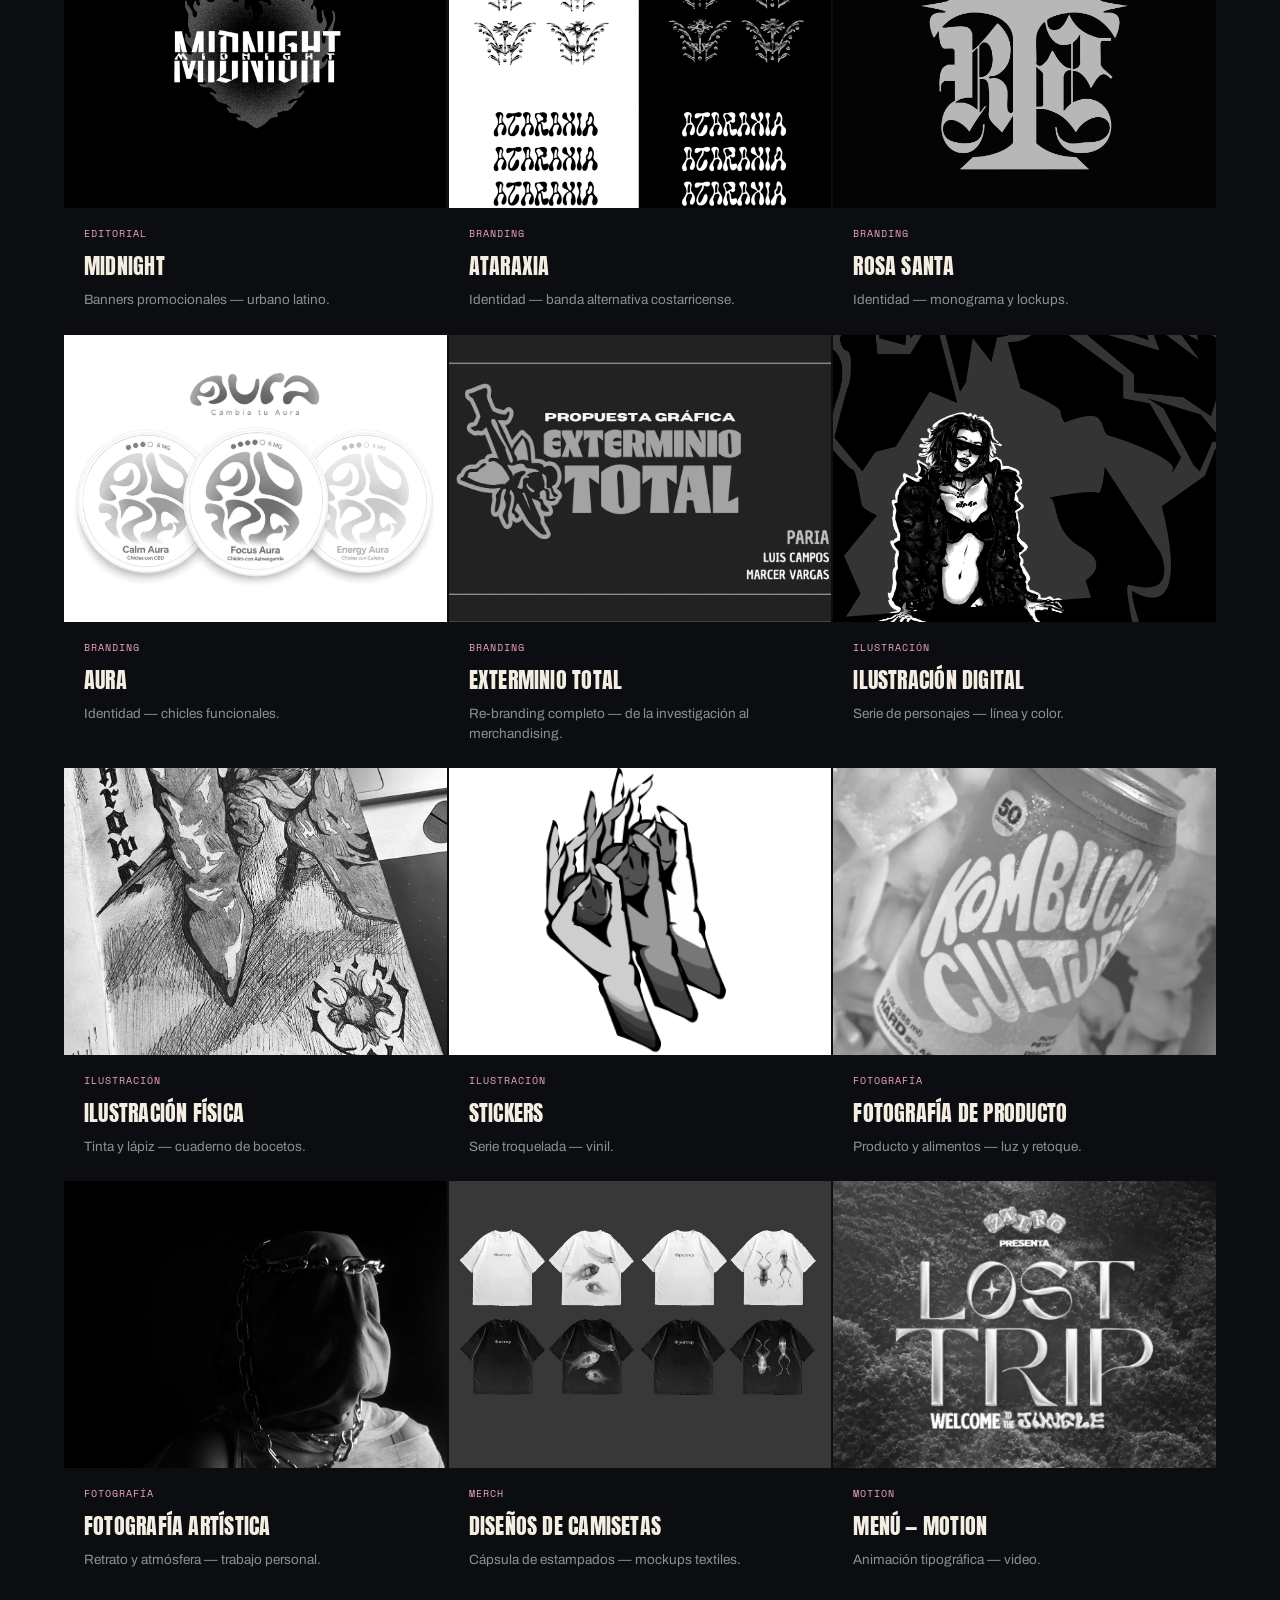
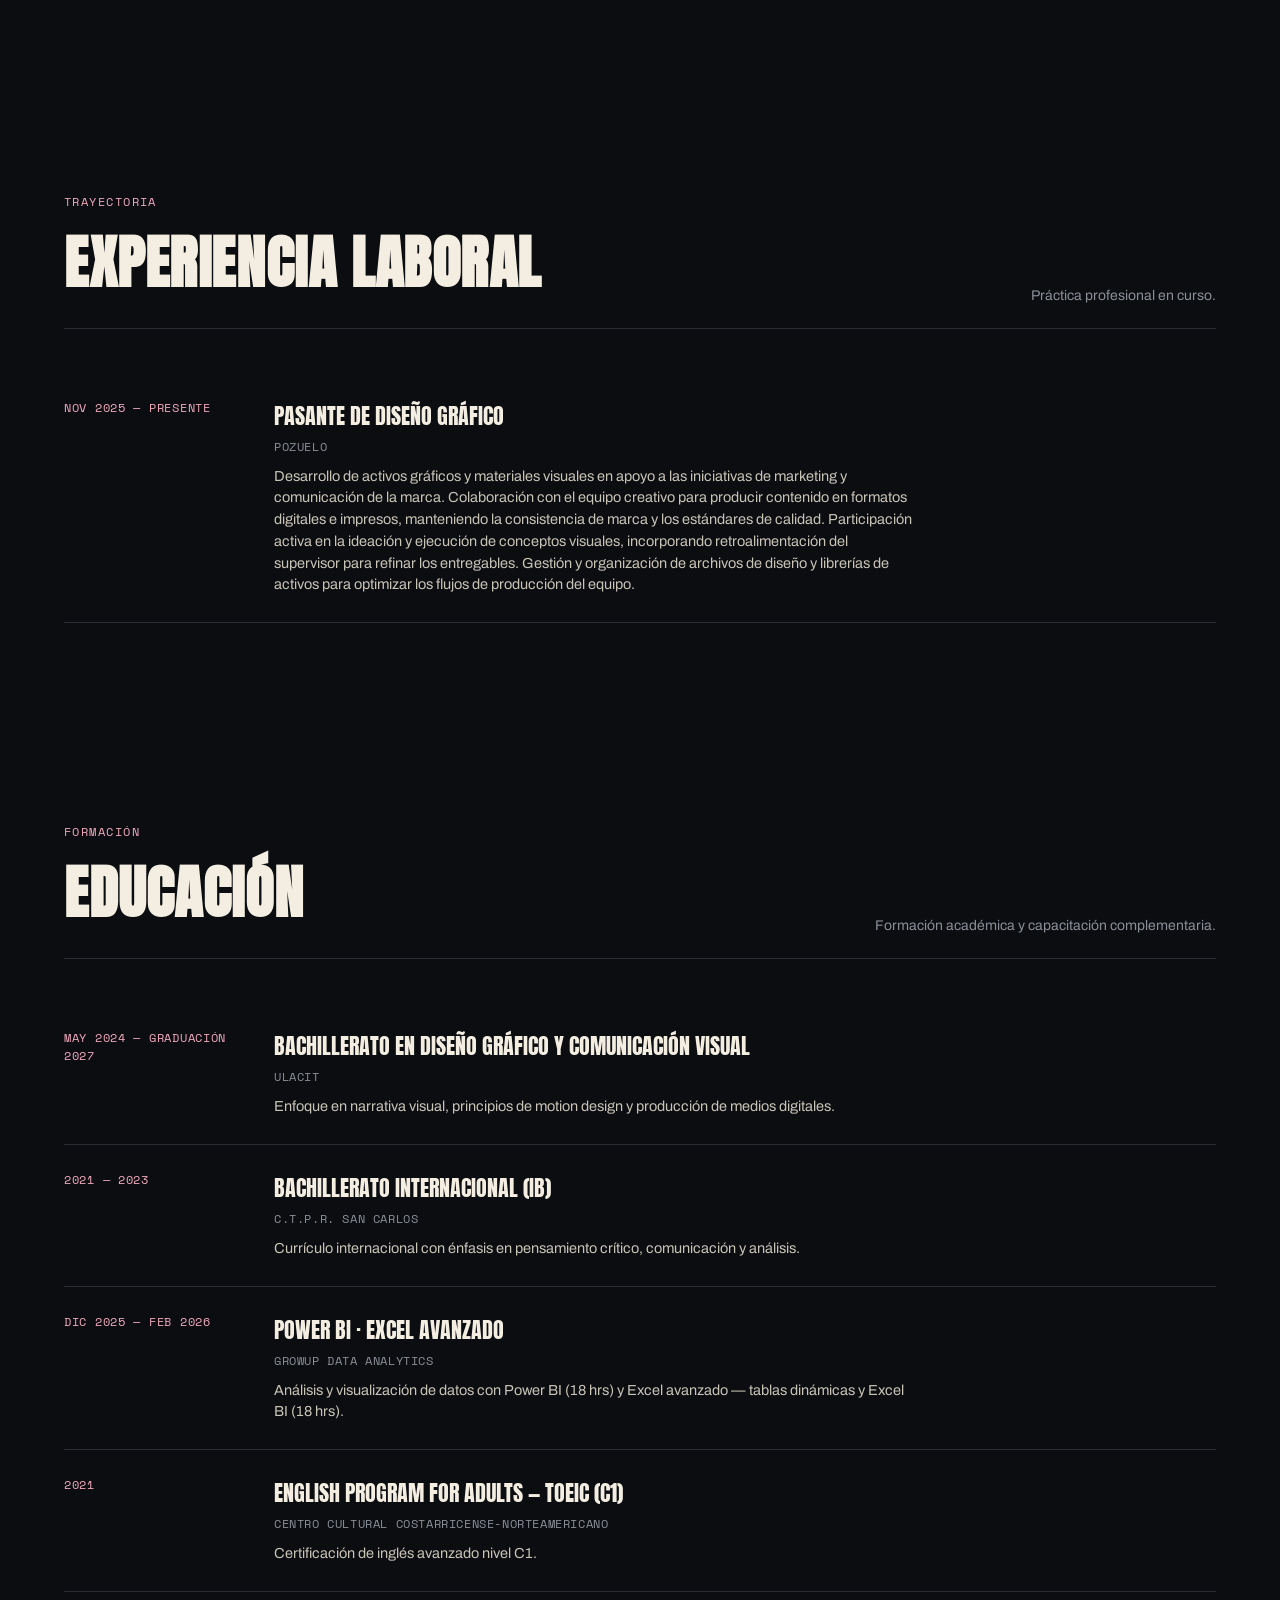
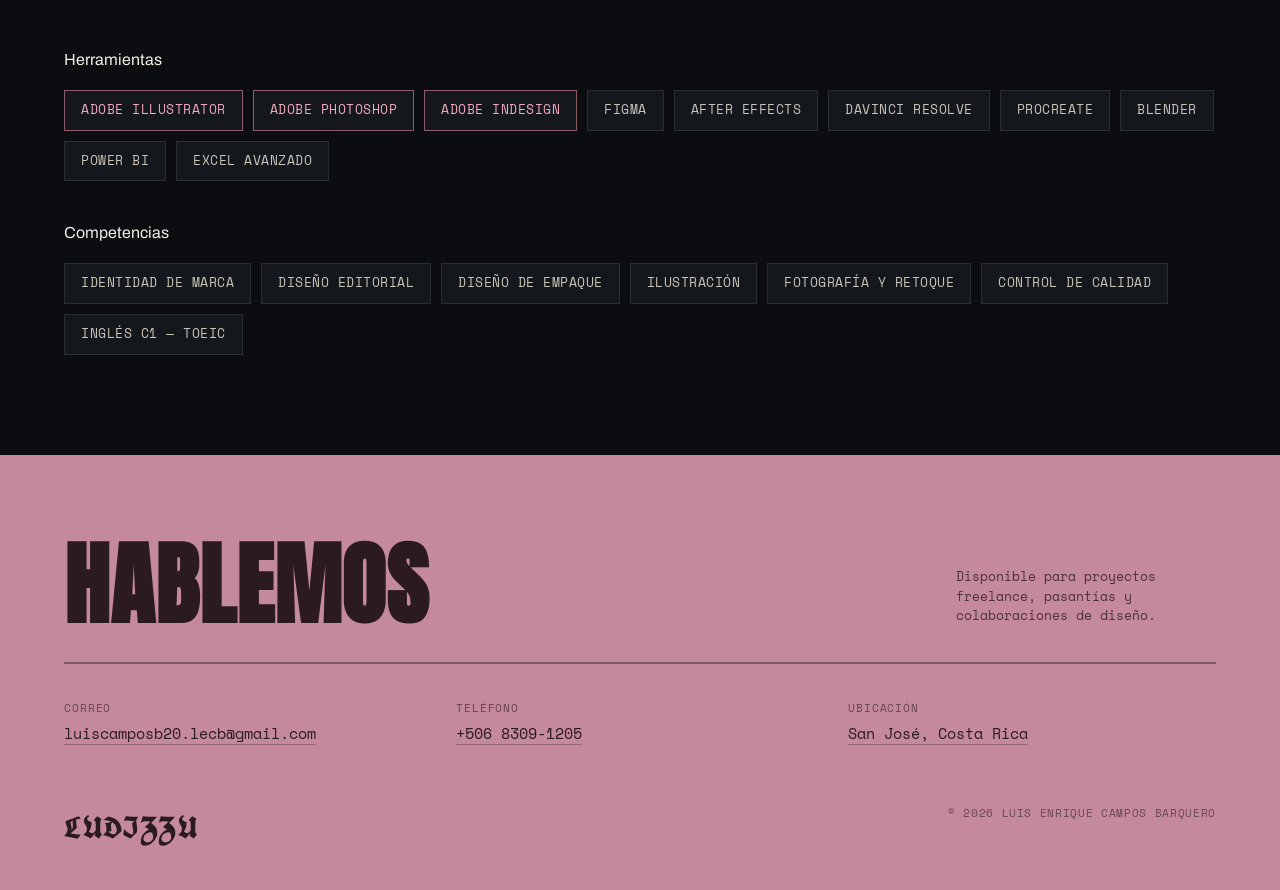
==== commit 199bd236: "Add files via upload" ====
--- a/index.html
+++ b/index.html
@@ -4,7 +4,23 @@
 <meta charset="UTF-8">
 <meta name="viewport" content="width=device-width, initial-scale=1.0">
 <title>Luis Campos — Portafolio Gráfico</title>
-<meta name="description" content="Portafolio de diseño gráfico y comunicación visual de Luis Enrique Campos Barquero.">
+<meta name="description" content="Portafolio de diseño gráfico y comunicación visual de Luis Enrique Campos Barquero. Marca, empaque, editorial, ilustración y fotografía desde Costa Rica.">
+<meta name="author" content="Luis Enrique Campos Barquero">
+<link rel="canonical" href="https://ludizzu.github.io/portafolio/">
+
+<!-- Open Graph / redes sociales -->
+<meta property="og:type" content="website">
+<meta property="og:site_name" content="Ludizzu — Luis Campos">
+<meta property="og:title" content="Luis Campos — Portafolio Gráfico">
+<meta property="og:description" content="Marca, empaque, editorial, ilustración y fotografía desde Costa Rica.">
+<meta property="og:image" content="https://ludizzu.github.io/portafolio/assets/og-image.jpg">
+<meta property="og:image:width" content="1200">
+<meta property="og:image:height" content="630">
+<meta property="og:locale" content="es_CR">
+<meta name="twitter:card" content="summary_large_image">
+<meta name="twitter:title" content="Luis Campos — Portafolio Gráfico">
+<meta name="twitter:description" content="Marca, empaque, editorial, ilustración y fotografía desde Costa Rica.">
+<meta name="twitter:image" content="https://ludizzu.github.io/portafolio/assets/og-image.jpg">
 
 <!-- Favicon — las dos "z" de Ludizzu (UnifrakturCook) en rosa #f0a8bb -->
 <link rel="icon" href="assets/favicon.svg" type="image/svg+xml">
@@ -12,6 +28,11 @@
 <link rel="alternate icon" href="assets/favicon.ico" sizes="16x16 32x32 48x48">
 <link rel="apple-touch-icon" href="assets/apple-touch-icon.png" sizes="180x180">
 <meta name="theme-color" content="#0b0d10">
+<link rel="manifest" href="site.webmanifest">
+
+<!-- Precarga de la portada: solo se descarga la variante que corresponde -->
+<link rel="preload" as="image" href="assets/hero-desktop.jpg" media="(min-width: 641px)" fetchpriority="high">
+<link rel="preload" as="image" href="assets/hero-mobile.jpg" media="(max-width: 640px)" fetchpriority="high">
 <link rel="preconnect" href="https://fonts.googleapis.com">
 <link rel="preconnect" href="https://fonts.gstatic.com" crossorigin>
 <link href="https://fonts.googleapis.com/css2?family=Anton&family=Archivo:ital,wght@0,400;0,500;0,600;0,700;1,400&family=Space+Mono:wght@400;700&family=UnifrakturCook:wght@700&display=swap" rel="stylesheet">
@@ -37,8 +58,8 @@
   <a class="brandmark" href="#top" id="brandHome" aria-label="Ludizzu — volver al inicio">Ludizzu</a>
   <nav>
     <ul>
+      <li><a href="#sobre-mi">Perfil</a></li>
       <li><a href="#trabajo">Trabajo</a></li>
-      <li><a href="#sobre-mi">Perfil</a></li>
       <li><a href="#experiencia">Experiencia</a></li>
       <li><a href="#educacion">Educación</a></li>
       <li><a href="#contacto">Contacto</a></li>
@@ -52,14 +73,14 @@
     <!-- Vertical para teléfono, horizontal para escritorio -->
     <source media="(max-width: 640px)" srcset="assets/hero-mobile.jpg">
     <source media="(min-width: 641px)" srcset="assets/hero-desktop.jpg">
-    <img src="assets/hero-desktop.jpg" alt="Luis Campos — retrato" fetchpriority="high" decoding="async">
+    <img src="assets/hero-desktop.jpg" alt="Luis Campos — retrato" width="2400" height="1350" fetchpriority="high" decoding="async">
   </picture>
   <div class="hero-content">
     <div class="eyebrow-row">
       <span class="mono">Portafolio gráfico — 2026</span>
     </div>
     <h1>LUIS<span class="accent">CAMPOS</span></h1>
-    <p class="hero-sub">Diseño gráfico y comunicación visual. Estudiante en ULACIT, actualmente pasante de diseño en Pozuelo — marca, editorial, ilustración y empaque desde Costa Rica.</p>
+    <p class="hero-sub">Diseñador Gráfico y Comunicador Visual - Todo lo que hago lo hago porque lo siento</p>
   </div>
   <div class="scroll-cue"><span class="bar"></span> Scroll</div>
 </section>
@@ -79,7 +100,7 @@
       <div class="spec-row"><span>Formación</span><span>Bach. Diseño Gráfico — ULACIT</span></div>
       <div class="spec-row"><span>Graduación</span><span>2027</span></div>
       <div class="spec-row"><span>Pasantía actual</span><span>Pozuelo — Nov 2025</span></div>
-      <div class="spec-row"><span>Herramientas</span><span>Illustrator / Photoshop</span></div>
+      <div class="spec-row"><span>Herramientas</span><span>Illustrator / Photoshop / InDesign</span></div>
       <div class="spec-row"><span>Idiomas</span><span>Español (nativo), Inglés C1</span></div>
       <div class="spec-row"><span>Contacto</span><span>luiscamposb20.lecb@gmail.com</span></div>
     </div>
@@ -102,6 +123,7 @@
     <button class="filter-btn" data-filter="editorial">Posters &amp; Editorial</button>
     <button class="filter-btn" data-filter="branding">Branding</button>
     <button class="filter-btn" data-filter="ilustracion">Ilustración</button>
+    <button class="filter-btn" data-filter="foto">Fotografía</button>
     <button class="filter-btn" data-filter="merch">Merch</button>
     <button class="filter-btn" data-filter="motion">Motion</button>
   </div>
@@ -110,7 +132,7 @@
 
     <div class="card" data-cat="empaque" data-img="assets/cookiebox-1.jpg"
       data-title="Dolcezza" data-desc="Dieline de empaque para caja de galletas estilo Crumbl. Tipografía serif editorial en blanco sobre rojo saturado, con justificación de diseño estructurada en 10 pasos.">
-      <div class="card-img"><img src="assets/cookiebox-1.jpg" alt="Empaque Dolcezza"></div>
+      <div class="card-img"><img src="assets/cookiebox-1.jpg" alt="Empaque Dolcezza" loading="lazy"></div>
       <div class="card-view">Ver proyecto</div>
       <div class="card-body">
         <span class="card-cat">Empaque</span>
@@ -119,9 +141,9 @@
       </div>
     </div>
 
-    <div class="card" data-cat="empaque" data-img="assets/tea-1.jpg"
+    <div class="card" data-cat="empaque" data-images='["assets/MINTY_mockup.jpg","assets/tea-1.jpg"]' 
       data-title="Minted — Minty Lemon" data-desc="Sistema de empaque para té verde premium. Ilustración de personaje, patrón geométrico repetitivo y dieline funcional con información nutricional e ingredientes.">
-      <div class="card-img"><img src="assets/tea-1.jpg" alt="Empaque Minted Tea"></div>
+      <div class="card-img"><img src="assets/MINTY_mockup.jpg" alt="Empaque Minted Tea" loading="lazy"></div>
       <div class="card-view">Ver proyecto</div>
       <div class="card-body">
         <span class="card-cat">Empaque</span>
@@ -131,9 +153,11 @@
     </div>
 
     <div class="card" data-cat="editorial"
-      data-images='["assets/MM_01.jpg","assets/MM_02.jpg","assets/MM_03.jpg","assets/MM_04.jpg","assets/MM_05.jpg","assets/MM_06.jpg","assets/MM_07.jpg","assets/MM_08.jpg","assets/MM_09.jpg","assets/MM_10.jpg","assets/MM_11.jpg","assets/MM_12.jpg","assets/MM_13.jpg","assets/MM_14.jpg","assets/MM_15.jpg","assets/MM_16.jpg","assets/MM_17.jpg","assets/MM_18.jpg","assets/MM_19.jpg","assets/MM_20.jpg","assets/MM_21.jpg","assets/MM_22.jpg","assets/MM_23.jpg","assets/MM_24.jpg","assets/MM_25.jpg","assets/MM_26.jpg","assets/MM_27.jpg","assets/MM_28.jpg","assets/MM_29.jpg","assets/MM_30.jpg","assets/MM_31.jpg"]'
+      data-images='["assets/MM_MU_01.jpg","assets/MM_MU_02.jpg"]'
+      data-link="assets/Manual_de_Mercaderismo.pdf"
+      data-link-label="Ver el manual completo (PDF, 31 pág.)"
       data-title="Manual de Mercaderismo" data-desc="Manual de inducción de 31 páginas para el equipo de mercaderistas de Pozuelo. Diseño editorial completo: sistema de retícula, jerarquía de información, iconografía, ilustración de personajes y diagramación de procesos paso a paso para uso interno en punto de venta.">
-      <div class="card-img"><img src="assets/MM_01.jpg" alt="Manual de Mercaderismo — Pozuelo" loading="lazy"></div>
+      <div class="card-img"><img src="assets/MM_MU_01.jpg" alt="Manual de Mercaderismo — Pozuelo" loading="lazy"></div>
       <div class="card-view">Ver proyecto</div>
       <div class="card-body">
         <span class="card-cat">Editorial</span>
@@ -142,9 +166,21 @@
       </div>
     </div>
 
-    <div class="card" data-cat="editorial" data-img="assets/toyota_spread.jpg"
+    <div class="card" data-cat="editorial" data-img="assets/SINUIJU.jpg"
+      data-title="Sinuiju" data-desc="Diseño de empaque para un videojuego ficticio de terror y sigilo en formato de caja PS5 — portada, lomo y contraportada completos.">
+      <div class="card-img"><img src="assets/SINUIJU.jpg" alt="Portada de videojuego Sinuiju" loading="lazy"></div>
+      <div class="card-view">Ver proyecto</div>
+      <div class="card-body">
+        <span class="card-cat">Editorial</span>
+        <div class="card-title">Sinuiju</div>
+        <p class="card-desc">Portada de videojuego — caja PS5 completa.</p>
+      </div>
+    </div>
+
+    <div class="card" data-cat="editorial" 
+      data-images='["assets/Ambos_Mockup.jpg","assets/Portada_Mockup.jpg","assets/toyota_spread.jpg"]'
       data-title="Toyota GR — Spread Editorial" data-desc="Ejercicio de maquetación editorial a partir de material de archivo. Tratamiento tipográfico a gran escala, duotono y grid asimétrico sobre doble página.">
-      <div class="card-img"><img src="assets/toyota_spread.jpg" alt="Spread editorial Toyota GR"></div>
+      <div class="card-img"><img src="assets/Ambos_Mockup.jpg" alt="Spread editorial Toyota GR" loading="lazy"></div>
       <div class="card-view">Ver proyecto</div>
       <div class="card-body">
         <span class="card-cat">Editorial</span>
@@ -153,9 +189,34 @@
       </div>
     </div>
 
-    <div class="card" data-cat="editorial" data-img="assets/afiche1-1.jpg"
+    <div class="card" data-cat="editorial" 
+      data-images='["assets/370z_MU.jpg", "assets/370z.jpg"]'
+      data-title="Nissan 370z Poster" data-desc="Poster estetico con una variedad de angulos mostrando el modelo 370z de Nissan.">
+      <div class="card-img"><img src="assets/370z_MU.jpg" alt="Afiche Nissan 370z" loading="lazy"></div>
+      <div class="card-view">Ver proyecto</div>
+      <div class="card-body">
+        <span class="card-cat">Editorial</span>
+        <div class="card-title">Nissan 370z Poster</div>
+        <p class="card-desc">Afiche — Gradient Map sobre varios angulos del vehiculo.</p>
+      </div>
+    </div>
+
+    <div class="card" data-cat="editorial" 
+      data-images='["assets/FLYER_cambio.jpg", "assets/FLYER_cambio_02.jpg"]'
+      data-title="El Cambio Es Inevitable" data-desc="Afiche de autor construido sobre fotografía tramada en alto contraste, con lettering blackletter en verde ácido. La composición enfrenta dos bloques de texto — «El cambio es inevitable» arriba y «si el accionar es nulo» abajo — alrededor de una flor central que funciona como eje visual y simbólico.">
+      <div class="card-img"><img src="assets/FLYER_cambio.jpg" alt="Afiche El Cambio Es Inevitable" loading="lazy"></div>
+      <div class="card-view">Ver proyecto</div>
+      <div class="card-body">
+        <span class="card-cat">Editorial</span>
+        <div class="card-title">El Cambio Es Inevitable</div>
+        <p class="card-desc">Afiche de autor — trama y blackletter.</p>
+      </div>
+    </div>
+
+    <div class="card" data-cat="editorial" 
+      data-images='["assets/afiche1_MU.jpg","assets/afiche1_01.jpg"]'
       data-title="Garden — Love Tea" data-desc="Afiche promocional para tienda de té artesanal. Tipografía itálica a gran escala combinada con textura orgánica y paleta verde botella sobre negro.">
-      <div class="card-img"><img src="assets/afiche1-1.jpg" alt="Afiche Garden Love Tea"></div>
+      <div class="card-img"><img src="assets/afiche1_MU.jpg" alt="Afiche Garden Love Tea" loading="lazy"></div>
       <div class="card-view">Ver proyecto</div>
       <div class="card-body">
         <span class="card-cat">Editorial</span>
@@ -164,9 +225,10 @@
       </div>
     </div>
 
-    <div class="card" data-cat="editorial" data-img="assets/afiche2-1.jpg"
+    <div class="card" data-cat="editorial"
+      data-images='["assets/afiche2_MU.jpg","assets/afiche2_01.jpg"]'
       data-title="Soul / Sold" data-desc="Afiche editorial de identidad sonora. Tipografía impactada en alto contraste, fotografía en tono azul frío y ornamentos barrocos como contrapunto decorativo.">
-      <div class="card-img"><img src="assets/afiche2-1.jpg" alt="Afiche Soul Sold"></div>
+      <div class="card-img"><img src="assets/afiche2_MU.jpg" alt="Afiche Soul Sold" loading="lazy"></div>
       <div class="card-view">Ver proyecto</div>
       <div class="card-body">
         <span class="card-cat">Editorial</span>
@@ -175,20 +237,33 @@
       </div>
     </div>
 
-    <div class="card" data-cat="editorial" data-img="assets/portafolio-2.jpg"
-      data-title="Material Gráfico" data-desc="Portadas editoriales (1984 de George Orwell) y afiches de evento para noches de música electrónica — lettering, jerarquía tipográfica y composición fotográfica.">
-      <div class="card-img"><img src="assets/portafolio-2.jpg" alt="Material gráfico — portadas y afiches"></div>
-      <div class="card-view">Ver proyecto</div>
-      <div class="card-body">
-        <span class="card-cat">Editorial</span>
-        <div class="card-title">Material Gráfico</div>
-        <p class="card-desc">Portadas y afiches de evento.</p>
-      </div>
-    </div>
-
-    <div class="card" data-cat="branding" data-img="assets/logo-2.jpg"
-      data-title="Rosa Santa" data-desc="Sistema de marca de inspiración gótica: monograma, isotipo y lockups de wordmark resueltos en cuatro paletas de color, con set tipográfico blackletter a medida.">
-      <div class="card-img"><img src="assets/logo-2.jpg" alt="Identidad Rosa Santa"></div>
+    <div class="card" data-cat="editorial"
+      data-images='["assets/MID_03.jpg", "assets/MID_01.jpg", "assets/MID_02.jpg", "assets/MID_04.jpg"]'
+      data-title="Midnight" data-desc="Serie de banners promocionales para las fiestas Midnight, de urbano latino. El sistema juega con tipografía desplazada y superpuesta, tratamiento fotográfico de alto contraste y una identidad de llama que ancla cada pieza, adaptándose a distintos formatos y artistas invitados manteniendo el mismo código visual.">
+      <div class="card-img"><img src="assets/MID_03.jpg" alt="Banners Midnight" loading="lazy"></div>
+      <div class="card-view">Ver proyecto</div>
+      <div class="card-body">
+        <span class="card-cat">Editorial</span>
+        <div class="card-title">Midnight</div>
+        <p class="card-desc">Banners promocionales — urbano latino.</p>
+      </div>
+    </div>
+
+    <div class="card" data-cat="branding" data-img="assets/ATARAXIA.jpg"
+      data-title="Ataraxia" data-desc="Identidad para Ataraxia, banda alternativa costarricense. El isotipo parte de una flor ornamental que se degrada progresivamente hacia una textura líquida y cromada, representando el tránsito entre la calma y la distorsión. El wordmark usa una tipografía psicodélica de trazo blando, y todo el sistema está construido para funcionar en positivo y negativo sobre fondo claro u oscuro.">
+      <div class="card-img"><img src="assets/ATARAXIA.jpg" alt="Identidad Ataraxia" loading="lazy"></div>
+      <div class="card-view">Ver proyecto</div>
+      <div class="card-body">
+        <span class="card-cat">Branding</span>
+        <div class="card-title">Ataraxia</div>
+        <p class="card-desc">Identidad — banda alternativa costarricense.</p>
+      </div>
+    </div>
+
+    <div class="card" data-cat="branding"
+      data-images='["assets/RS_1.jpg", "assets/RS_2.jpg", "assets/RS_3.jpg"]'
+      data-title="Rosa Santa" data-desc="Sistema de marca de inspiración gótica: monograma, isotipo y lockups de wordmark resueltos en cuatro paletas de color, con set tipográfico blackletter a medida y patrón de repetición derivado del isotipo.">
+      <div class="card-img"><img src="assets/RS_1.jpg" alt="Identidad Rosa Santa" loading="lazy"></div>
       <div class="card-view">Ver proyecto</div>
       <div class="card-body">
         <span class="card-cat">Branding</span>
@@ -198,7 +273,7 @@
     </div>
 
     <div class="card" data-cat="branding"
-      data-images='["assets/AU_1.jpg","assets/AU_2.jpg","assets/AU_3.jpg","assets/AU_4.jpg","assets/AU_5.jpg"]'
+      data-images='["assets/AU_4.jpg", "assets/AU_1.jpg", "assets/AU_2.jpg", "assets/AU_3.jpg", "assets/AU_5.jpg"]'
       data-title="Aura" data-desc="Identidad de marca para una línea de chicles funcionales. El isotipo construye un cerebro a partir de las propias letras del nombre, y el sistema se declina en tres variantes de producto — Focus (ashwagandha), Calm (CBD) y Energy (cafeína) — cada una con su código cromático. Incluye paleta, sistema tipográfico (Podium Soft y Bootzy) y aplicación sobre empaque circular.">
       <div class="card-img"><img src="assets/AU_4.jpg" alt="Identidad de marca Aura" loading="lazy"></div>
       <div class="card-view">Ver proyecto</div>
@@ -210,7 +285,7 @@
     </div>
 
     <div class="card" data-cat="branding"
-      data-images='["assets/ET_01.jpg","assets/ET_02.jpg","assets/ET_03.jpg","assets/ET_04.jpg","assets/ET_05.jpg","assets/ET_06.jpg","assets/ET_07.jpg","assets/ET_08.jpg","assets/ET_09.jpg","assets/ET_10.jpg","assets/ET_11.jpg","assets/ET_12.jpg","assets/ET_13.jpg","assets/ET_14.jpg","assets/ET_15.jpg","assets/ET_16.jpg","assets/ET_17.jpg","assets/ET_18.jpg","assets/ET_19.jpg","assets/ET_20.jpg","assets/ET_21.jpg"]'
+      data-images='["assets/ET_01.jpg","assets/ET_02.jpg","assets/ET_03.jpg","assets/ET_04.jpg","assets/ET_05.jpg","assets/ET_06.jpg","assets/ET_07.jpg","assets/ET_08.jpg","assets/ET_09.jpg","assets/ET_10.jpg","assets/ET_11.jpg","assets/ET_12.jpg","assets/ET_13.jpg","assets/ET_14.jpg","assets/ET_15.jpg","assets/ET_16.jpg","assets/ET_17.jpg"]'
       data-title="Exterminio Total" data-desc="Propuesta de re-branding completa para un servicio de control de plagas: investigación de público, moodboard, bocetaje, sistema de logotipo, papelería, piezas para redes sociales, banners y aplicaciones textiles. Presentación completa de 21 páginas. Proyecto en conjunto con Marcer Vargas.">
       <div class="card-img"><img src="assets/ET_01.jpg" alt="Re-branding Exterminio Total" loading="lazy"></div>
       <div class="card-view">Ver proyecto</div>
@@ -221,9 +296,10 @@
       </div>
     </div>
 
-    <div class="card" data-cat="ilustracion" data-img="assets/ilustracion_digital.jpg"
-      data-title="Ilustración Digital" data-desc="Serie de ilustración digital de estilo cómic/manga — línea marcada, paletas saturadas de dos y tres colores, y composición dinámica de personajes.">
-      <div class="card-img"><img src="assets/ilustracion_digital.jpg" alt="Ilustración digital"></div>
+    <div class="card" data-cat="ilustracion"
+      data-images='["assets/DIG_05.jpg", "assets/DIG_01.jpg", "assets/DIG_02.jpg", "assets/DIG_03.jpg", "assets/DIG_04.jpg", "assets/DIG_06.jpg", "assets/DIG_07.jpg", "assets/DIG_08.jpg"]'
+      data-title="Ilustración Digital" data-desc="Serie de ilustración digital de personajes — línea marcada, paletas saturadas de dos y tres colores, y composición dinámica. Trabajo desarrollado en Procreate y Photoshop.">
+      <div class="card-img"><img src="assets/DIG_05.jpg" alt="Ilustración digital" loading="lazy"></div>
       <div class="card-view">Ver proyecto</div>
       <div class="card-body">
         <span class="card-cat">Ilustración</span>
@@ -232,9 +308,10 @@
       </div>
     </div>
 
-    <div class="card" data-cat="ilustracion" data-img="assets/ilustracion_fisica.jpg"
-      data-title="Ilustración Física" data-desc="Trabajo de ilustración a mano en tinta y lápiz — bocetos de cuaderno, estudios de personaje y composiciones exploratorias en blanco y negro.">
-      <div class="card-img"><img src="assets/ilustracion_fisica.jpg" alt="Ilustración física"></div>
+    <div class="card" data-cat="ilustracion"
+      data-images='["assets/FIS_01.jpg", "assets/FIS_02.jpg", "assets/FIS_03.jpg", "assets/FIS_04.jpg", "assets/FIS_05.jpg", "assets/FIS_06.jpg", "assets/FIS_07.jpg", "assets/FIS_08.jpg", "assets/FIS_09.jpg"]'
+      data-title="Ilustración Física" data-desc="Trabajo de ilustración a mano en tinta y lápiz — estudios de personaje, composiciones exploratorias y páginas de cuaderno en blanco y negro.">
+      <div class="card-img"><img src="assets/FIS_01.jpg" alt="Ilustración física" loading="lazy"></div>
       <div class="card-view">Ver proyecto</div>
       <div class="card-body">
         <span class="card-cat">Ilustración</span>
@@ -243,10 +320,46 @@
       </div>
     </div>
 
+    <div class="card" data-cat="ilustracion"
+      data-images='["assets/STK_3.jpg", "assets/STK_1.jpg", "assets/STK_2.jpg"]'
+      data-title="Stickers" data-desc="Serie de stickers troquelados de ilustración propia. Piezas de línea marcada y color plano saturado pensadas para impresión en vinil, con contorno de corte y silueta legible a tamaño pequeño.">
+      <div class="card-img"><img src="assets/STK_3.jpg" alt="Serie de stickers" loading="lazy"></div>
+      <div class="card-view">Ver proyecto</div>
+      <div class="card-body">
+        <span class="card-cat">Ilustración</span>
+        <div class="card-title">Stickers</div>
+        <p class="card-desc">Serie troquelada — vinil.</p>
+      </div>
+    </div>
+
+    <div class="card" data-cat="foto"
+      data-images='["assets/PROD_01.jpg", "assets/PROD_02.jpg", "assets/PROD_03.jpg", "assets/PROD_04.jpg", "assets/PROD_05.jpg", "assets/PROD_06.jpg", "assets/PROD_07.jpg"]'
+      data-title="Fotografía de Producto" data-desc="Fotografía de producto y de alimentos con dirección de arte propia: montaje, iluminación, estilismo y retoque. Incluye piezas para repostería y bebida trabajadas para uso en redes y material promocional.">
+      <div class="card-img"><img src="assets/PROD_01.jpg" alt="Fotografía de producto" loading="lazy"></div>
+      <div class="card-view">Ver proyecto</div>
+      <div class="card-body">
+        <span class="card-cat">Fotografía</span>
+        <div class="card-title">Fotografía de Producto</div>
+        <p class="card-desc">Producto y alimentos — luz y retoque.</p>
+      </div>
+    </div>
+
+    <div class="card" data-cat="foto"
+      data-images='["assets/ART_01.jpg", "assets/ART_02.jpg", "assets/ART_03.jpg", "assets/ART_04.jpg", "assets/ART_05.jpg", "assets/ART_06.jpg", "assets/ART_07.jpg", "assets/ART_08.jpg"]'
+      data-title="Fotografía Artística" data-desc="Trabajo fotográfico personal: retrato, atmósfera y color. Serie enfocada en la construcción de ambiente mediante luz de contraste y tratamiento cromático en postproducción.">
+      <div class="card-img"><img src="assets/ART_01.jpg" alt="Fotografía artística" loading="lazy"></div>
+      <div class="card-view">Ver proyecto</div>
+      <div class="card-body">
+        <span class="card-cat">Fotografía</span>
+        <div class="card-title">Fotografía Artística</div>
+        <p class="card-desc">Retrato y atmósfera — trabajo personal.</p>
+      </div>
+    </div>
+
     <div class="card" data-cat="merch"
       data-images='["assets/camisetas_01.jpg","assets/camisetas_02.jpg","assets/camisetas_03.jpg"]'
       data-title="Diseños de Camisetas" data-desc="Cápsula de estampados para camiseta oversize — ilustración de radiografías de animales, figuras vintage y estudios botánicos, cada uno con su propio nombre y mockup en blanco y negro.">
-      <div class="card-img"><img src="assets/camisetas_01.jpg" alt="Diseños de camisetas"></div>
+      <div class="card-img"><img src="assets/camisetas_01.jpg" alt="Diseños de camisetas" loading="lazy"></div>
       <div class="card-view">Ver proyecto</div>
       <div class="card-body">
         <span class="card-cat">Merch</span>
@@ -257,7 +370,7 @@
 
     <div class="card" data-cat="motion" data-video="assets/menu.mp4" data-poster="assets/menu_poster.jpg"
       data-title="Menú — Motion" data-desc="Pieza de motion graphics para presentación de menú. Animación tipográfica y transiciones producidas para formato de video.">
-      <div class="card-img"><img src="assets/menu_poster.jpg" alt="Motion — Menú"></div>
+      <div class="card-img"><img src="assets/menu_poster.jpg" alt="Motion — Menú" loading="lazy"></div>
       <div class="card-view">Ver video</div>
       <div class="card-body">
         <span class="card-cat">Motion</span>
@@ -332,17 +445,29 @@
   </div>
 
   <div style="margin-top:56px;">
-    <span class="tag" style="display:block;margin-bottom:18px;">Herramientas &amp; competencias</span>
+    <span class="tag" style="display:block;margin-bottom:18px;">Herramientas</span>
     <div class="skills-wrap">
       <span class="chip red">Adobe Illustrator</span>
       <span class="chip red">Adobe Photoshop</span>
+      <span class="chip red">Adobe InDesign</span>
+      <span class="chip">Figma</span>
+      <span class="chip">After Effects</span>
+      <span class="chip">DaVinci Resolve</span>
       <span class="chip">Procreate</span>
-      <span class="chip">After Effects</span>
       <span class="chip">Blender</span>
       <span class="chip">Power BI</span>
       <span class="chip">Excel avanzado</span>
+    </div>
+  </div>
+
+  <div style="margin-top:40px;">
+    <span class="tag" style="display:block;margin-bottom:18px;">Competencias</span>
+    <div class="skills-wrap">
       <span class="chip">Identidad de marca</span>
       <span class="chip">Diseño editorial</span>
+      <span class="chip">Diseño de empaque</span>
+      <span class="chip">Ilustración</span>
+      <span class="chip">Fotografía y retoque</span>
       <span class="chip">Control de calidad</span>
       <span class="chip">Inglés C1 — TOEIC</span>
     </div>
@@ -391,6 +516,7 @@
       <div>
         <h3 id="lightboxTitle"></h3>
         <p id="lightboxDesc"></p>
+        <a id="lightboxLink" class="lightbox-link" href="#" target="_blank" rel="noopener noreferrer" hidden></a>
       </div>
       <span class="lightbox-count mono" id="lightboxCount"></span>
     </div>
--- a/css/styles.css
+++ b/css/styles.css
@@ -148,9 +148,11 @@
 }
 .hero h1 .accent{ color:var(--pink); display:block; }
 .hero-sub{
-  max-width:560px; margin-top:22px;
-  font-size:16px; color:var(--ink-dim);
-  border-left:3px solid var(--pink); padding-left:16px;
+  max-width:620px; margin-top:24px;
+  font-size:clamp(17px, 2vw, 22px);
+  font-style:italic; letter-spacing:0.01em;
+  color:var(--ink); opacity:0.92;
+  border-left:3px solid var(--pink); padding-left:18px;
 }
 .scroll-cue{
   position:absolute; bottom:22px; left:5vw; z-index:2;
@@ -232,10 +234,25 @@
 }
 .card-img img{
   width:100%; height:100%; object-fit:cover;
-  transition:transform .5s ease, filter .5s ease;
-  filter:grayscale(0.15) contrast(1.05);
-}
-.card:hover .card-img img{ transform:scale(1.06); filter:grayscale(0) contrast(1.1); }
+  transition:transform .5s ease, filter .45s ease;
+  filter:grayscale(1) contrast(1.03);
+}
+/* El color vuelve al pasar el mouse o al enfocar con teclado.
+   Se limita a dispositivos con puntero real: en tactil no hay hover,
+   asi que ahi las tarjetas se muestran siempre a color. */
+@media (hover: hover) and (pointer: fine){
+  .card:hover .card-img img{
+    transform:scale(1.06);
+    filter:grayscale(0) contrast(1.06);
+  }
+}
+.card:focus-visible .card-img img{
+  transform:scale(1.06);
+  filter:grayscale(0) contrast(1.06);
+}
+@media (hover: none){
+  .card-img img{ filter:none; }
+}
 .card-body{ padding:18px 20px 22px; }
 .card-cat{
   font-family:'Space Mono', monospace; font-size:10px; color:var(--pink);
@@ -339,6 +356,18 @@
 .lightbox-cap h3{ font-family:'Anton', sans-serif; font-size:26px; text-transform:uppercase; }
 .lightbox-cap p{ color:var(--muted); font-size:13.5px; max-width:480px; }
 .lightbox-count{ font-size:12px; color:var(--muted); white-space:nowrap; }
+.lightbox-link{
+  display:inline-block; margin-top:14px;
+  font-family:'Space Mono', monospace; font-size:12px;
+  text-transform:uppercase; letter-spacing:0.06em;
+  color:var(--ink); text-decoration:none;
+  border:1px solid var(--line); padding:10px 18px;
+  transition:border-color .2s ease, color .2s ease, background .2s ease;
+}
+.lightbox-link::after{ content:' \2197'; }
+.lightbox-link:hover{ border-color:var(--pink); color:var(--pink); }
+.lightbox-link:focus-visible{ outline:2px solid var(--pink); outline-offset:3px; }
+.lightbox-link[hidden]{ display:none; }
 .lightbox-close{
   position:absolute; top:24px; right:5vw;
   font-family:'Space Mono', monospace; font-size:12px; color:var(--ink);
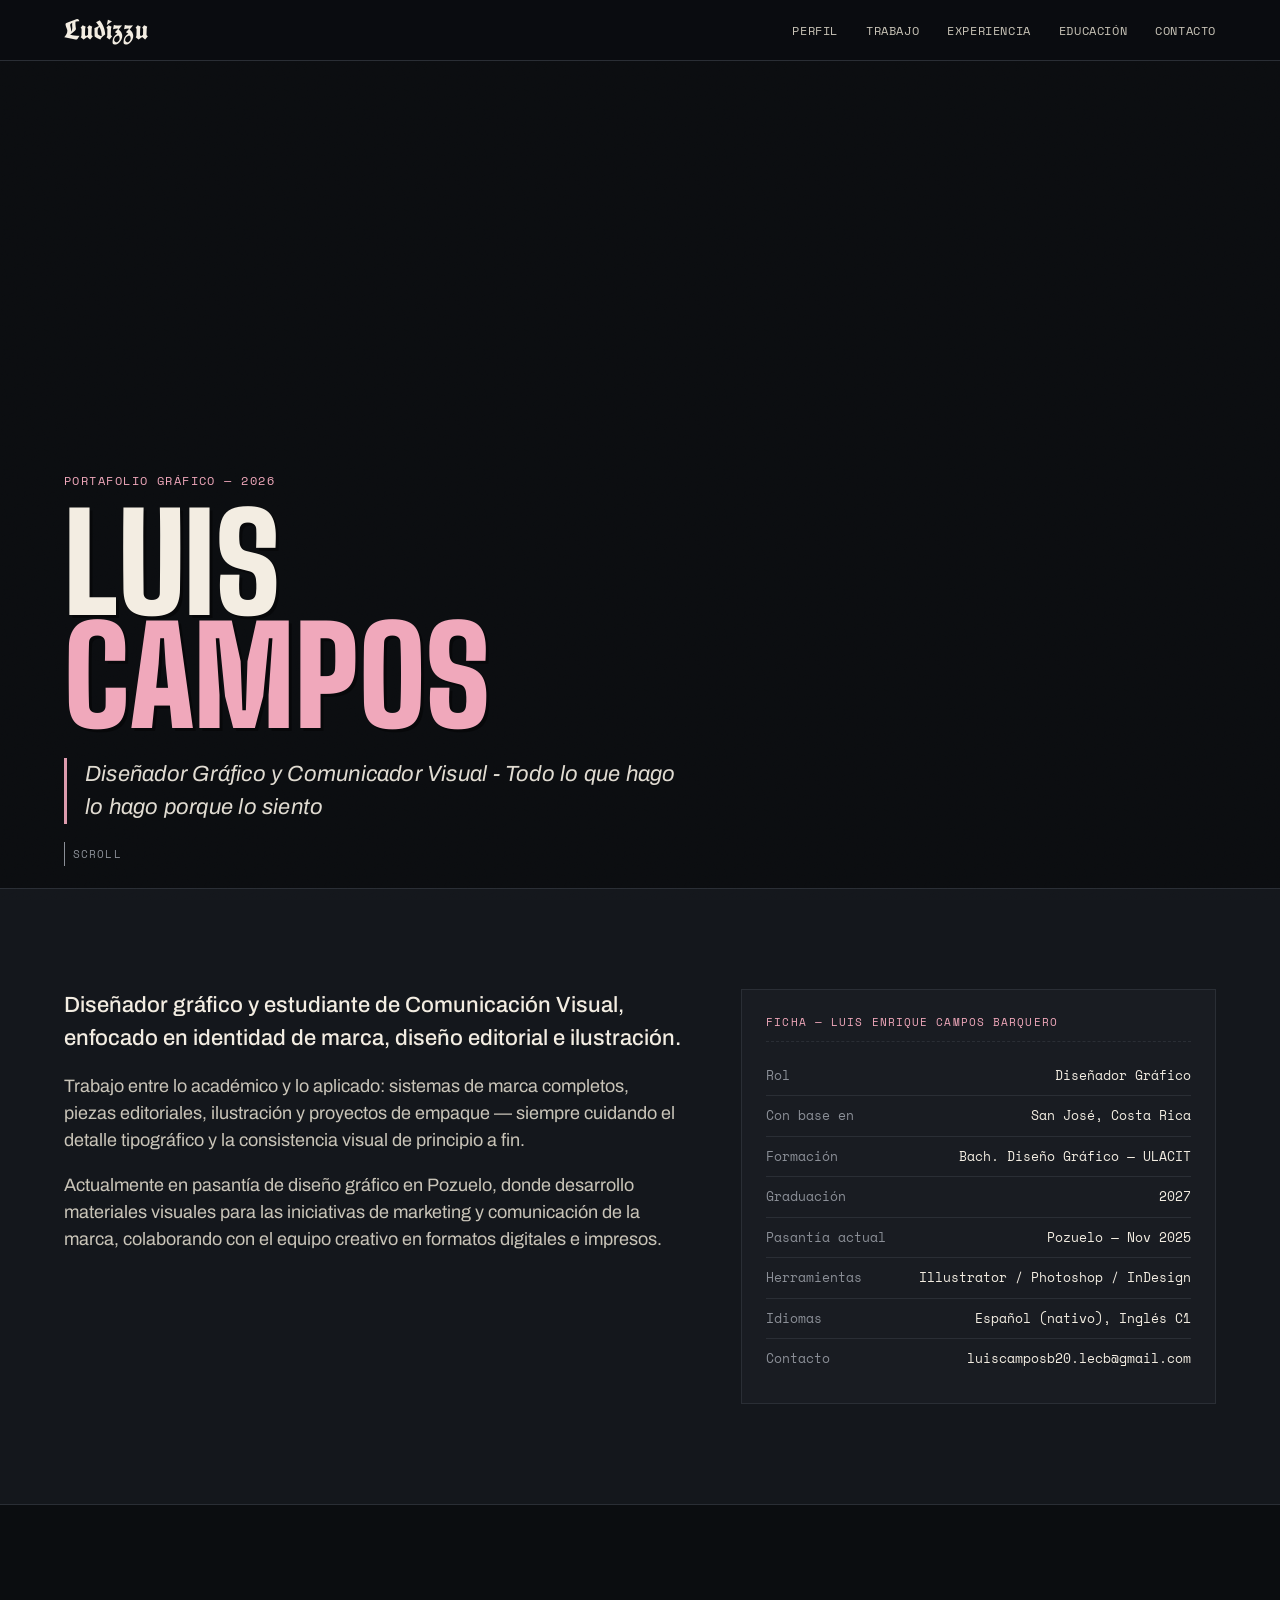
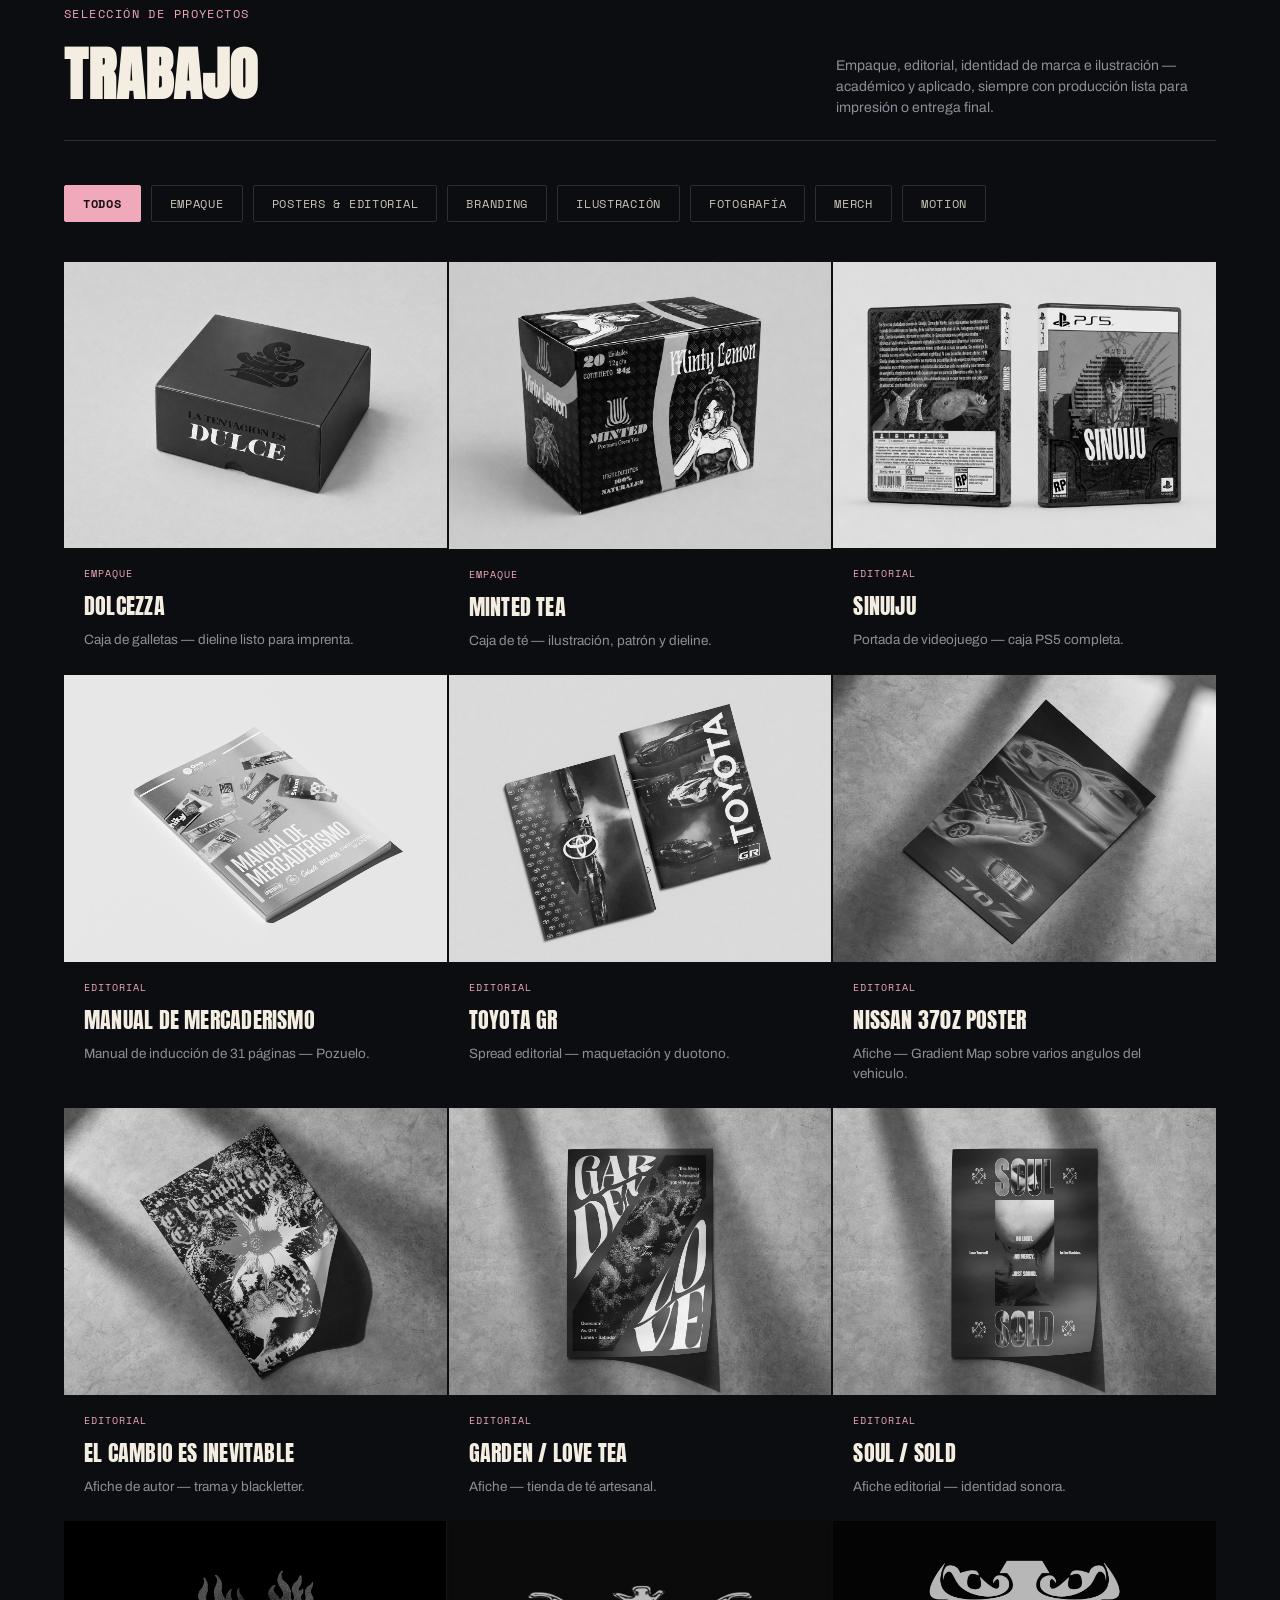
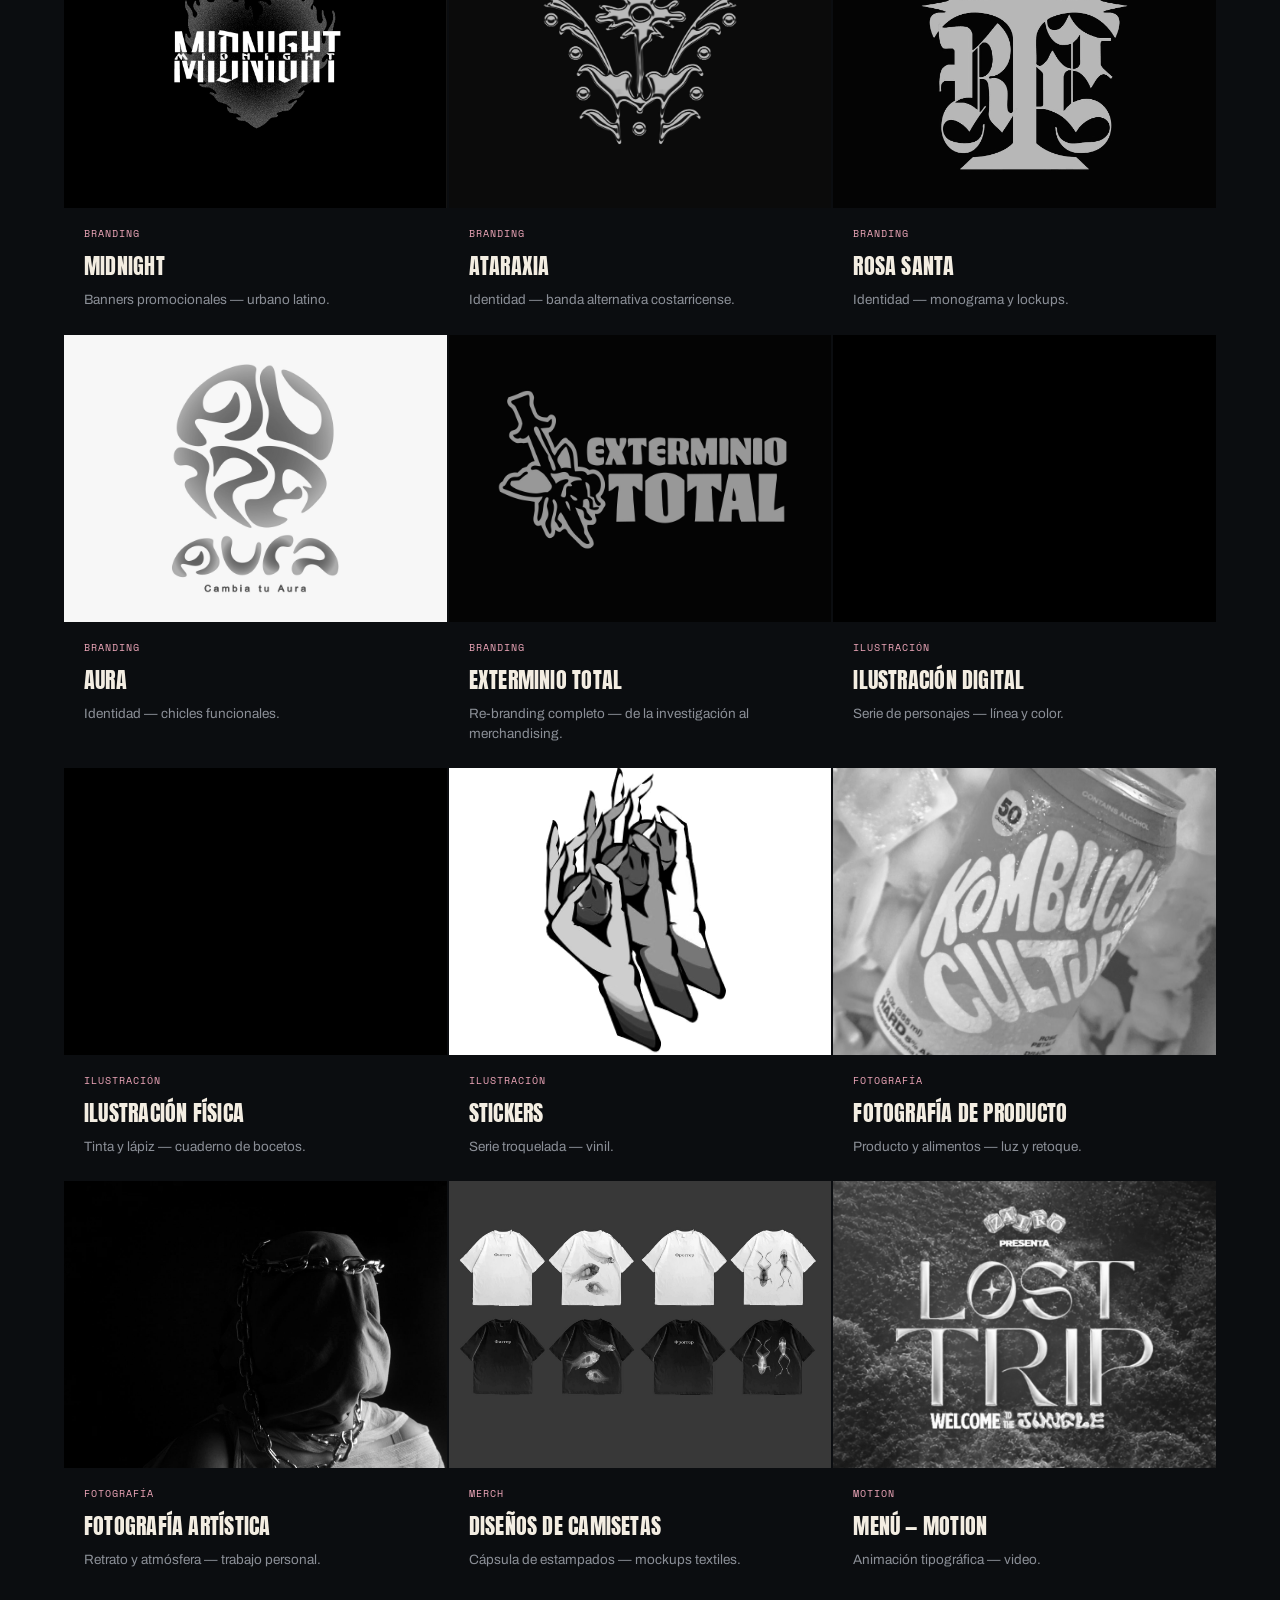
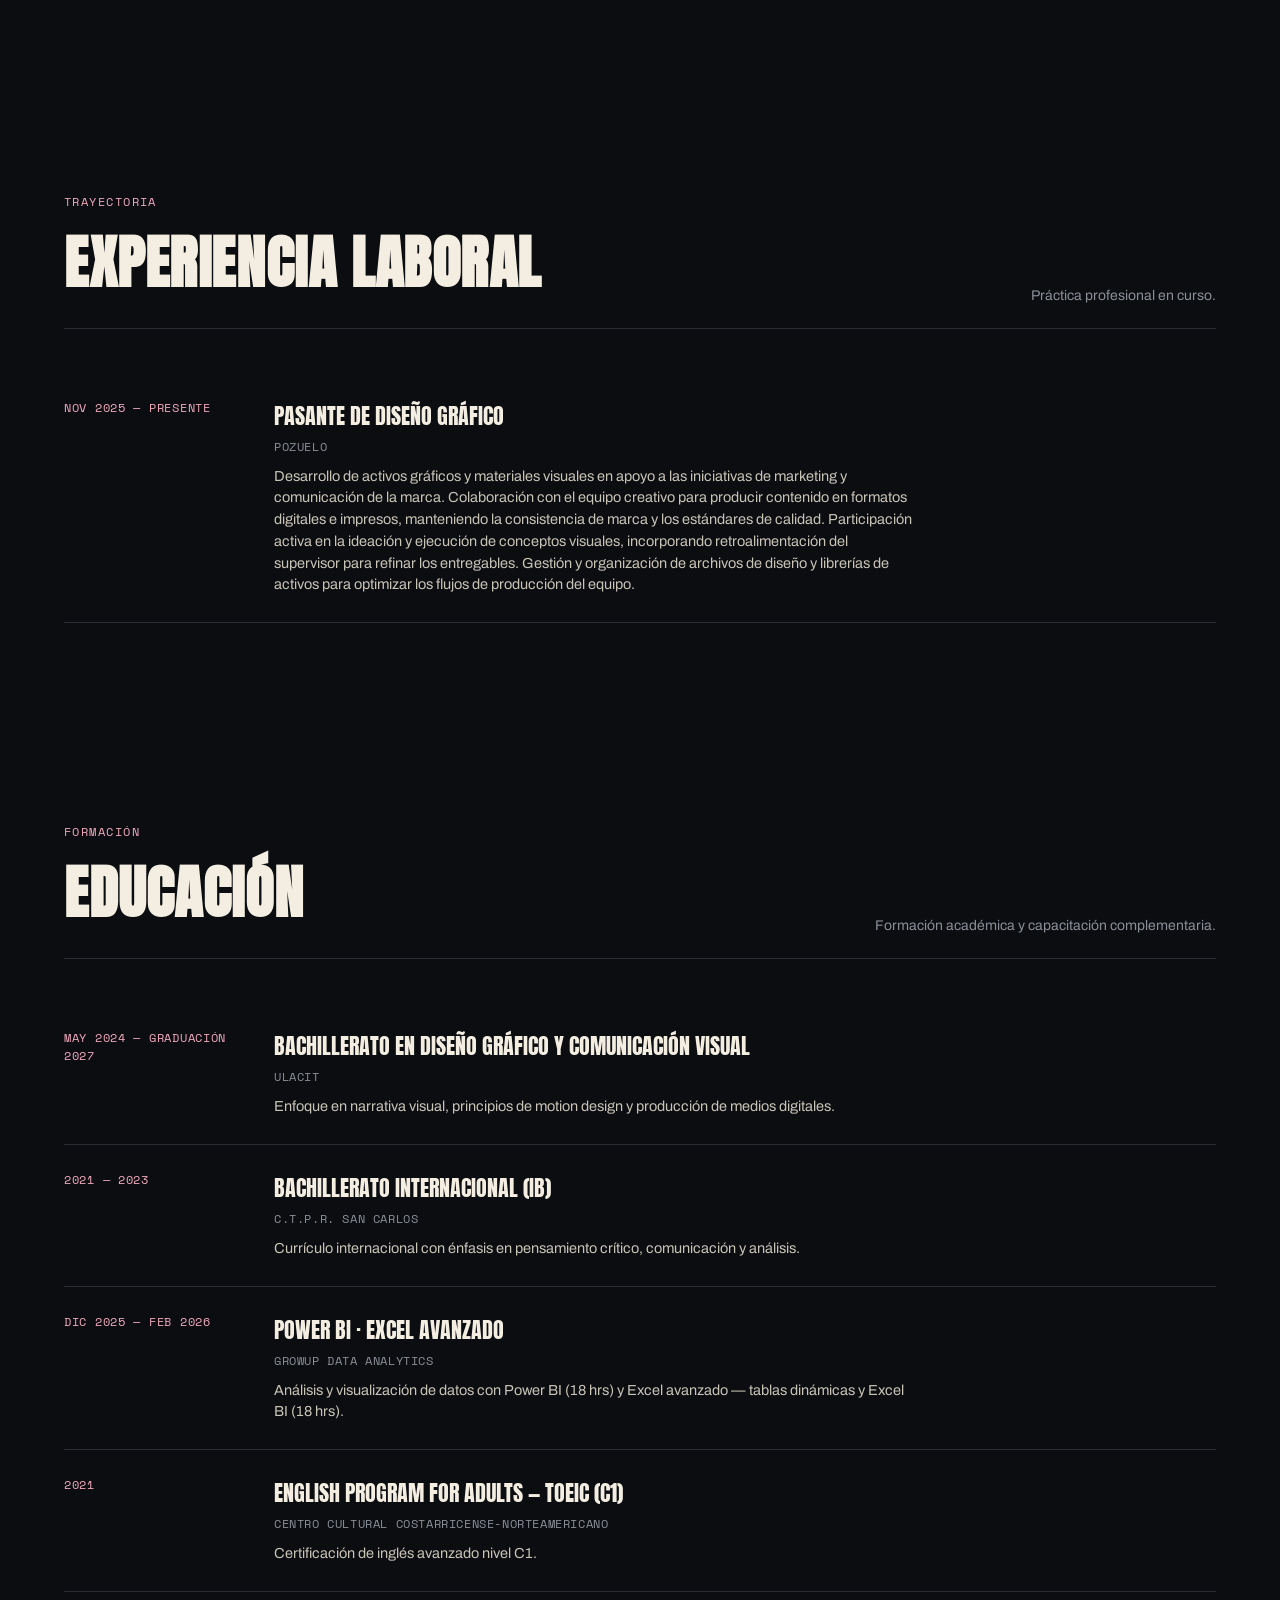
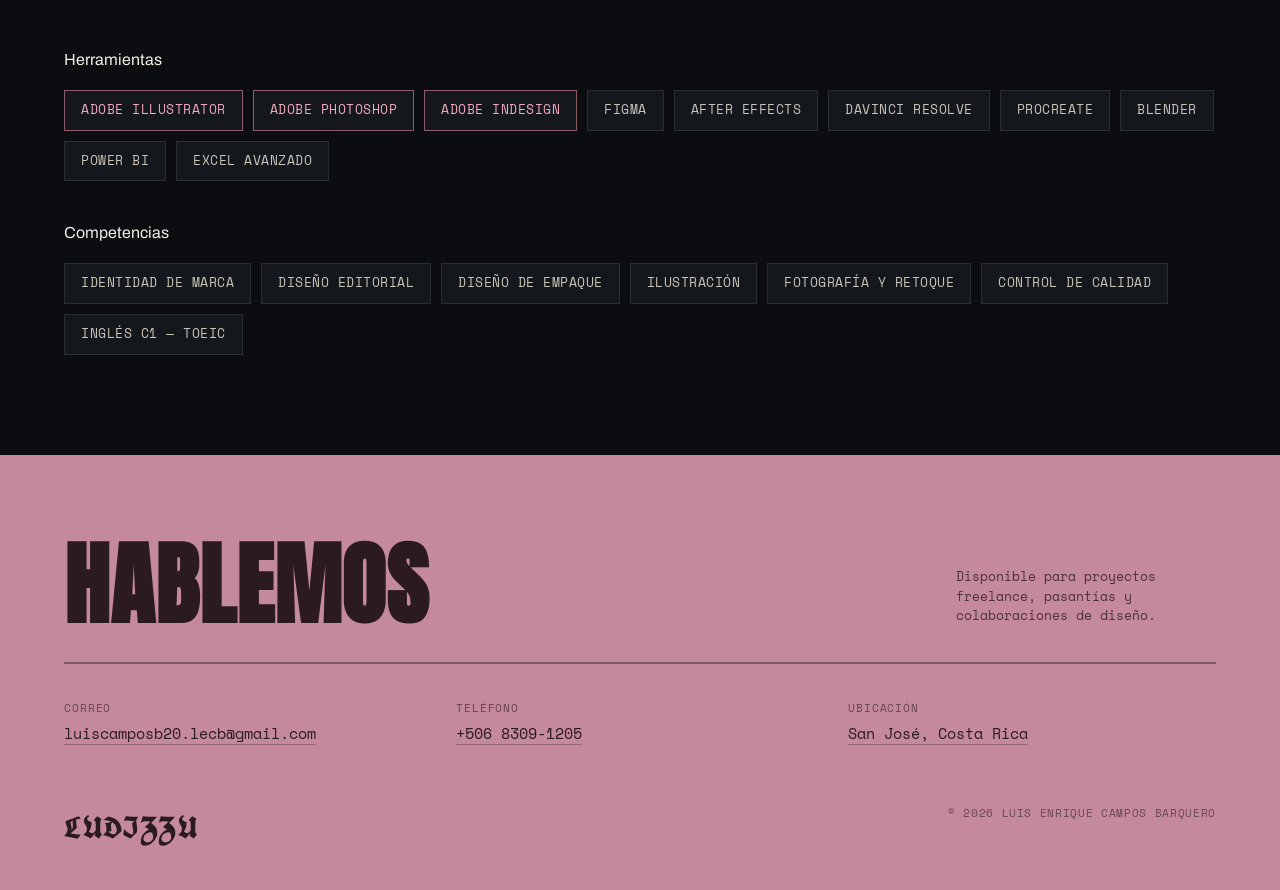
==== commit 3a93c705: "Add files via upload" ====
--- a/index.html
+++ b/index.html
@@ -130,9 +130,10 @@
 
   <div class="grid" id="grid">
 
-    <div class="card" data-cat="empaque" data-img="assets/cookiebox-1.jpg"
+    <div class="card" data-cat="empaque"
+      data-images='["assets/cookiebox-MU.jpg","assets/cookiebox-1.jpg"]'
       data-title="Dolcezza" data-desc="Dieline de empaque para caja de galletas estilo Crumbl. Tipografía serif editorial en blanco sobre rojo saturado, con justificación de diseño estructurada en 10 pasos.">
-      <div class="card-img"><img src="assets/cookiebox-1.jpg" alt="Empaque Dolcezza" loading="lazy"></div>
+      <div class="card-img"><img src="assets/cookiebox-MU.jpg" alt="Empaque Dolcezza" loading="lazy"></div>
       <div class="card-view">Ver proyecto</div>
       <div class="card-body">
         <span class="card-cat">Empaque</span>
@@ -153,27 +154,28 @@
     </div>
 
     <div class="card" data-cat="editorial"
-      data-images='["assets/MM_MU_01.jpg","assets/MM_MU_02.jpg"]'
+      data-images='["assets/SINUIJU_MU.jpg","assets/SINUIJU.jpg"]'
+      data-title="Sinuiju" data-desc="Diseño de empaque para un videojuego ficticio de terror y sigilo en formato de caja PS5 — portada, lomo y contraportada completos.">
+      <div class="card-img"><img src="assets/SINUIJU_MU.jpg" alt="Portada de videojuego Sinuiju" loading="lazy"></div>
+      <div class="card-view">Ver proyecto</div>
+      <div class="card-body">
+        <span class="card-cat">Editorial</span>
+        <div class="card-title">Sinuiju</div>
+        <p class="card-desc">Portada de videojuego — caja PS5 completa.</p>
+      </div>
+    </div>
+
+    <div class="card" data-cat="editorial"
+      data-images='["assets/MM_01.jpg","assets/MM_02.jpg","assets/MM_03.jpg"]'
       data-link="assets/Manual_de_Mercaderismo.pdf"
       data-link-label="Ver el manual completo (PDF, 31 pág.)"
       data-title="Manual de Mercaderismo" data-desc="Manual de inducción de 31 páginas para el equipo de mercaderistas de Pozuelo. Diseño editorial completo: sistema de retícula, jerarquía de información, iconografía, ilustración de personajes y diagramación de procesos paso a paso para uso interno en punto de venta.">
-      <div class="card-img"><img src="assets/MM_MU_01.jpg" alt="Manual de Mercaderismo — Pozuelo" loading="lazy"></div>
+      <div class="card-img"><img src="assets/MM_01.jpg" alt="Manual de Mercaderismo — Pozuelo" loading="lazy"></div>
       <div class="card-view">Ver proyecto</div>
       <div class="card-body">
         <span class="card-cat">Editorial</span>
         <div class="card-title">Manual de Mercaderismo</div>
         <p class="card-desc">Manual de inducción de 31 páginas — Pozuelo.</p>
-      </div>
-    </div>
-
-    <div class="card" data-cat="editorial" data-img="assets/SINUIJU.jpg"
-      data-title="Sinuiju" data-desc="Diseño de empaque para un videojuego ficticio de terror y sigilo en formato de caja PS5 — portada, lomo y contraportada completos.">
-      <div class="card-img"><img src="assets/SINUIJU.jpg" alt="Portada de videojuego Sinuiju" loading="lazy"></div>
-      <div class="card-view">Ver proyecto</div>
-      <div class="card-body">
-        <span class="card-cat">Editorial</span>
-        <div class="card-title">Sinuiju</div>
-        <p class="card-desc">Portada de videojuego — caja PS5 completa.</p>
       </div>
     </div>
 
@@ -237,21 +239,22 @@
       </div>
     </div>
 
-    <div class="card" data-cat="editorial"
+    <div class="card" data-cat="branding"
       data-images='["assets/MID_03.jpg", "assets/MID_01.jpg", "assets/MID_02.jpg", "assets/MID_04.jpg"]'
       data-title="Midnight" data-desc="Serie de banners promocionales para las fiestas Midnight, de urbano latino. El sistema juega con tipografía desplazada y superpuesta, tratamiento fotográfico de alto contraste y una identidad de llama que ancla cada pieza, adaptándose a distintos formatos y artistas invitados manteniendo el mismo código visual.">
       <div class="card-img"><img src="assets/MID_03.jpg" alt="Banners Midnight" loading="lazy"></div>
       <div class="card-view">Ver proyecto</div>
       <div class="card-body">
-        <span class="card-cat">Editorial</span>
+        <span class="card-cat">Branding</span>
         <div class="card-title">Midnight</div>
         <p class="card-desc">Banners promocionales — urbano latino.</p>
       </div>
     </div>
 
-    <div class="card" data-cat="branding" data-img="assets/ATARAXIA.jpg"
+    <div class="card" data-cat="branding" 
+      data-images='["assets/ATARAXIA_01.jpg","assets/ATARAXIA_02.jpg"]'
       data-title="Ataraxia" data-desc="Identidad para Ataraxia, banda alternativa costarricense. El isotipo parte de una flor ornamental que se degrada progresivamente hacia una textura líquida y cromada, representando el tránsito entre la calma y la distorsión. El wordmark usa una tipografía psicodélica de trazo blando, y todo el sistema está construido para funcionar en positivo y negativo sobre fondo claro u oscuro.">
-      <div class="card-img"><img src="assets/ATARAXIA.jpg" alt="Identidad Ataraxia" loading="lazy"></div>
+      <div class="card-img"><img src="assets/ATARAXIA_01.jpg" alt="Identidad Ataraxia" loading="lazy"></div>
       <div class="card-view">Ver proyecto</div>
       <div class="card-body">
         <span class="card-cat">Branding</span>
@@ -273,9 +276,9 @@
     </div>
 
     <div class="card" data-cat="branding"
-      data-images='["assets/AU_4.jpg", "assets/AU_1.jpg", "assets/AU_2.jpg", "assets/AU_3.jpg", "assets/AU_5.jpg"]'
+      data-images='["assets/AU_01.jpg", "assets/AU_02.jpg", "assets/AU_03.jpg", "assets/AU_04.jpg", "assets/AU_05.jpg"]'
       data-title="Aura" data-desc="Identidad de marca para una línea de chicles funcionales. El isotipo construye un cerebro a partir de las propias letras del nombre, y el sistema se declina en tres variantes de producto — Focus (ashwagandha), Calm (CBD) y Energy (cafeína) — cada una con su código cromático. Incluye paleta, sistema tipográfico (Podium Soft y Bootzy) y aplicación sobre empaque circular.">
-      <div class="card-img"><img src="assets/AU_4.jpg" alt="Identidad de marca Aura" loading="lazy"></div>
+      <div class="card-img"><img src="assets/AU_01.jpg" alt="Identidad de marca Aura" loading="lazy"></div>
       <div class="card-view">Ver proyecto</div>
       <div class="card-body">
         <span class="card-cat">Branding</span>
@@ -285,7 +288,7 @@
     </div>
 
     <div class="card" data-cat="branding"
-      data-images='["assets/ET_01.jpg","assets/ET_02.jpg","assets/ET_03.jpg","assets/ET_04.jpg","assets/ET_05.jpg","assets/ET_06.jpg","assets/ET_07.jpg","assets/ET_08.jpg","assets/ET_09.jpg","assets/ET_10.jpg","assets/ET_11.jpg","assets/ET_12.jpg","assets/ET_13.jpg","assets/ET_14.jpg","assets/ET_15.jpg","assets/ET_16.jpg","assets/ET_17.jpg"]'
+      data-images='["assets/ET_01.jpg","assets/ET_02.jpg","assets/ET_03.jpg","assets/ET_04.jpg","assets/ET_05.jpg","assets/ET_06.jpg","assets/ET_07.jpg","assets/ET_08.jpg","assets/ET_09.jpg","assets/ET_10.jpg","assets/ET_11.jpg","assets/ET_12.jpg"]'
       data-title="Exterminio Total" data-desc="Propuesta de re-branding completa para un servicio de control de plagas: investigación de público, moodboard, bocetaje, sistema de logotipo, papelería, piezas para redes sociales, banners y aplicaciones textiles. Presentación completa de 21 páginas. Proyecto en conjunto con Marcer Vargas.">
       <div class="card-img"><img src="assets/ET_01.jpg" alt="Re-branding Exterminio Total" loading="lazy"></div>
       <div class="card-view">Ver proyecto</div>
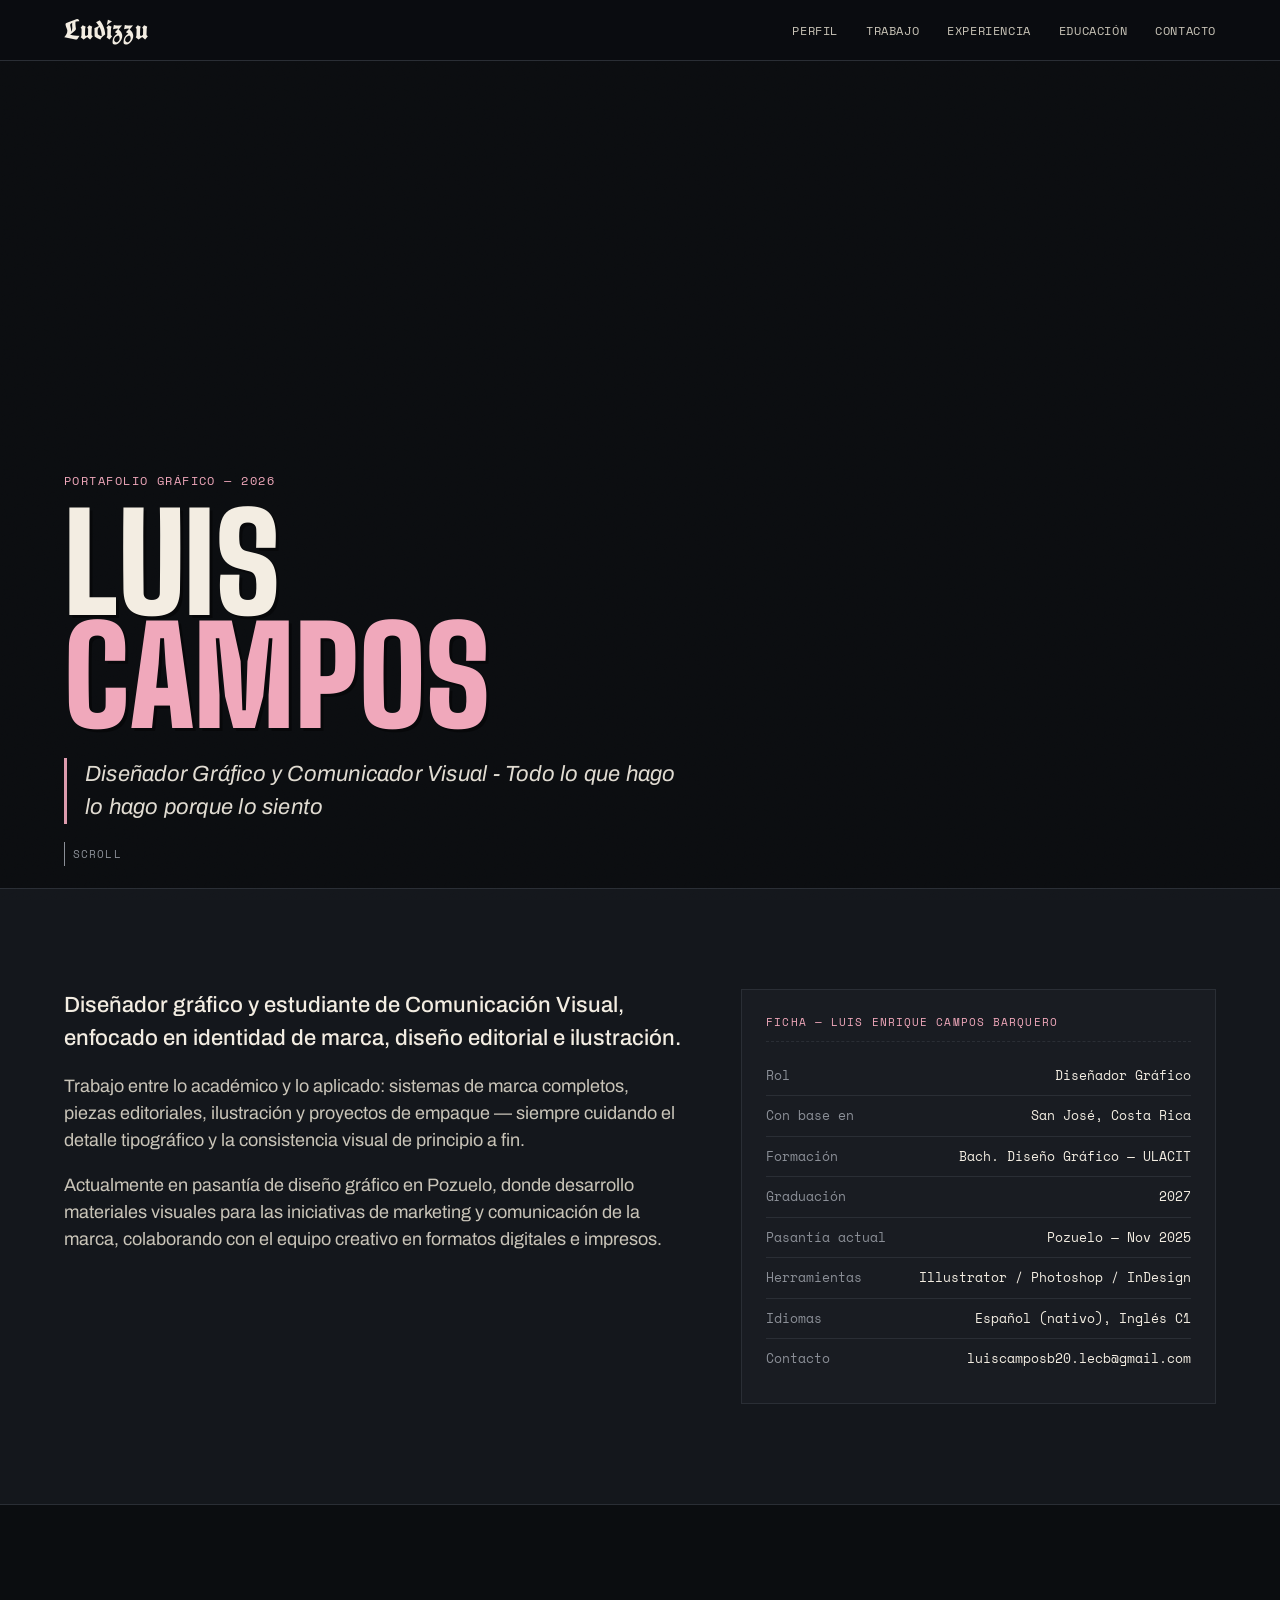
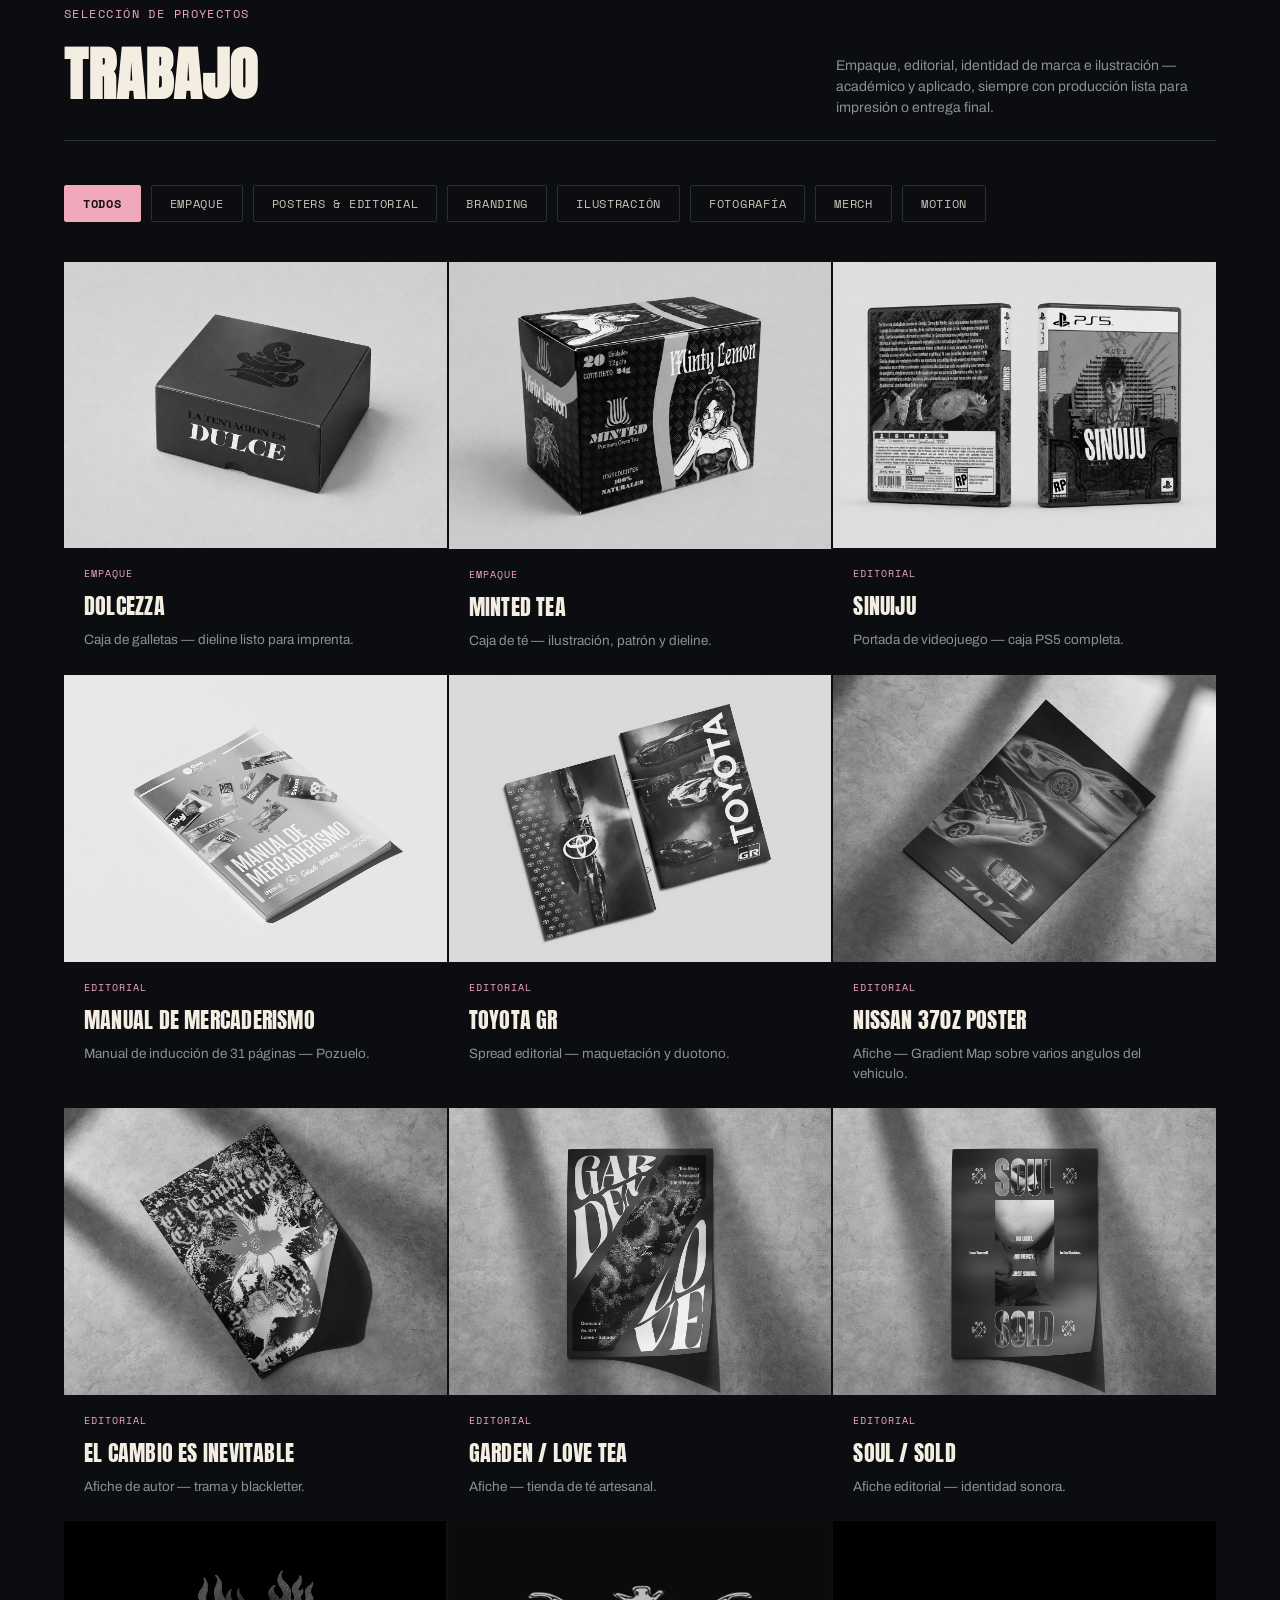
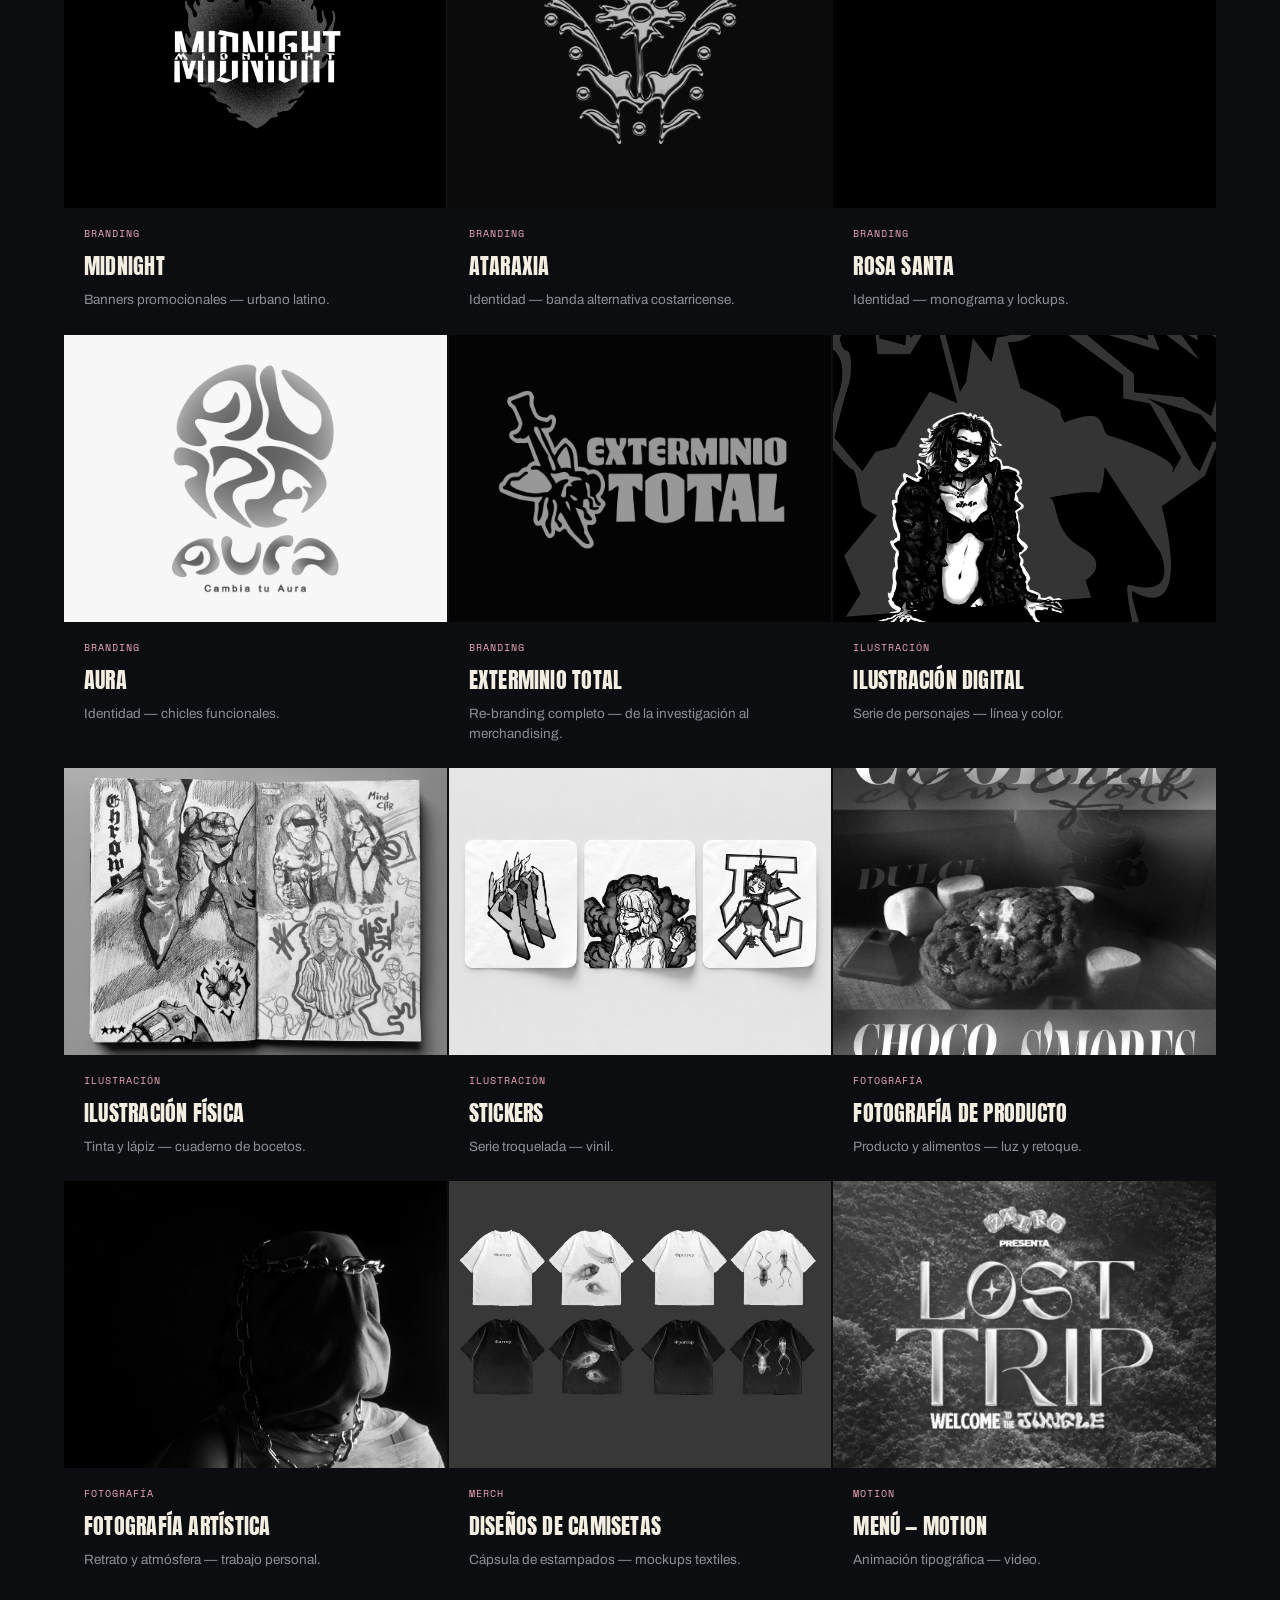
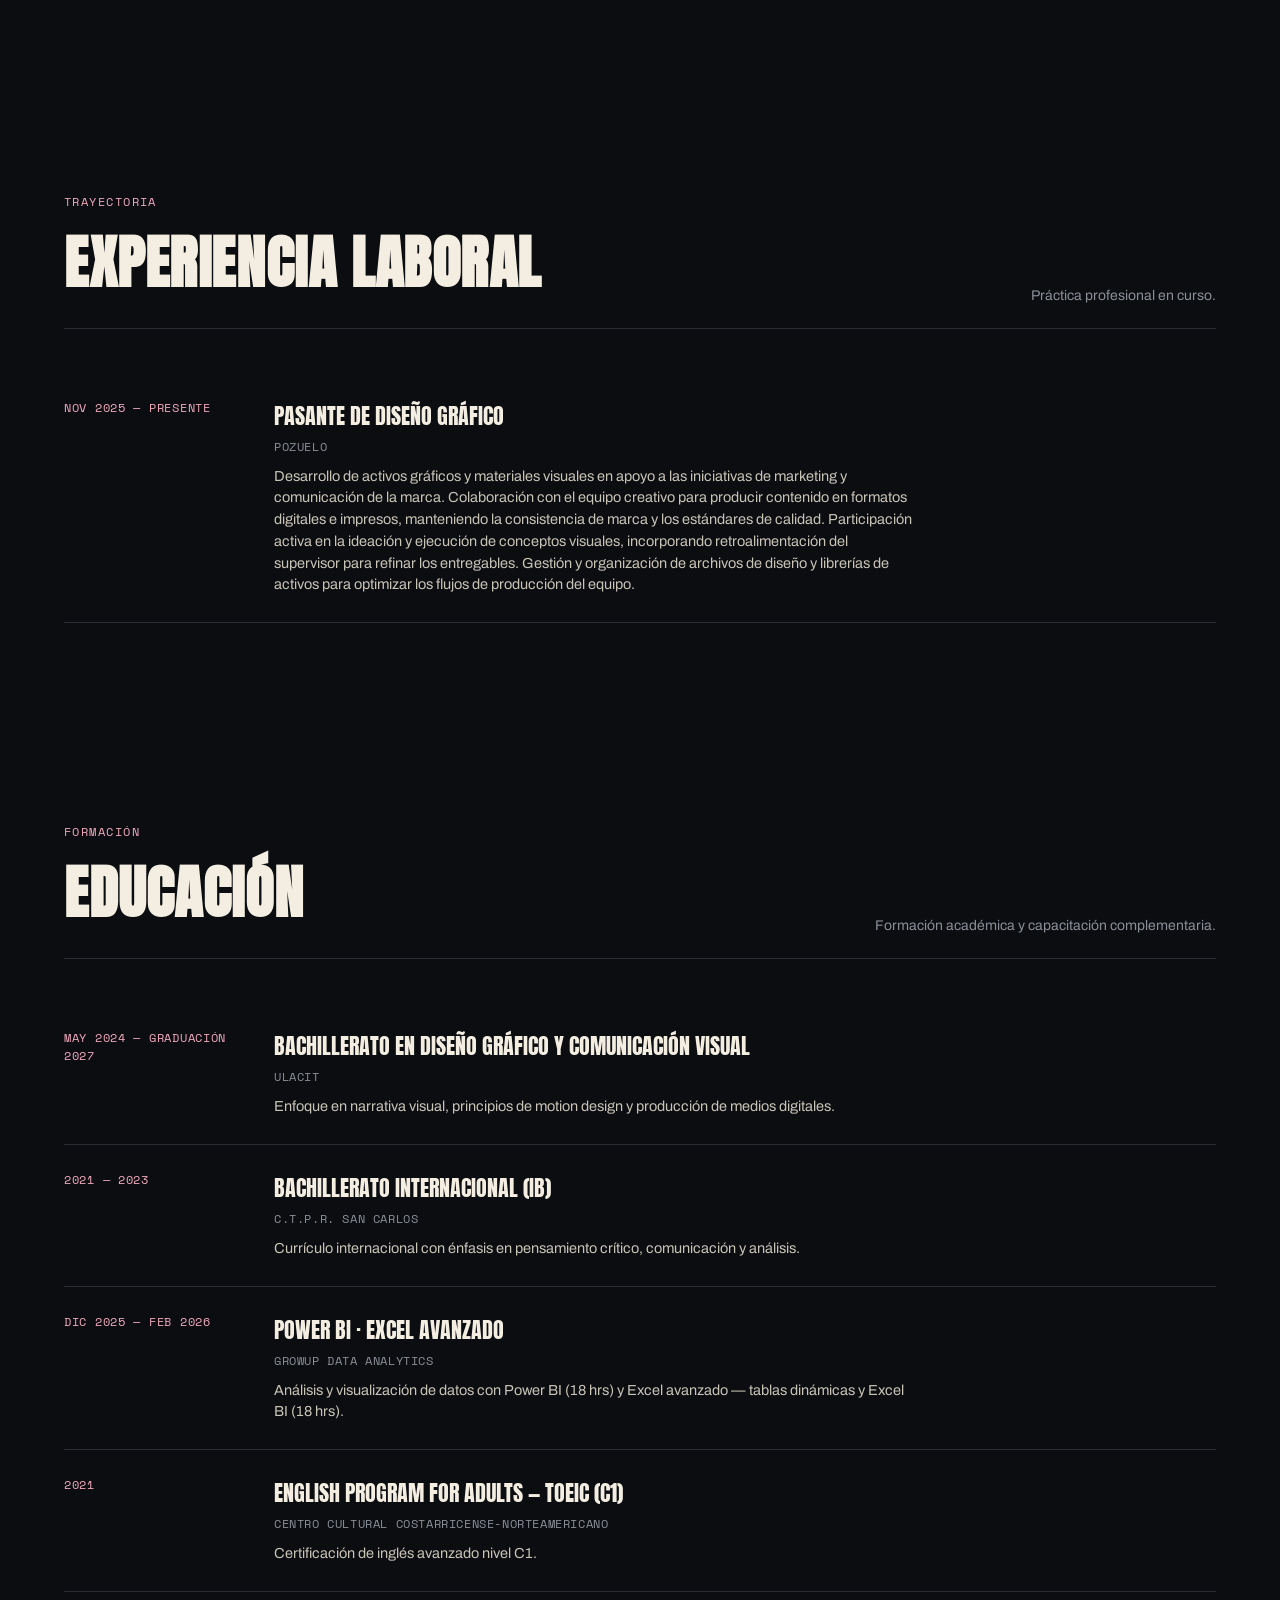
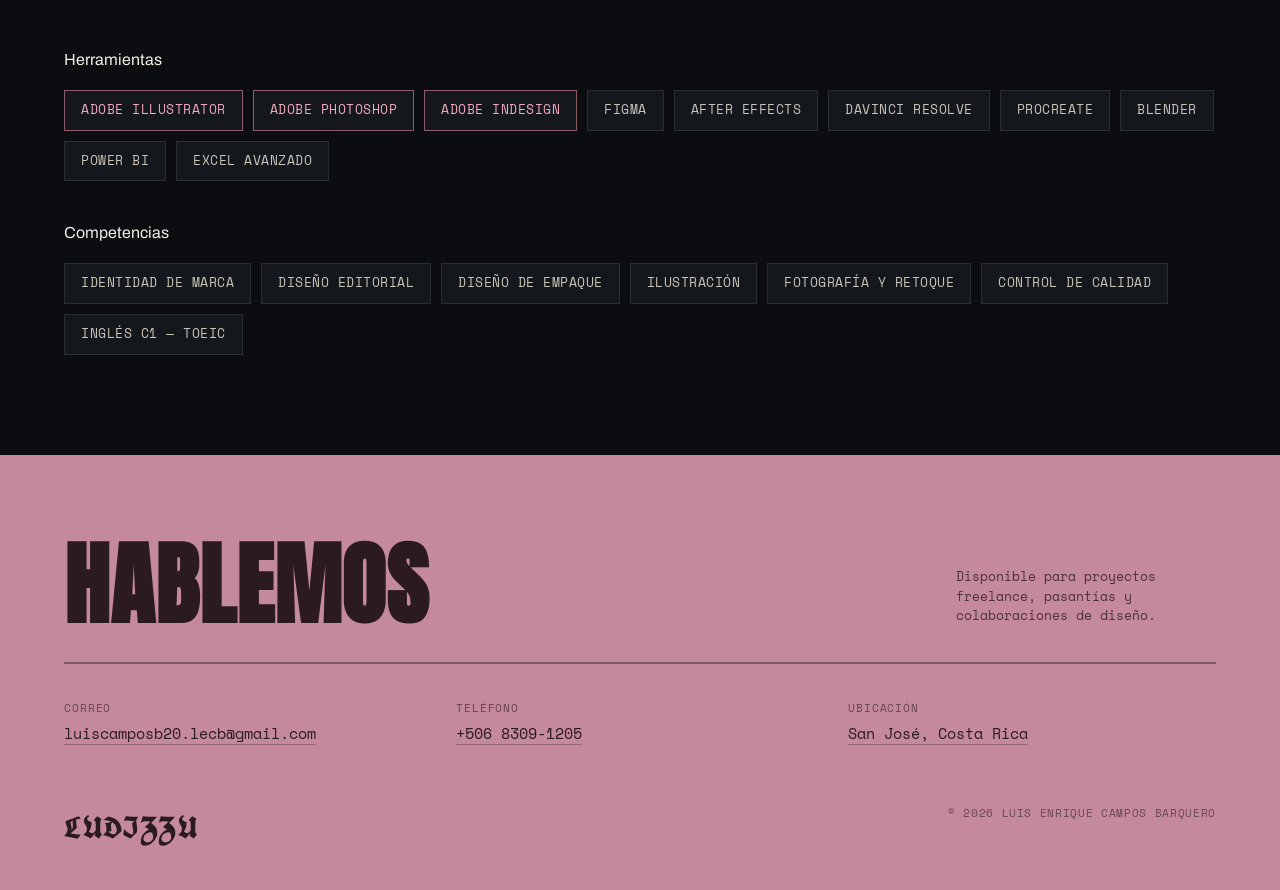
==== commit 02a90326: "Add files via upload" ====
--- a/index.html
+++ b/index.html
@@ -240,9 +240,9 @@
     </div>
 
     <div class="card" data-cat="branding"
-      data-images='["assets/MID_03.jpg", "assets/MID_01.jpg", "assets/MID_02.jpg", "assets/MID_04.jpg"]'
+      data-images='["assets/MID_01.jpg", "assets/MID_MU1.jpg", "assets/MID_02.jpg", "assets/MID_MU2.jpg","assets/MID_03.jpg"]'
       data-title="Midnight" data-desc="Serie de banners promocionales para las fiestas Midnight, de urbano latino. El sistema juega con tipografía desplazada y superpuesta, tratamiento fotográfico de alto contraste y una identidad de llama que ancla cada pieza, adaptándose a distintos formatos y artistas invitados manteniendo el mismo código visual.">
-      <div class="card-img"><img src="assets/MID_03.jpg" alt="Banners Midnight" loading="lazy"></div>
+      <div class="card-img"><img src="assets/MID_01.jpg" alt="Banners Midnight" loading="lazy"></div>
       <div class="card-view">Ver proyecto</div>
       <div class="card-body">
         <span class="card-cat">Branding</span>
@@ -312,9 +312,9 @@
     </div>
 
     <div class="card" data-cat="ilustracion"
-      data-images='["assets/FIS_01.jpg", "assets/FIS_02.jpg", "assets/FIS_03.jpg", "assets/FIS_04.jpg", "assets/FIS_05.jpg", "assets/FIS_06.jpg", "assets/FIS_07.jpg", "assets/FIS_08.jpg", "assets/FIS_09.jpg"]'
+      data-images='["assets/FIS_01.jpeg", "assets/FIS_02.jpg", "assets/FIS_03.jpg", "assets/FIS_04.jpg", "assets/FIS_05.jpg", "assets/FIS_06.jpg", "assets/FIS_07.jpg", "assets/FIS_08.jpg", "assets/FIS_09.jpg"]'
       data-title="Ilustración Física" data-desc="Trabajo de ilustración a mano en tinta y lápiz — estudios de personaje, composiciones exploratorias y páginas de cuaderno en blanco y negro.">
-      <div class="card-img"><img src="assets/FIS_01.jpg" alt="Ilustración física" loading="lazy"></div>
+      <div class="card-img"><img src="assets/FIS_01.jpeg" alt="Ilustración física" loading="lazy"></div>
       <div class="card-view">Ver proyecto</div>
       <div class="card-body">
         <span class="card-cat">Ilustración</span>
@@ -324,9 +324,9 @@
     </div>
 
     <div class="card" data-cat="ilustracion"
-      data-images='["assets/STK_3.jpg", "assets/STK_1.jpg", "assets/STK_2.jpg"]'
+      data-images='["assets/STK_MU.jpg","assets/STK_3.jpg", "assets/STK_1.jpg", "assets/STK_2.jpg"]'
       data-title="Stickers" data-desc="Serie de stickers troquelados de ilustración propia. Piezas de línea marcada y color plano saturado pensadas para impresión en vinil, con contorno de corte y silueta legible a tamaño pequeño.">
-      <div class="card-img"><img src="assets/STK_3.jpg" alt="Serie de stickers" loading="lazy"></div>
+      <div class="card-img"><img src="assets/STK_MU.jpg" alt="Serie de stickers" loading="lazy"></div>
       <div class="card-view">Ver proyecto</div>
       <div class="card-body">
         <span class="card-cat">Ilustración</span>
@@ -348,7 +348,7 @@
     </div>
 
     <div class="card" data-cat="foto"
-      data-images='["assets/ART_01.jpg", "assets/ART_02.jpg", "assets/ART_03.jpg", "assets/ART_04.jpg", "assets/ART_05.jpg", "assets/ART_06.jpg", "assets/ART_07.jpg", "assets/ART_08.jpg"]'
+      data-images='["assets/ART_01.jpg", "assets/ART_02.jpg", "assets/ART_03.jpg","assets/ART_04.jpg", "assets/ART_05.jpg", "assets/ART_06.jpg", "assets/ART_07.jpg"]'
       data-title="Fotografía Artística" data-desc="Trabajo fotográfico personal: retrato, atmósfera y color. Serie enfocada en la construcción de ambiente mediante luz de contraste y tratamiento cromático en postproducción.">
       <div class="card-img"><img src="assets/ART_01.jpg" alt="Fotografía artística" loading="lazy"></div>
       <div class="card-view">Ver proyecto</div>
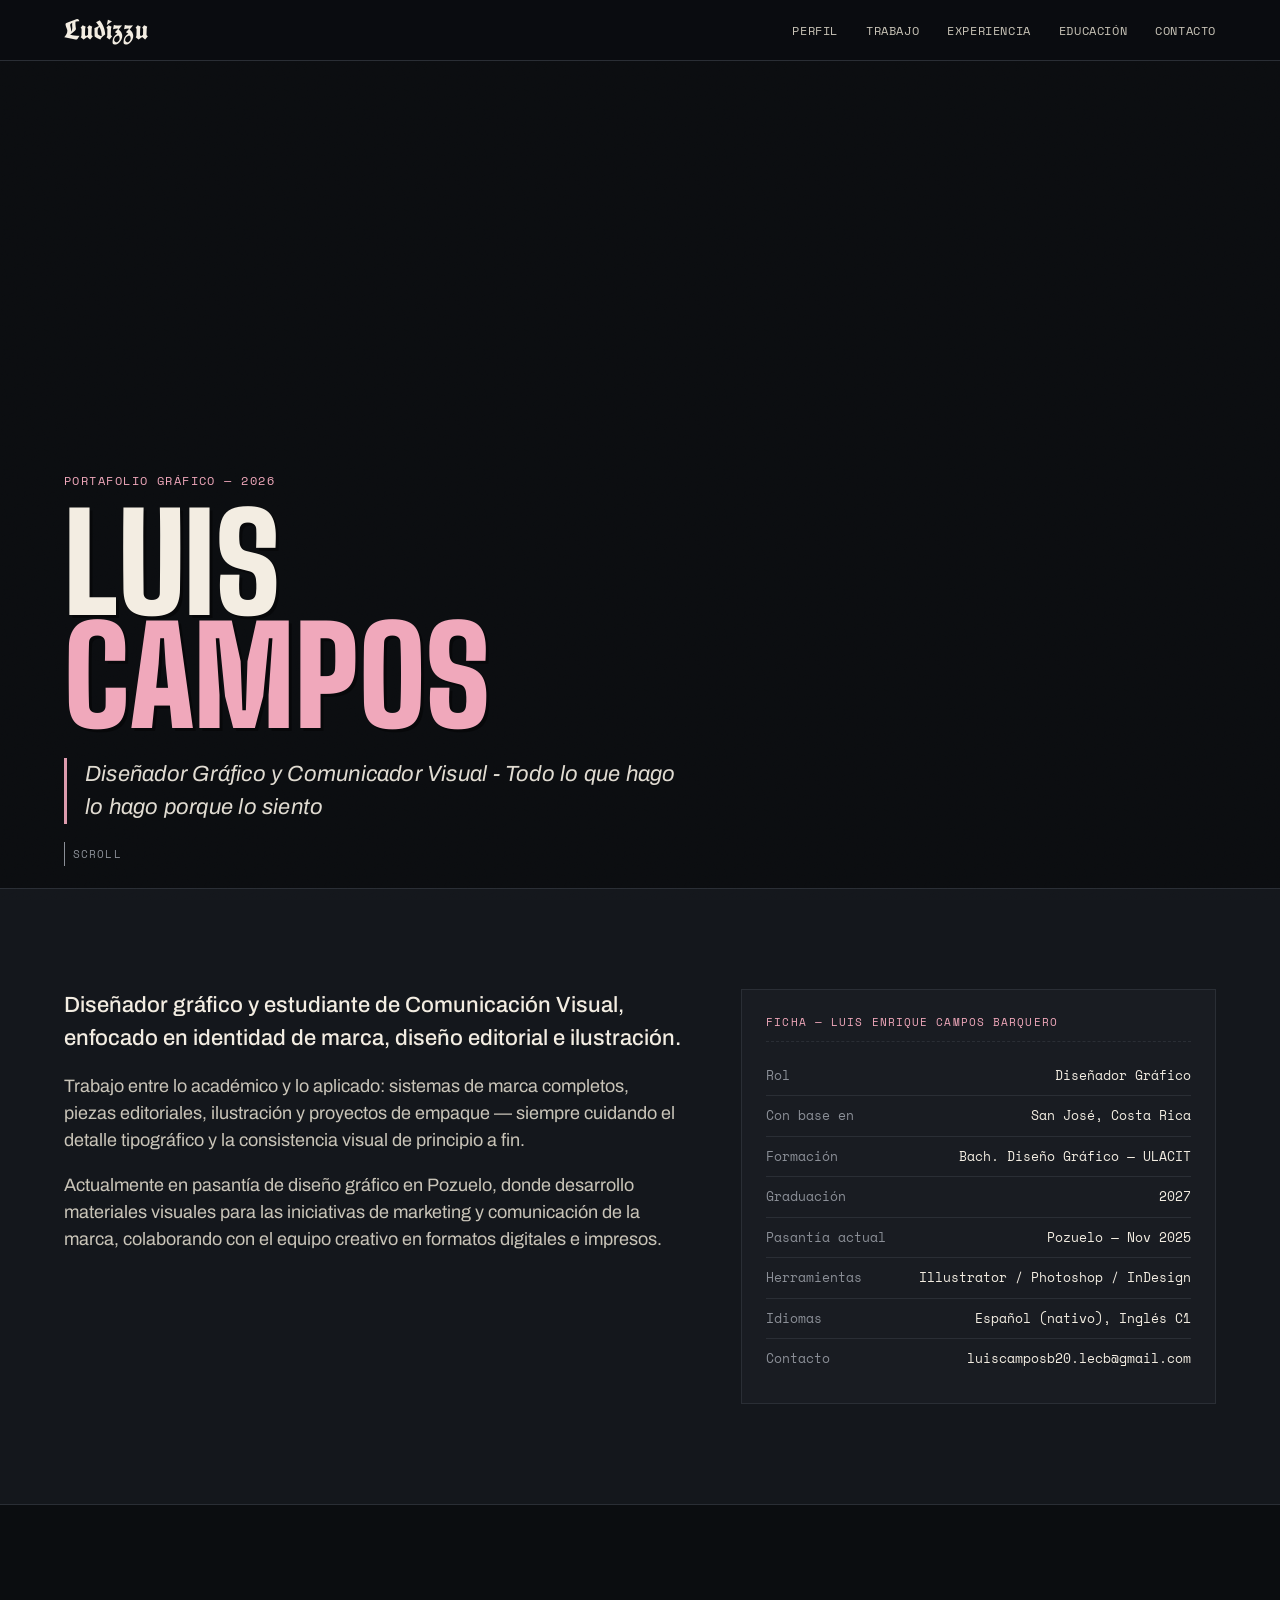
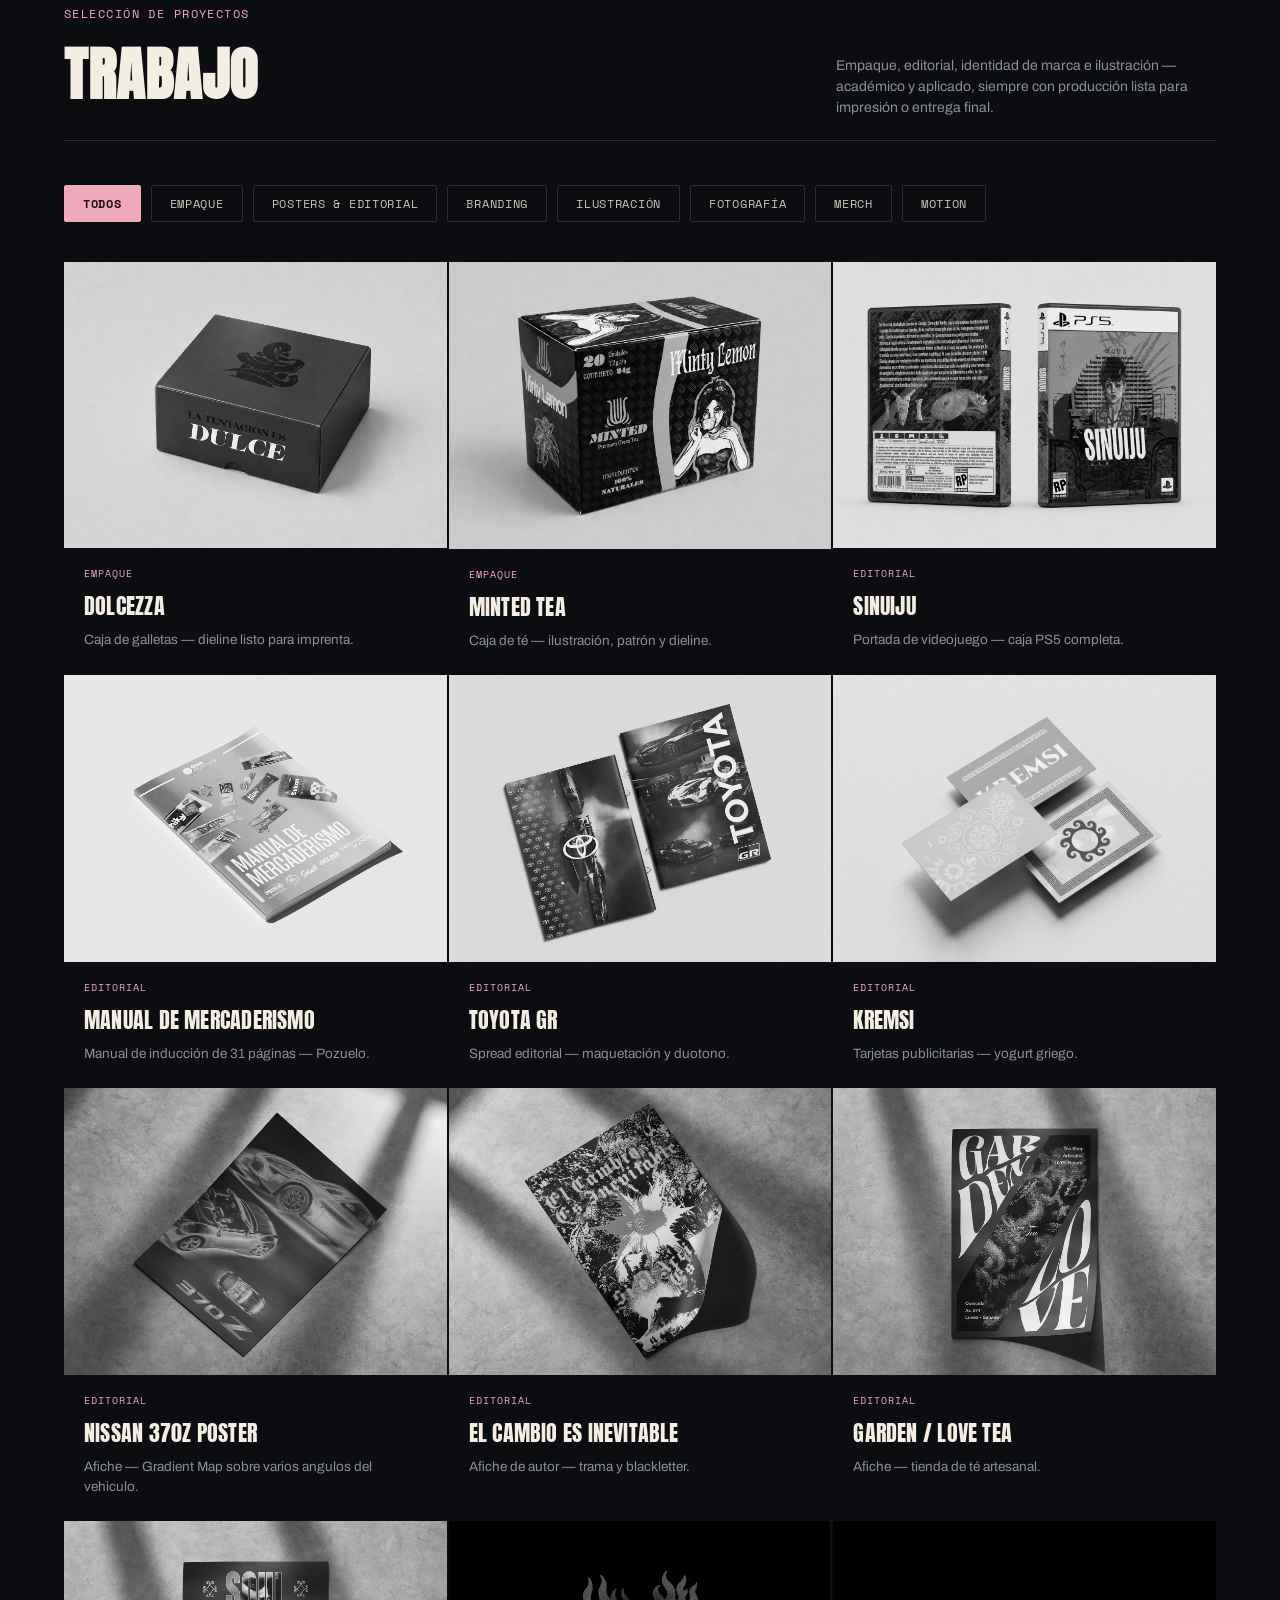
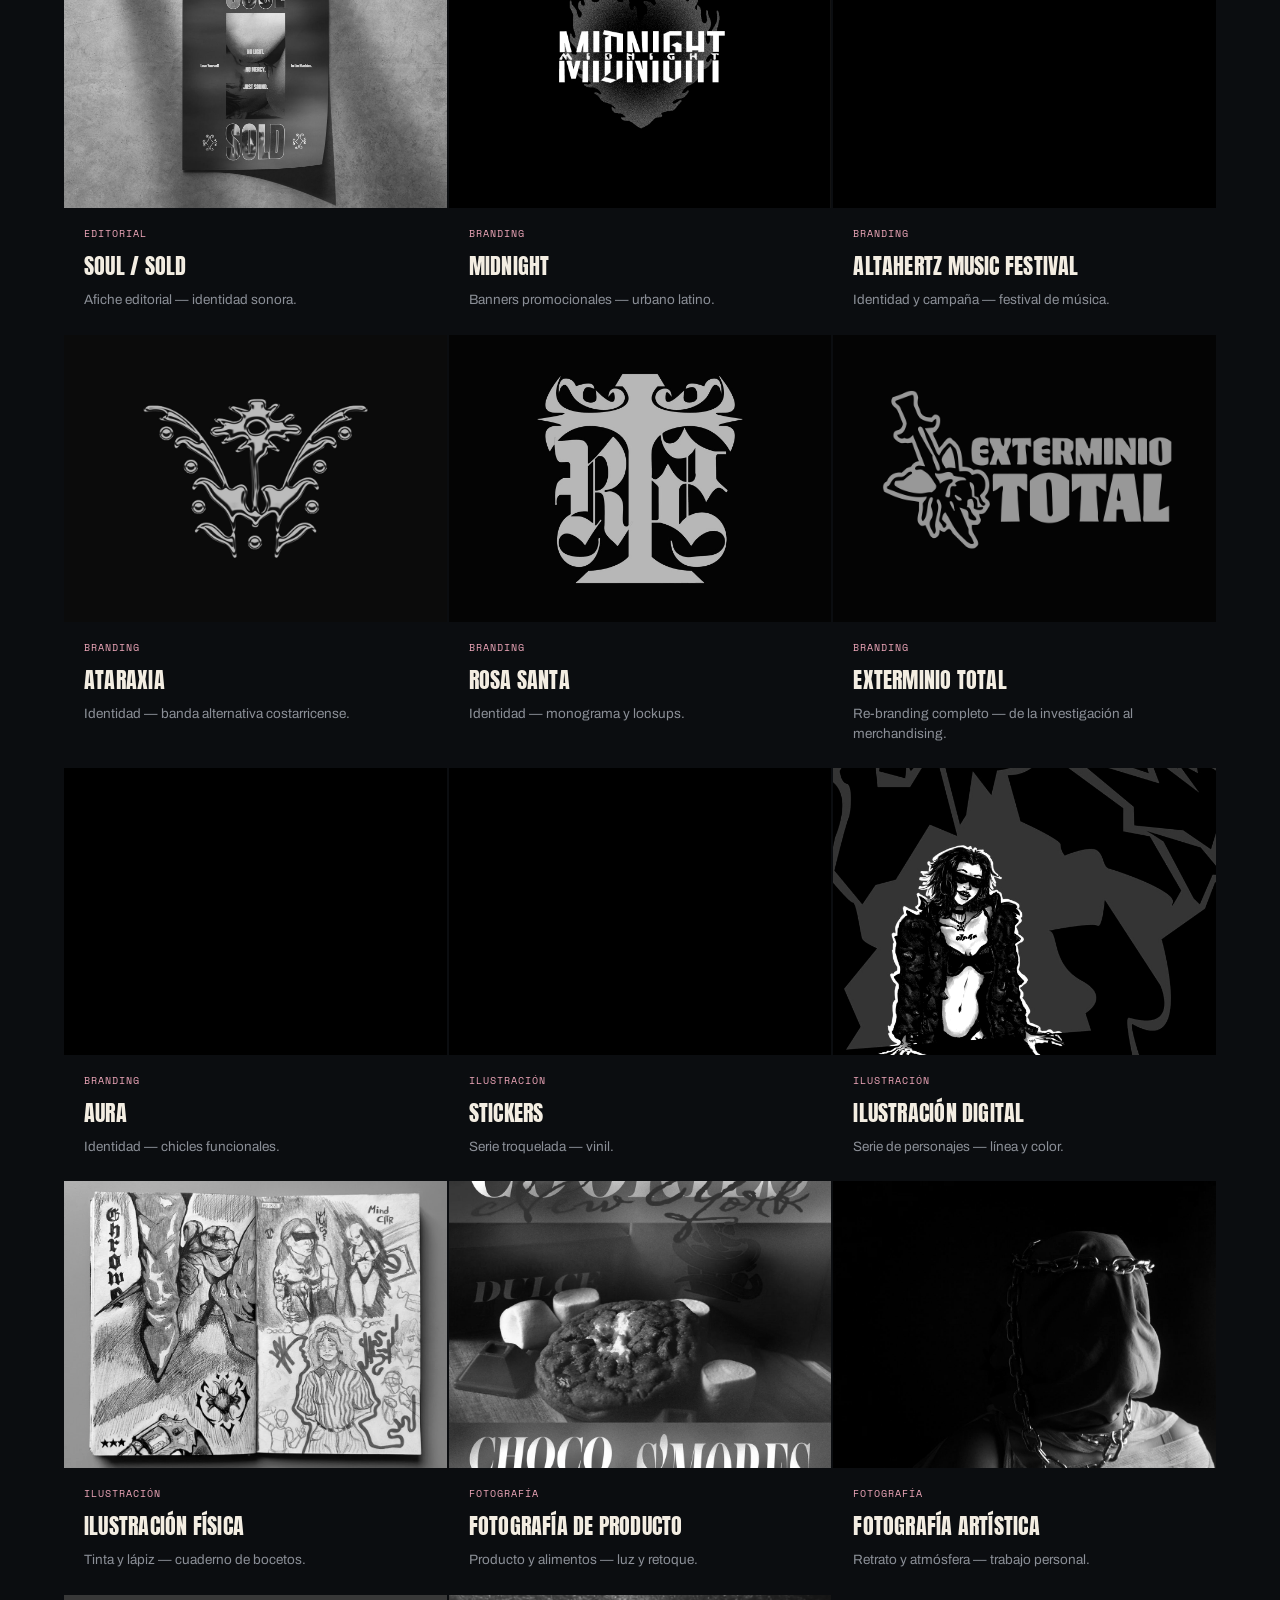
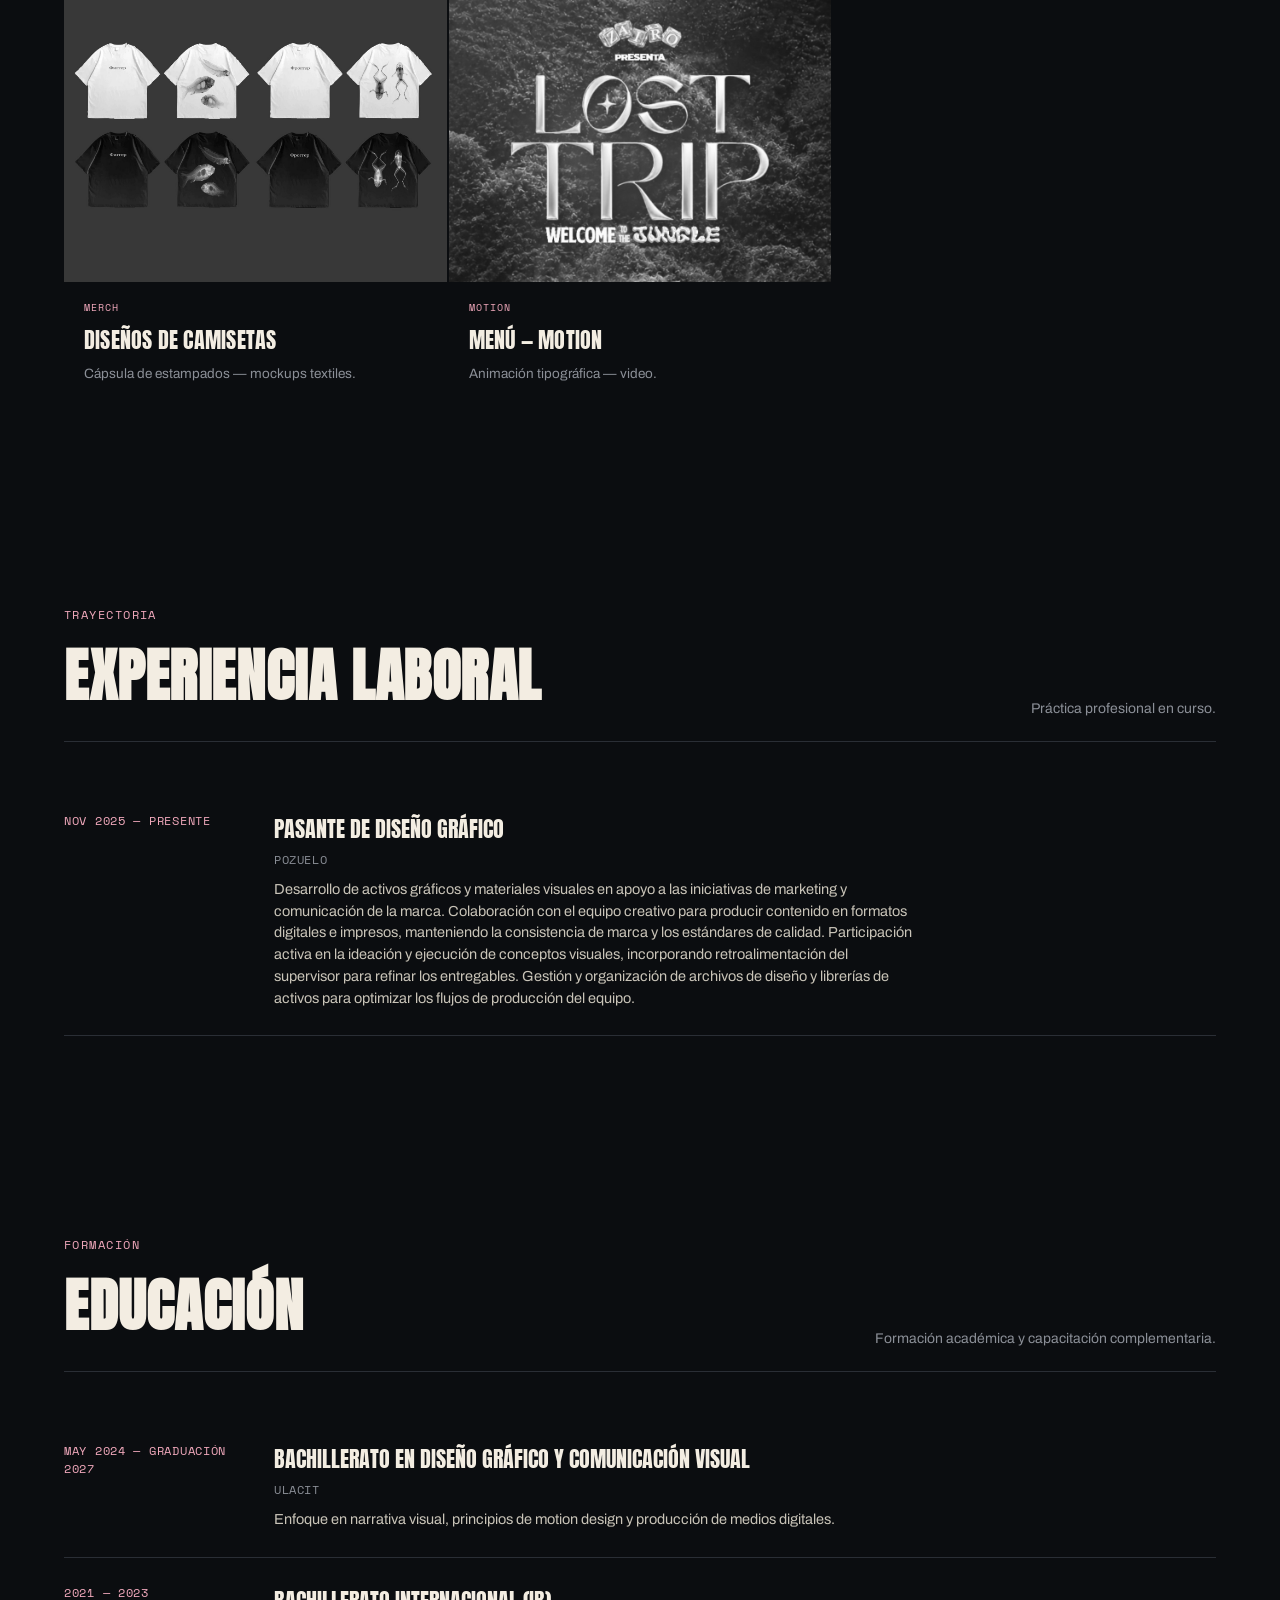
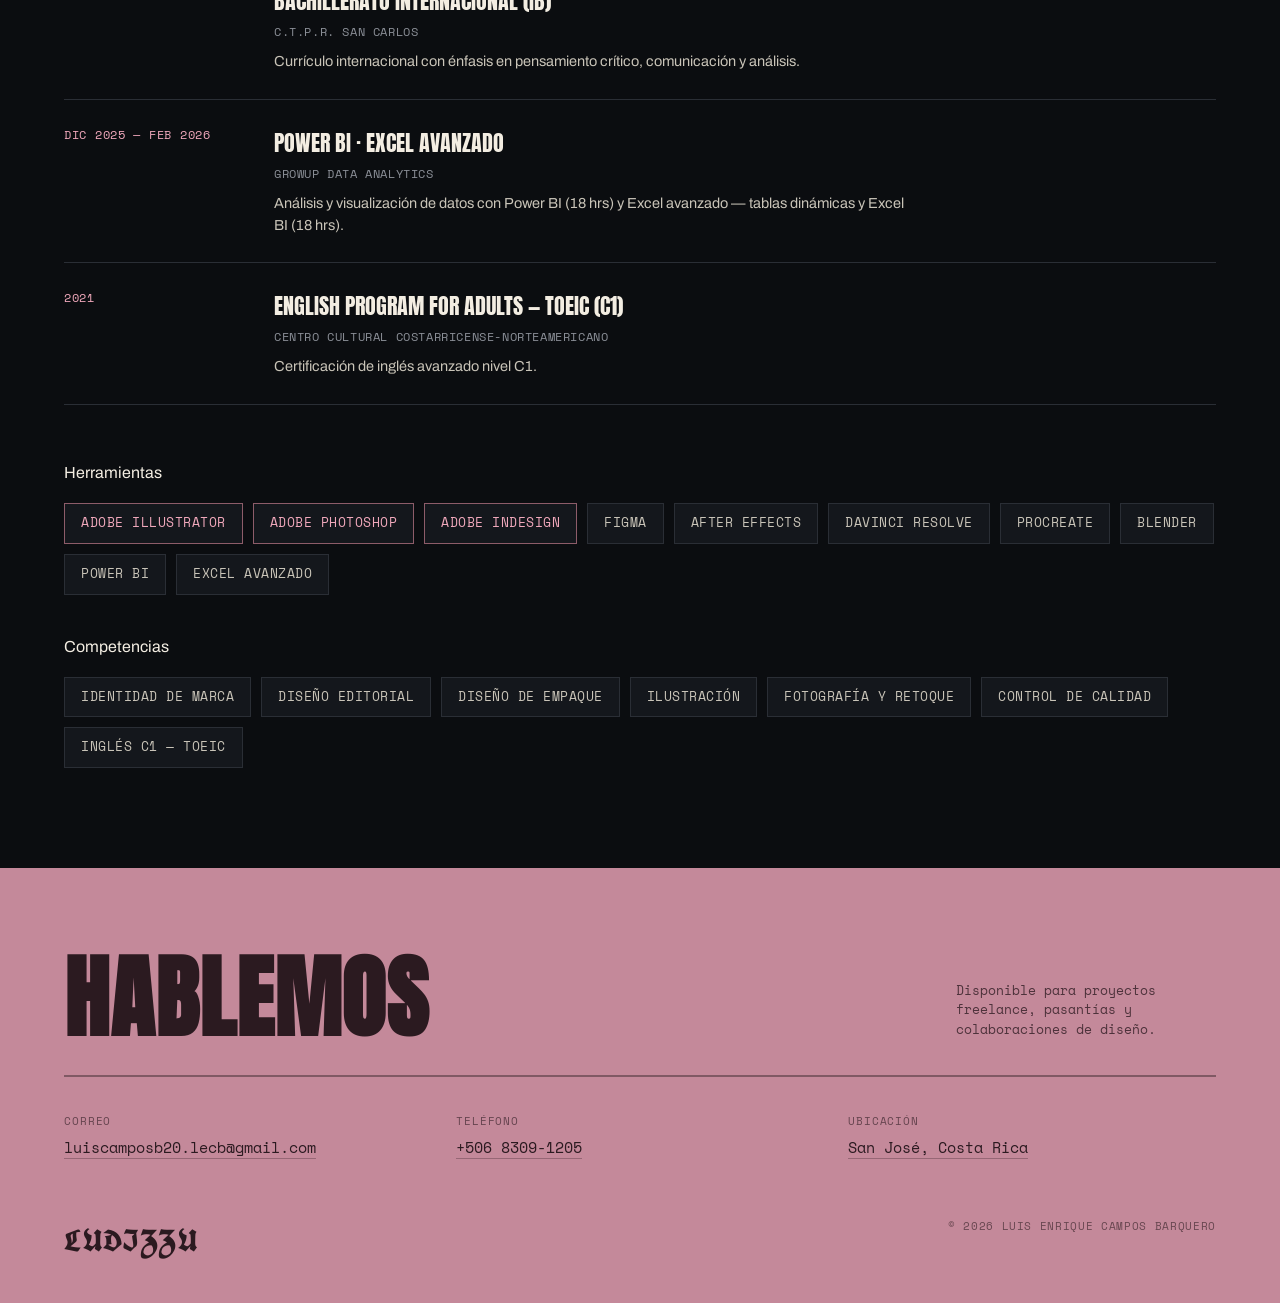
==== commit a828ce9d: "Actualización de Assets" ====
--- a/index.html
+++ b/index.html
@@ -191,6 +191,18 @@
       </div>
     </div>
 
+    <div class="card" data-cat="editorial"
+      data-images='["assets/KRM_01_MU.jpg","assets/KRM_02.jpg","assets/KRM_03.jpg","assets/KRM_04.jpg"]'
+      data-title="Kremsi" data-desc="Tarjetas publicitarias para Kremsi, marca nacional de yogurt griego. El sistema toma el sol de grecas como isotipo y lo acompaña de una cenefa de meandro griego, guiño directo al origen del producto. Se resuelve en dos rutas cromáticas —rosa con burdeos y lila con dorado— sobre texturas de papel, manteniendo la misma estructura en anverso y reverso.">
+      <div class="card-img"><img src="assets/KRM_01_MU.jpg" alt="Tarjetas de presentación Kremsi" loading="lazy"></div>
+      <div class="card-view">Ver proyecto</div>
+      <div class="card-body">
+        <span class="card-cat">Editorial</span>
+        <div class="card-title">Kremsi</div>
+        <p class="card-desc">Tarjetas publicitarias — yogurt griego.</p>
+      </div>
+    </div>
+
     <div class="card" data-cat="editorial" 
       data-images='["assets/370z_MU.jpg", "assets/370z.jpg"]'
       data-title="Nissan 370z Poster" data-desc="Poster estetico con una variedad de angulos mostrando el modelo 370z de Nissan.">
@@ -251,6 +263,18 @@
       </div>
     </div>
 
+    <div class="card" data-cat="branding"
+      data-images='["assets/ALT_01_logo.jpg","assets/ALT_02_MU.jpg","assets/ALT_03_art.jpg","assets/ALT_04_MU.jpg","assets/ALT_05_art.jpg","assets/ALT_06_MU.jpg","assets/ALT_07_art.jpg"]'
+      data-title="Altahertz Music Festival" data-desc="Identidad y campaña gráfica para Altahertz, festival ficticio de música alternativa latinoamericana.">
+      <div class="card-img"><img src="assets/ALT_01_logo.jpg" alt="Identidad Altahertz Music Festival" loading="lazy"></div>
+      <div class="card-view">Ver proyecto</div>
+      <div class="card-body">
+        <span class="card-cat">Branding</span>
+        <div class="card-title">Altahertz Music Festival</div>
+        <p class="card-desc">Identidad y campaña — festival de música.</p>
+      </div>
+    </div>
+
     <div class="card" data-cat="branding" 
       data-images='["assets/ATARAXIA_01.jpg","assets/ATARAXIA_02.jpg"]'
       data-title="Ataraxia" data-desc="Identidad para Ataraxia, banda alternativa costarricense. El isotipo parte de una flor ornamental que se degrada progresivamente hacia una textura líquida y cromada, representando el tránsito entre la calma y la distorsión. El wordmark usa una tipografía psicodélica de trazo blando, y todo el sistema está construido para funcionar en positivo y negativo sobre fondo claro u oscuro.">
@@ -276,6 +300,18 @@
     </div>
 
     <div class="card" data-cat="branding"
+      data-images='["assets/ET_01.jpg","assets/ET_02.jpg","assets/ET_03.jpg","assets/ET_04.jpg","assets/ET_05.jpg","assets/ET_06.jpg","assets/ET_07.jpg","assets/ET_08.jpg","assets/ET_09.jpg","assets/ET_10.jpg","assets/ET_11.jpg","assets/ET_12.jpg"]'
+      data-title="Exterminio Total" data-desc="Propuesta de re-branding completa para un servicio de control de plagas: investigación de público, moodboard, bocetaje, sistema de logotipo, papelería, piezas para redes sociales, banners y aplicaciones textiles. Presentación completa de 21 páginas. Proyecto en conjunto con Marcer Vargas.">
+      <div class="card-img"><img src="assets/ET_01.jpg" alt="Re-branding Exterminio Total" loading="lazy"></div>
+      <div class="card-view">Ver proyecto</div>
+      <div class="card-body">
+        <span class="card-cat">Branding</span>
+        <div class="card-title">Exterminio Total</div>
+        <p class="card-desc">Re-branding completo — de la investigación al merchandising.</p>
+      </div>
+    </div>
+
+    <div class="card" data-cat="branding"
       data-images='["assets/AU_01.jpg", "assets/AU_02.jpg", "assets/AU_03.jpg", "assets/AU_04.jpg", "assets/AU_05.jpg"]'
       data-title="Aura" data-desc="Identidad de marca para una línea de chicles funcionales. El isotipo construye un cerebro a partir de las propias letras del nombre, y el sistema se declina en tres variantes de producto — Focus (ashwagandha), Calm (CBD) y Energy (cafeína) — cada una con su código cromático. Incluye paleta, sistema tipográfico (Podium Soft y Bootzy) y aplicación sobre empaque circular.">
       <div class="card-img"><img src="assets/AU_01.jpg" alt="Identidad de marca Aura" loading="lazy"></div>
@@ -287,15 +323,15 @@
       </div>
     </div>
 
-    <div class="card" data-cat="branding"
-      data-images='["assets/ET_01.jpg","assets/ET_02.jpg","assets/ET_03.jpg","assets/ET_04.jpg","assets/ET_05.jpg","assets/ET_06.jpg","assets/ET_07.jpg","assets/ET_08.jpg","assets/ET_09.jpg","assets/ET_10.jpg","assets/ET_11.jpg","assets/ET_12.jpg"]'
-      data-title="Exterminio Total" data-desc="Propuesta de re-branding completa para un servicio de control de plagas: investigación de público, moodboard, bocetaje, sistema de logotipo, papelería, piezas para redes sociales, banners y aplicaciones textiles. Presentación completa de 21 páginas. Proyecto en conjunto con Marcer Vargas.">
-      <div class="card-img"><img src="assets/ET_01.jpg" alt="Re-branding Exterminio Total" loading="lazy"></div>
-      <div class="card-view">Ver proyecto</div>
-      <div class="card-body">
-        <span class="card-cat">Branding</span>
-        <div class="card-title">Exterminio Total</div>
-        <p class="card-desc">Re-branding completo — de la investigación al merchandising.</p>
+    <div class="card" data-cat="ilustracion"
+      data-images='["assets/STK_MU.jpg","assets/STK_3.jpg", "assets/STK_1.jpg", "assets/STK_2.jpg"]'
+      data-title="Stickers" data-desc="Serie de stickers troquelados de ilustración propia. Piezas de línea marcada y color plano saturado pensadas para impresión en vinil, con contorno de corte y silueta legible a tamaño pequeño.">
+      <div class="card-img"><img src="assets/STK_MU.jpg" alt="Serie de stickers" loading="lazy"></div>
+      <div class="card-view">Ver proyecto</div>
+      <div class="card-body">
+        <span class="card-cat">Ilustración</span>
+        <div class="card-title">Stickers</div>
+        <p class="card-desc">Serie troquelada — vinil.</p>
       </div>
     </div>
 
@@ -312,7 +348,7 @@
     </div>
 
     <div class="card" data-cat="ilustracion"
-      data-images='["assets/FIS_01.jpeg", "assets/FIS_02.jpg", "assets/FIS_03.jpg", "assets/FIS_04.jpg", "assets/FIS_05.jpg", "assets/FIS_06.jpg", "assets/FIS_07.jpg", "assets/FIS_08.jpg", "assets/FIS_09.jpg"]'
+      data-images='["assets/FIS_01.jpeg", "assets/FIS_02.jpg", "assets/FIS_03.jpg", "assets/FIS_04.jpg", "assets/FIS_05.jpg", "assets/FIS_06.jpg", "assets/FIS_07.jpg", "assets/FIS_08.jpg"]'
       data-title="Ilustración Física" data-desc="Trabajo de ilustración a mano en tinta y lápiz — estudios de personaje, composiciones exploratorias y páginas de cuaderno en blanco y negro.">
       <div class="card-img"><img src="assets/FIS_01.jpeg" alt="Ilustración física" loading="lazy"></div>
       <div class="card-view">Ver proyecto</div>
@@ -320,18 +356,6 @@
         <span class="card-cat">Ilustración</span>
         <div class="card-title">Ilustración Física</div>
         <p class="card-desc">Tinta y lápiz — cuaderno de bocetos.</p>
-      </div>
-    </div>
-
-    <div class="card" data-cat="ilustracion"
-      data-images='["assets/STK_MU.jpg","assets/STK_3.jpg", "assets/STK_1.jpg", "assets/STK_2.jpg"]'
-      data-title="Stickers" data-desc="Serie de stickers troquelados de ilustración propia. Piezas de línea marcada y color plano saturado pensadas para impresión en vinil, con contorno de corte y silueta legible a tamaño pequeño.">
-      <div class="card-img"><img src="assets/STK_MU.jpg" alt="Serie de stickers" loading="lazy"></div>
-      <div class="card-view">Ver proyecto</div>
-      <div class="card-body">
-        <span class="card-cat">Ilustración</span>
-        <div class="card-title">Stickers</div>
-        <p class="card-desc">Serie troquelada — vinil.</p>
       </div>
     </div>
 
